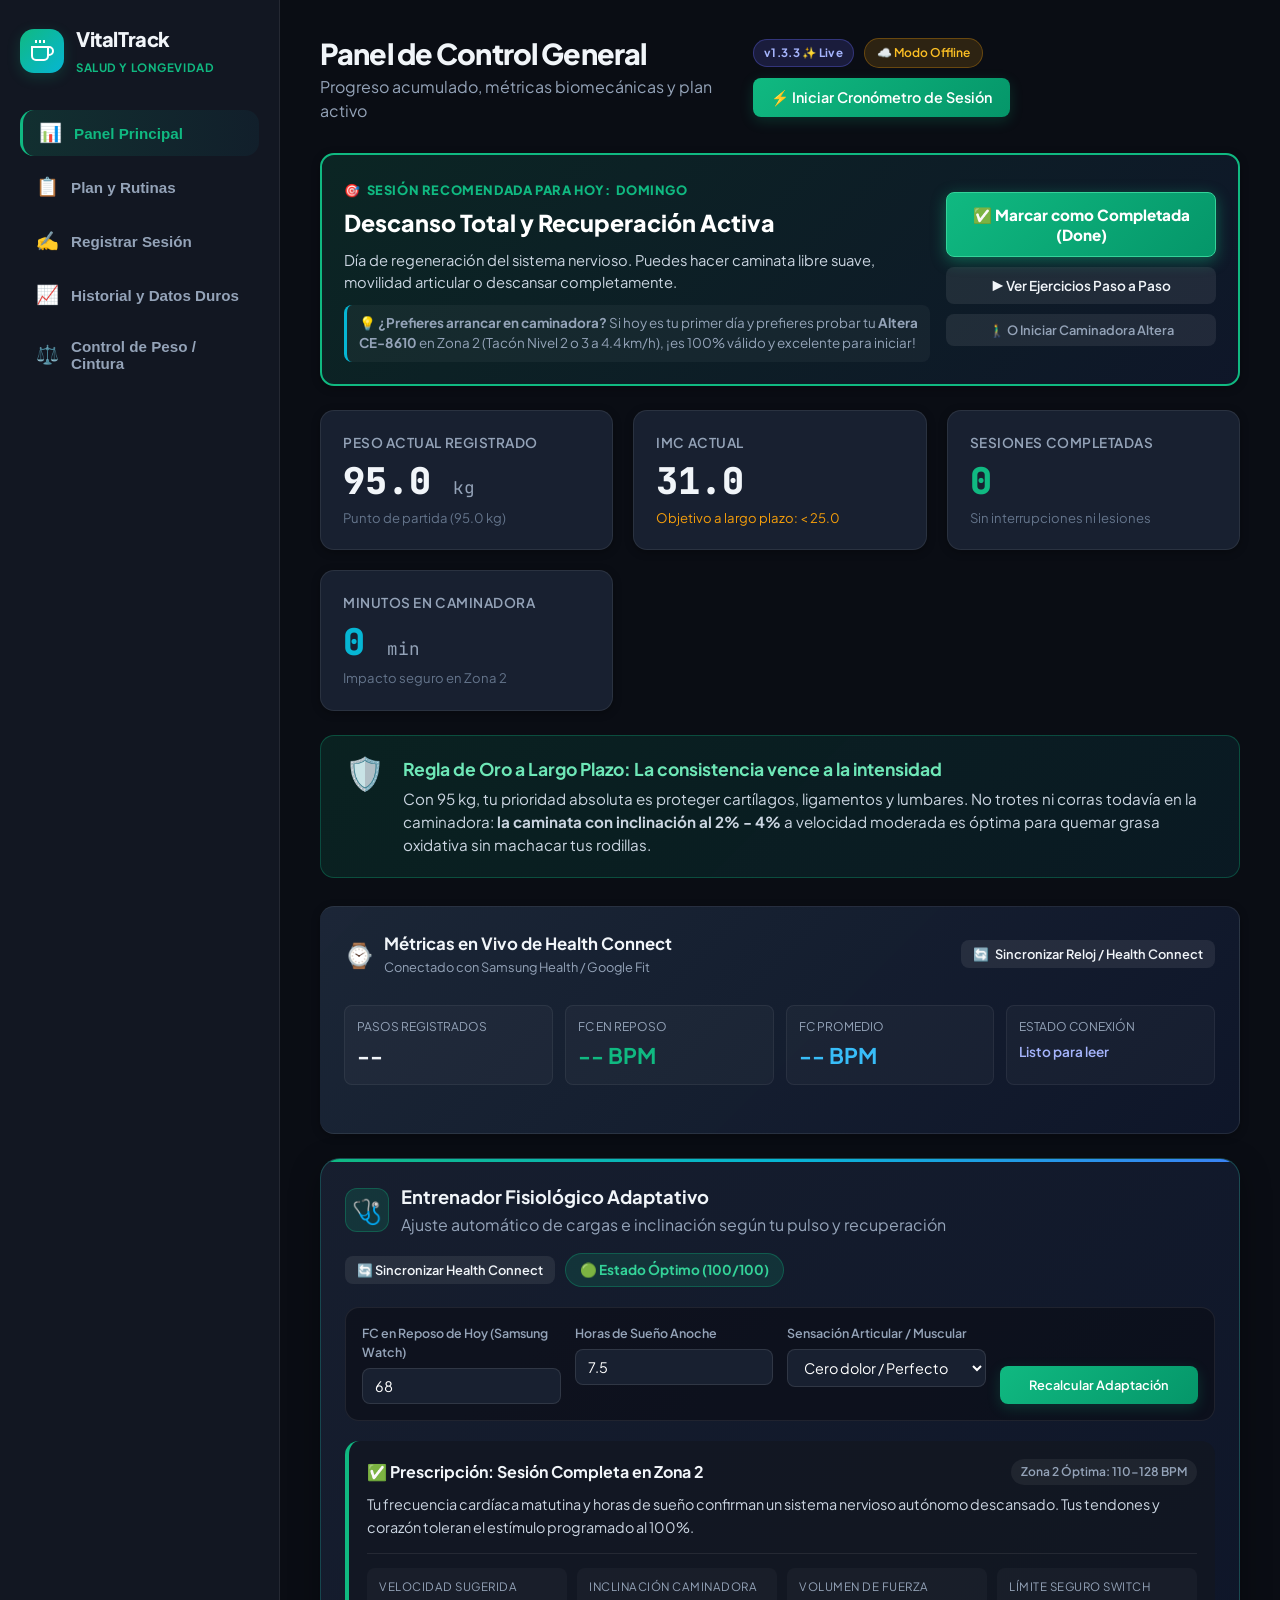
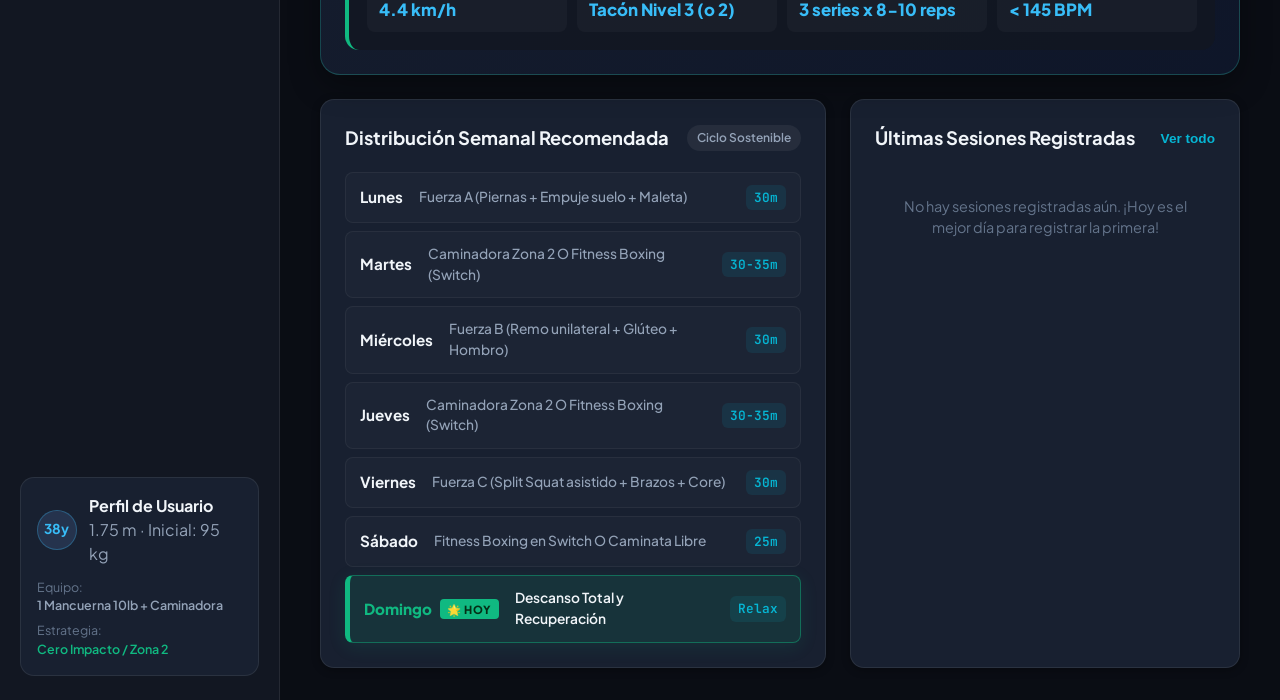
==== app/src/main/assets/index.html @ 9b7a1221 "Update app/src/main/assets/index.html v1.3.0 mobile optimization and image support" ====
<!DOCTYPE html>
<html lang="es">
<head>
  <meta charset="UTF-8">
  <meta name="viewport" content="width=device-width, initial-scale=1.0, maximum-scale=1.0, user-scalable=no">
  <title>Fitness Tracker & Plan a Largo Plazo</title>
  <meta name="theme-color" content="#0b0f19">
  <meta name="apple-mobile-web-app-capable" content="yes">
  <meta name="apple-mobile-web-app-status-bar-style" content="black-translucent">
  <link rel="manifest" href="manifest.json">
  <link rel="icon" type="image/png" href="icon-192.png">
  <link rel="apple-touch-icon" href="icon-192.png">
  <link rel="preconnect" href="https://fonts.googleapis.com">
  <link rel="preconnect" href="https://fonts.gstatic.com" crossorigin>
  <link href="https://fonts.googleapis.com/css2?family=Plus+Jakarta+Sans:wght@300;400;500;600;700;800&family=JetBrains+Mono:wght@400;600&display=swap" rel="stylesheet">
  <link rel="stylesheet" href="styles.css">
</head>
<body>
  <div class="app-layout">
    <!-- Barra Lateral -->
    <aside class="sidebar">
      <div class="brand">
        <div class="brand-icon">
          <svg viewBox="0 0 24 24" width="24" height="24" stroke="currentColor" stroke-width="2" fill="none">
            <path d="M18 8h1a4 4 0 0 1 0 8h-1"></path>
            <path d="M2 8h16v9a4 4 0 0 1-4 4H6a4 4 0 0 1-4-4V8z"></path>
            <line x1="6" y1="1" x2="6" y2="4"></line>
            <line x1="10" y1="1" x2="10" y2="4"></line>
            <line x1="14" y1="1" x2="14" y2="4"></line>
          </svg>
        </div>
        <div>
          <h2>VitalTrack</h2>
          <span class="badge-sub">Salud y Longevidad</span>
        </div>
      </div>

      <nav class="nav-menu">
        <button class="nav-item active" data-tab="tab-dashboard" id="nav-btn-dash">
          <span class="nav-icon">📊</span>
          <span>Panel Principal</span>
        </button>
        <button class="nav-item" data-tab="tab-rutinas" id="nav-btn-routines">
          <span class="nav-icon">📋</span>
          <span>Plan y Rutinas</span>
        </button>
        <button class="nav-item" data-tab="tab-registro" id="nav-btn-log">
          <span class="nav-icon">✍️</span>
          <span>Registrar Sesión</span>
        </button>
        <button class="nav-item" data-tab="tab-historial" id="nav-btn-history">
          <span class="nav-icon">📈</span>
          <span>Historial y Datos Duros</span>
        </button>
        <button class="nav-item" data-tab="tab-metricas" id="nav-btn-metrics">
          <span class="nav-icon">⚖️</span>
          <span>Control de Peso / Cintura</span>
        </button>
      </nav>

      <div class="profile-summary-box">
        <div class="profile-header">
          <div class="avatar">38y</div>
          <div>
            <strong>Perfil de Usuario</strong>
            <div class="text-muted">1.75 m · Inicial: 95 kg</div>
          </div>
        </div>
        <div class="profile-status">
          <div class="stat-mini">
            <span class="lbl">Equipo:</span>
            <span class="val">1 Mancuerna 10lb + Caminadora</span>
          </div>
          <div class="stat-mini">
            <span class="lbl">Estrategia:</span>
            <span class="val accent-green">Cero Impacto / Zona 2</span>
          </div>
        </div>
      </div>
    </aside>

    <!-- Contenido Principal -->
    <main class="main-content">
      <!-- Top header -->
      <header class="top-bar">
        <div>
          <h1 id="page-title">Panel de Control General</h1>
          <p class="text-muted" id="page-subtitle">Progreso acumulado, métricas biomecánicas y plan activo</p>
        </div>
        <div class="header-actions" style="display: flex; align-items: center; gap: 10px; flex-wrap: wrap;">
          <span id="app-version-badge" style="font-size: 0.72rem; color: #a5b4fc; background: rgba(99, 102, 241, 0.18); border: 1px solid rgba(99, 102, 241, 0.35); padding: 4px 10px; border-radius: 20px; font-weight: 700; letter-spacing: 0.3px;">v1.3.3 ✨ Live</span>
          <span id="sync-cloud-status" class="readiness-pill readiness-green" style="font-size: 0.75rem; padding: 5px 12px; font-weight: 600;">
            ☁️ Nube Activa
          </span>
          <button id="btn-quick-workout" class="btn btn-primary">
            <span>⚡ Iniciar Cronómetro de Sesión</span>
          </button>
        </div>
      </header>

      <!-- SECCIÓN 1: PANEL PRINCIPAL -->
      <section id="tab-dashboard" class="tab-pane active">
        <!-- Tarjeta Principal: Tu Entrenamiento Programado de Hoy -->
        <div class="card" id="today-workout-banner" style="margin-bottom: 24px; border: 2px solid #10b981; background: linear-gradient(135deg, rgba(16, 185, 129, 0.14), rgba(15, 23, 42, 0.95)); padding: 22px;">
          <div style="display: flex; justify-content: space-between; align-items: flex-start; flex-wrap: wrap; gap: 16px;">
            <div style="flex: 1; min-width: 280px;">
              <div style="display: inline-flex; align-items: center; gap: 6px; font-size: 0.8rem; font-weight: 800; color: #10b981; letter-spacing: 0.6px; text-transform: uppercase; margin-bottom: 6px;">
                <span>🎯</span> SESIÓN RECOMENDADA PARA HOY: <span id="today-day-name">VIERNES</span>
              </div>
              <h2 style="font-size: 1.45rem; font-weight: 800; color: #fff; margin: 0 0 8px;" id="today-workout-title">
                Fuerza C: Split Squat Asistido, Brazos y Core Profundo
              </h2>
              <p style="font-size: 0.92rem; color: #cbd5e1; margin: 0 0 12px; line-height: 1.5;" id="today-workout-desc">
                Split Squat asistido en pared + Curl de bíceps & tríceps (10 lb) + Halo escapular + Deadbug en suelo de columna neutra.
              </p>
              <div style="font-size: 0.84rem; color: #94a3b8; background: rgba(255,255,255,0.04); padding: 8px 12px; border-radius: 8px; border-left: 3px solid #06b6d4;">
                💡 <strong>¿Prefieres arrancar en caminadora?</strong> Si hoy es tu primer día y prefieres probar tu <strong>Altera CE-8610</strong> en Zona 2 (Tacón Nivel 2 o 3 a 4.4 km/h), ¡es 100% válido y excelente para iniciar!
              </div>
            </div>
            <div style="display: flex; flex-direction: column; gap: 10px; align-self: center; width: 100%; max-width: 270px;">
              <button type="button" class="btn btn-primary" id="btn-mark-today-done" style="padding: 12px 16px; font-size: 0.95rem; font-weight: 800; width: 100%; background: linear-gradient(135deg, #10b981, #059669); border: 1px solid #34d399; box-shadow: 0 4px 15px rgba(16, 185, 129, 0.45); cursor: pointer;">
                ✅ Marcar como Completada (Done)
              </button>
              <button type="button" class="btn btn-secondary" id="btn-start-today-workout" style="padding: 10px 14px; font-size: 0.85rem; width: 100%;">
                ▶️ Ver Ejercicios Paso a Paso
              </button>
              <button type="button" class="btn btn-secondary" id="btn-start-treadmill-alt" style="padding: 8px 12px; font-size: 0.8rem; width: 100%; color: #94a3b8;">
                🚶‍♂️ O Iniciar Caminadora Altera
              </button>
            </div>
          </div>
        </div>

        <div class="stats-grid">
          <div class="stat-card">
            <div class="stat-title">Peso Actual Registrado</div>
            <div class="stat-value" id="dash-current-weight">95.0 <span class="unit">kg</span></div>
            <div class="stat-caption text-neutral" id="dash-weight-diff">Punto de partida establecido</div>
          </div>

          <div class="stat-card">
            <div class="stat-title">IMC Actual</div>
            <div class="stat-value" id="dash-imc">31.0</div>
            <div class="stat-caption text-yellow">Objetivo a largo plazo: &lt; 25.0</div>
          </div>

          <div class="stat-card">
            <div class="stat-title">Sesiones Completadas</div>
            <div class="stat-value text-green" id="dash-total-sessions">0</div>
            <div class="stat-caption">Sin interrupciones ni lesiones</div>
          </div>

          <div class="stat-card">
            <div class="stat-title">Minutos en Caminadora</div>
            <div class="stat-value text-blue" id="dash-treadmill-mins">0 <span class="unit">min</span></div>
            <div class="stat-caption">Impacto seguro en Zona 2</div>
          </div>
        </div>

        <!-- Banner de Filosofía de Seguridad -->
        <div class="safety-banner">
          <div class="banner-icon">🛡️</div>
          <div class="banner-body">
            <h3>Regla de Oro a Largo Plazo: La consistencia vence a la intensidad</h3>
            <p>Con 95 kg, tu prioridad absoluta es proteger cartílagos, ligamentos y lumbares. No trotes ni corras todavía en la caminadora: <strong>la caminata con inclinación al 2% - 4%</strong> a velocidad moderada es óptima para quemar grasa oxidativa sin machacar tus rodillas.</p>
          </div>
        </div>

        <!-- Tarjeta de Estado y Métricas en Vivo de Health Connect -->
        <div class="card" id="hc-live-card" style="margin-bottom: 24px; border-left: 4px solid var(--accent-teal); background: linear-gradient(135deg, rgba(30,41,59,0.9), rgba(15,23,42,0.95));">
          <div class="card-header" style="padding-bottom: 8px; display: flex; justify-content: space-between; align-items: center; flex-wrap: wrap; gap: 10px;">
            <div style="display: flex; align-items: center; gap: 10px;">
              <span style="font-size: 1.5rem;">⌚</span>
              <div>
                <h3 style="margin: 0; font-size: 1.05rem;">Métricas en Vivo de Health Connect</h3>
                <p class="text-muted" style="margin: 2px 0 0; font-size: 0.8rem;" id="hc-live-status-desc">
                  Conectado con Samsung Health / Google Fit
                </p>
              </div>
            </div>
            <button type="button" id="btn-sync-health-connect" class="btn btn-secondary btn-sm" style="display: flex; align-items: center; gap: 6px;">
              <span>🔄</span> Sincronizar Reloj / Health Connect
            </button>
          </div>
          <div class="stats-grid" style="grid-template-columns: repeat(auto-fit, minmax(130px, 1fr)); gap: 12px; margin-top: 14px;">
            <div style="background: rgba(255,255,255,0.03); padding: 12px; border-radius: 8px; border: 1px solid rgba(255,255,255,0.06);">
              <div style="font-size: 0.75rem; color: var(--text-muted); text-transform: uppercase;">Pasos Registrados</div>
              <div style="font-size: 1.35rem; font-weight: 700; color: var(--accent-teal); margin-top: 4px;" id="hc-live-steps">--</div>
            </div>
            <div style="background: rgba(255,255,255,0.03); padding: 12px; border-radius: 8px; border: 1px solid rgba(255,255,255,0.06);">
              <div style="font-size: 0.75rem; color: var(--text-muted); text-transform: uppercase;">FC en Reposo</div>
              <div style="font-size: 1.35rem; font-weight: 700; color: #10b981; margin-top: 4px;" id="hc-live-rhr">-- BPM</div>
            </div>
            <div style="background: rgba(255,255,255,0.03); padding: 12px; border-radius: 8px; border: 1px solid rgba(255,255,255,0.06);">
              <div style="font-size: 0.75rem; color: var(--text-muted); text-transform: uppercase;">FC Promedio</div>
              <div style="font-size: 1.35rem; font-weight: 700; color: #38bdf8; margin-top: 4px;" id="hc-live-avghr">-- BPM</div>
            </div>
            <div style="background: rgba(255,255,255,0.03); padding: 12px; border-radius: 8px; border: 1px solid rgba(255,255,255,0.06);">
              <div style="font-size: 0.75rem; color: var(--text-muted); text-transform: uppercase;">Estado Conexión</div>
              <div style="font-size: 0.85rem; font-weight: 600; color: #a5b4fc; margin-top: 6px;" id="hc-live-time">Listo para leer</div>
            </div>
          </div>
        </div>

        <!-- Entrenador Fisiológico Adaptativo (Semáforo de Recuperación y Cargas) -->
        <div class="coach-card" id="adaptive-coach-section">
          <div class="coach-header">
            <div class="coach-title-area">
              <div class="coach-avatar">🩺</div>
              <div>
                <h3>Entrenador Fisiológico Adaptativo</h3>
                <p class="text-muted">Ajuste automático de cargas e inclinación según tu pulso y recuperación</p>
              </div>
            </div>
            <div style="display: flex; gap: 10px; align-items: center; flex-wrap: wrap;">
              <button type="button" id="btn-sync-health-connect" class="btn btn-secondary btn-sm" title="Leer métricas automáticamente de Health Connect">🔄 Sincronizar Health Connect</button>
              <div id="coach-readiness-pill" class="readiness-pill readiness-green">
                <span>🟢 Estado Óptimo (92/100)</span>
              </div>
            </div>
          </div>

          <div class="coach-inputs-row">
            <div class="coach-input-item">
              <label for="coach-rhr">FC en Reposo de Hoy (Samsung Watch)</label>
              <input type="number" id="coach-rhr" value="68" placeholder="Ej. 68 BPM">
            </div>
            <div class="coach-input-item">
              <label for="coach-sleep">Horas de Sueño Anoche</label>
              <input type="number" step="0.5" id="coach-sleep" value="7.5" placeholder="Ej. 7.5 h">
            </div>
            <div class="coach-input-item">
              <label for="coach-soreness">Sensación Articular / Muscular</label>
              <select id="coach-soreness">
                <option value="none" selected>Cero dolor / Perfecto</option>
                <option value="mild">Fatiga muscular leve normal</option>
                <option value="joint-ache">Molestia en rodilla o espalda</option>
              </select>
            </div>
            <div class="coach-input-item" style="justify-content: flex-end;">
              <button type="button" id="btn-recalculate-coach" class="btn btn-primary btn-sm" style="height: 38px;">Recalcular Adaptación</button>
            </div>
          </div>

          <div class="adaptive-verdict" id="coach-verdict-box">
            <div class="verdict-headline">
              <span id="verdict-title">✅ Prescripción para Hoy: Sesión Completa en Zona 2</span>
              <span class="badge-tag" id="verdict-tag">Zona 2 Objetivo: 110-128 BPM</span>
            </div>
            <p class="verdict-body" id="verdict-text">
              Tu ritmo cardíaco en reposo y sueño indican excelente recuperación del sistema nervioso. Hoy tu corazón y articulaciones están listos para el trabajo estándar sin riesgo.
            </p>
            <div class="adaptive-params-grid">
              <div class="param-item">
                <div class="param-label">Velocidad Sugerida</div>
                <div class="param-value" id="param-speed">4.5 km/h</div>
              </div>
              <div class="param-item">
                <div class="param-label">Inclinación Caminadora</div>
                <div class="param-value" id="param-incline">2.5%</div>
              </div>
              <div class="param-item">
                <div class="param-label">Volumen de Fuerza</div>
                <div class="param-value" id="param-sets">3 series x 8-10 reps</div>
              </div>
              <div class="param-item">
                <div class="param-label">Límite Seguro Switch</div>
                <div class="param-value" id="param-boxing-hr">&lt; 145 BPM</div>
              </div>
            </div>
          </div>
        </div>

        <!-- Acceso rápido a las fases y agenda de hoy -->
        <div class="dashboard-columns">
          <div class="card col-left">
            <div class="card-header">
              <h3>Distribución Semanal Recomendada</h3>
              <span class="badge-tag">Ciclo Sostenible</span>
            </div>
            <div class="weekly-schedule">
              <div class="day-row" data-day="1">
                <span class="day-name">Lunes</span>
                <span class="day-task">Fuerza A (Piernas + Empuje suelo + Maleta)</span>
                <span class="day-time">30m</span>
              </div>
              <div class="day-row" data-day="2">
                <span class="day-name">Martes</span>
                <span class="day-task">Caminadora Zona 2 O Fitness Boxing (Switch)</span>
                <span class="day-time">30-35m</span>
              </div>
              <div class="day-row" data-day="3">
                <span class="day-name">Miércoles</span>
                <span class="day-task">Fuerza B (Remo unilateral + Glúteo + Hombro)</span>
                <span class="day-time">30m</span>
              </div>
              <div class="day-row" data-day="4">
                <span class="day-name">Jueves</span>
                <span class="day-task">Caminadora Zona 2 O Fitness Boxing (Switch)</span>
                <span class="day-time">30-35m</span>
              </div>
              <div class="day-row" data-day="5">
                <span class="day-name">Viernes</span>
                <span class="day-task">Fuerza C (Split Squat asistido + Brazos + Core)</span>
                <span class="day-time">30m</span>
              </div>
              <div class="day-row" data-day="6">
                <span class="day-name">Sábado</span>
                <span class="day-task">Fitness Boxing en Switch O Caminata Libre</span>
                <span class="day-time">25m</span>
              </div>
              <div class="day-row" data-day="0">
                <span class="day-name">Domingo</span>
                <span class="day-task text-muted">Descanso Total y Recuperación</span>
                <span class="day-time">Relax</span>
              </div>
            </div>
          </div>

          <div class="card col-right">
            <div class="card-header">
              <h3>Últimas Sesiones Registradas</h3>
              <button class="btn-text" id="btn-view-all-history">Ver todo</button>
            </div>
            <div id="dash-recent-list" class="recent-list">
              <p class="empty-state">No hay sesiones registradas aún. ¡Hoy es el mejor día para registrar la primera!</p>
            </div>
          </div>
        </div>
      </section>

      <!-- SECCIÓN 2: PLAN Y RUTINAS DETALLADAS -->
      <section id="tab-rutinas" class="tab-pane">
        <div class="routines-nav">
          <button class="sub-tab-btn active" data-routine="caminadora">🚶‍♂️ Caminadora (Cardio Zona 2)</button>
          <button class="sub-tab-btn" data-routine="boxing">🥊 Fitness Boxing (Nintendo Switch)</button>
          <button class="sub-tab-btn" data-routine="fuerza-a">💪 Rutina A (Piernas & Empuje)</button>
          <button class="sub-tab-btn" data-routine="fuerza-b">🛡️ Rutina B (Espalda & Cadera)</button>
          <button class="sub-tab-btn" data-routine="fuerza-c">⚖️ Rutina C (Cuerpo Completo & Core)</button>
        </div>

        <div id="routine-content" class="routine-viewer card">
          <!-- Se inyecta dinámicamente con app.js -->
        </div>

        <!-- Cronómetro y Temporizador Flotante/Integrado -->
        <div class="timer-card card">
          <div class="timer-header">
            <h3>⏱️ Asistente de Sesión & Descanso</h3>
            <span class="text-muted">Controla tus descansos entre series (60-90 seg) o tu caminata</span>
          </div>
          <div class="timer-display" id="timer-display">00:00</div>
          <div class="timer-controls">
            <button class="btn btn-secondary" id="timer-btn-start">Iniciar</button>
            <button class="btn btn-secondary" id="timer-btn-pause">Pausa</button>
            <button class="btn btn-secondary" id="timer-btn-reset">Reiniciar</button>
            <div class="timer-presets">
              <span>Descanso rápido:</span>
              <button class="btn-chip" data-secs="60">60s</button>
              <button class="btn-chip" data-secs="90">90s</button>
              <button class="btn-chip" data-secs="120">2 min</button>
              <button class="btn-chip" data-secs="1800">30 min (Caminadora)</button>
            </div>
          </div>
        </div>
      </section>

      <!-- SECCIÓN 3: REGISTRAR SESIÓN -->
      <section id="tab-registro" class="tab-pane">
        <div class="form-container card">
          <div class="card-header">
            <h3>📝 Registrar Nueva Sesión de Entrenamiento</h3>
            <span class="text-muted">Guarda datos duros para monitorear tu volumen y sensaciones</span>
          </div>

          <form id="workout-form">
            <div class="form-grid">
              <div class="form-group">
                <label for="input-date">Fecha de la Sesión</label>
                <input type="date" id="input-date" required>
              </div>

              <div class="form-group">
                <label for="input-category">Tipo de Entrenamiento</label>
                <select id="input-category" required>
                  <option value="Caminadora">Caminadora (Cardio Inclinación / Zona 2)</option>
                  <option value="Fitness Boxing (Switch)">🥊 Fitness Boxing (Nintendo Switch)</option>
                  <option value="Fuerza A">Rutina A (Pierna + Suelo + Maleta 10lb)</option>
                  <option value="Fuerza B">Rutina B (Remo + Glúteo + Hombro 10lb)</option>
                  <option value="Fuerza C">Rutina C (Split Squat + Brazos + Core)</option>
                  <option value="Movilidad">Movilidad / Estiramientos articulares</option>
                </select>
              </div>

              <div class="form-group">
                <label for="input-duration">Duración Total (minutos)</label>
                <input type="number" id="input-duration" min="5" max="180" placeholder="Ej. 30" required>
              </div>

              <div class="form-group">
                <label for="input-rpe">Esfuerzo Percibido (RPE de 1 a 10)</label>
                <select id="input-rpe">
                  <option value="4">4 - Muy ligero (Calentamiento)</option>
                  <option value="5">5 - Ligero (Puedo hablar sin problemas)</option>
                  <option value="6" selected>6 - Moderado (Zona 2 perfecta, cómodo y constante)</option>
                  <option value="7">7 - Vigoroso (Respiración más rápida pero controlada)</option>
                  <option value="8">8 - Exigente (Cuesta mantener conversación)</option>
                  <option value="9">9 - Muy duro (Cerca del límite, evitar por ahora)</option>
                </select>
              </div>
            </div>

            <!-- Campos específicos de caminadora -->
            <div id="treadmill-fields" class="subform-box">
              <h4>Parámetros de Caminadora (Datos Duros)</h4>
              <div class="form-grid">
                <div class="form-group">
                  <label for="input-distance">Distancia (km)</label>
                  <input type="number" step="0.01" id="input-distance" placeholder="Ej. 2.40">
                </div>
                <div class="form-group">
                  <label for="input-speed">Velocidad en Consola Altera (km/h)</label>
                  <input type="number" step="0.1" id="input-speed" placeholder="Ej. 4.4">
                </div>
                <div class="form-group">
                  <label for="input-incline">Tacón Hexagonal (Nivel 1 al 6)</label>
                  <input type="number" step="1" min="1" max="6" id="input-incline" placeholder="Ej. 2 o 3 (Recomendado)">
                </div>
                <div class="form-group">
                  <label for="input-calories">Calorías Consola Altera (kcal)</label>
                  <input type="number" id="input-calories" placeholder="Ej. 180">
                </div>
            <!-- Biometría de Samsung Health / Google Fit -->
            <div class="subform-box wearable-box">
              <h4>⌚ Datos de Wearable (Samsung Health / Google Fit)</h4>
              <div class="form-grid">
                <div class="form-group">
                  <label for="input-hr-avg">FC Promedio (BPM) <span class="badge-tag">Zona 2: 110-128</span></label>
                  <input type="number" id="input-hr-avg" placeholder="Ej. 118">
                </div>
                <div class="form-group">
                  <label for="input-hr-max">FC Máxima (BPM)</label>
                  <input type="number" id="input-hr-max" placeholder="Ej. 132">
                </div>
                <div class="form-group">
                  <label for="input-steps">Pasos del Día (Reloj / Celular)</label>
                  <input type="number" id="input-steps" placeholder="Ej. 7200">
                </div>
                <div class="form-group">
                  <label for="input-active-cal">Calorías Activas (Samsung / Fit)</label>
                  <input type="number" id="input-active-cal" placeholder="Ej. 240">
                </div>
              </div>
            </div>

            <!-- Notas de fuerza o sensaciones -->
            <div class="form-group">
              <label for="input-notes">Notas de la sesión, pesos, repeticiones y estado articular</label>
              <textarea id="input-notes" rows="3" placeholder="Ejemplo: 'Sentadillas a la silla 3x12 con mancuerna 10lb al pecho. Cero molestia en rodillas. En caminadora mantuve 4.5 km/h a 2% inclinación sin fatiga lumbar.'"></textarea>
            </div>

            <div class="form-group">
              <label class="checkbox-label">
                <input type="checkbox" id="input-no-pain" checked>
                <span>✅ Sesión completada <strong>sin dolores articulares</strong> (solo fatiga muscular normal).</span>
              </label>
            </div>

            <div class="form-actions">
              <button type="submit" class="btn btn-primary" id="btn-save-workout">Guardar Registro en la Base de Datos</button>
            </div>
          </form>
        </div>
      </section>

      <!-- SECCIÓN 4: HISTORIAL Y DATOS DUROS -->
      <section id="tab-historial" class="tab-pane">
        <div class="card">
          <div class="card-header">
            <div>
              <h3>Historial Completo de Entrenamientos</h3>
              <p class="text-muted">Todos los registros guardados en tu espacio de trabajo local</p>
            </div>
            <div class="filter-actions" style="display: flex; gap: 8px; flex-wrap: wrap; align-items: center;">
              <select id="filter-category" class="select-sm">
                <option value="all">Todas las categorías</option>
                <option value="Caminadora">Caminadora</option>
                <option value="Fitness Boxing (Switch)">Fitness Boxing (Switch)</option>
                <option value="Fuerza A">Fuerza A</option>
                <option value="Fuerza B">Fuerza B</option>
                <option value="Fuerza C">Fuerza C</option>
                <option value="Movilidad">Movilidad</option>
              </select>
              <button id="btn-sync-cloud-action" class="btn btn-primary btn-sm" title="Sincronizar ahora con la nube en tiempo real">☁️ Sincronizar Nube</button>
              <button id="btn-save-drive" class="btn btn-secondary btn-sm" title="Descargar copia local de respaldo en archivo JSON">💾 Copia JSON</button>
            </div>
          </div>

          <div class="table-responsive">
            <table class="data-table" id="table-history">
              <thead>
                <tr>
                  <th>Fecha</th>
                  <th>Tipo</th>
                  <th>Duración</th>
                  <th>Datos Caminadora</th>
                  <th>RPE</th>
                  <th>Estado Articular</th>
                  <th>Notas</th>
                  <th>Acción</th>
                </tr>
              </thead>
              <tbody id="history-tbody">
                <!-- Se llena con app.js -->
              </tbody>
            </table>
          </div>
        </div>
      </section>

      <!-- SECCIÓN 5: MÉTRICAS Y PESO -->
      <section id="tab-metricas" class="tab-pane">
        <div class="metrics-grid">
          <div class="card">
            <div class="card-header">
              <h3>Registro Periódico de Peso y Medidas</h3>
              <span class="text-muted">Recomendación: Pésate 1 vez a la semana en ayunas</span>
            </div>

            <form id="metrics-form">
              <div class="form-grid">
                <div class="form-group">
                  <label for="metric-date">Fecha de Medición</label>
                  <input type="date" id="metric-date" required>
                </div>
                <div class="form-group">
                  <label for="metric-weight">Peso Corporal (kg)</label>
                  <input type="number" step="0.1" id="metric-weight" placeholder="Ej. 94.5" required>
                </div>
                <div class="form-group">
                  <label for="metric-waist">Cintura a nivel del ombligo (cm)</label>
                  <input type="number" step="0.5" id="metric-waist" placeholder="Ej. 102">
                </div>
                <div class="form-group">
                  <label for="metric-energy">Nivel de Energía General</label>
                  <select id="metric-energy">
                    <option value="Excelente">Excelente (vital, descansado)</option>
                    <option value="Bueno" selected>Bueno (normal y activo)</option>
                    <option value="Regular">Regular (algo de fatiga acumulada)</option>
                    <option value="Bajo">Bajo (requiere más descanso/sueño)</option>
                  </select>
                </div>
                <div class="form-group">
                  <label for="metric-rhr">FC en Reposo al Despertar (BPM)</label>
                  <input type="number" id="metric-rhr" placeholder="Ej. 68 (Samsung Health)">
                </div>
                <div class="form-group">
                  <label for="metric-sleep">Horas de Sueño Anoche</label>
                  <input type="number" step="0.5" id="metric-sleep" placeholder="Ej. 7.5">
                </div>
              </div>
              <div class="form-actions">
                <button type="submit" class="btn btn-primary">Registrar Medición</button>
              </div>
            </form>
          </div>

          <div class="card">
            <div class="card-header">
              <h3>Evolución de Datos Corporales</h3>
              <span class="badge-tag">Histórico</span>
            </div>
            <div class="table-responsive">
              <table class="data-table">
                <thead>
                  <tr>
                    <th>Fecha</th>
                    <th>Peso (kg)</th>
                    <th>IMC</th>
                    <th>Cintura (cm)</th>
                    <th>FC Reposo (BPM)</th>
                    <th>Sueño (h)</th>
                    <th>Energía</th>
                    <th>Eliminar</th>
                  </tr>
                </thead>
                <tbody id="metrics-tbody">
                  <!-- Se llena con JS -->
                </tbody>
              </table>
            </div>
          </div>
      </section>
    </main>
  </div>

  <!-- Modal Reproductor de Video y Técnica Biomecánica -->
  <div id="video-modal" class="video-modal-backdrop">
    <div class="video-modal-content">
      <div class="video-modal-header">
        <div>
          <h3 id="video-modal-title">Demostración Técnica</h3>
          <span id="video-modal-subtitle" style="font-size: 0.82rem; color: #94a3b8; display: block; margin-top: 2px;">Enfoque Cero Impacto & Biomecánica Clínica</span>
        </div>
        <button id="video-modal-close" class="btn-close-modal" aria-label="Cerrar">&times;</button>
      </div>
      <div class="video-modal-body">
        <div id="video-player-container" class="video-responsive-wrapper">
          <!-- iframe o video se inyecta dinámicamente -->
        </div>
      </div>
      <div class="video-modal-footer">
        <div id="video-modal-cue-box" class="video-cue-box">
          <div style="font-size: 0.8rem; font-weight: 800; color: #10b981; margin-bottom: 4px; letter-spacing: 0.5px;">💡 CLAVE BIOMECÁNICA SEGURA:</div>
          <p id="video-modal-cue-text" style="font-size: 0.88rem; color: #e2e8f0; margin: 0; line-height: 1.45;"></p>
        </div>
        <div class="video-actions-row">
          <div style="display: flex; gap: 8px; flex-wrap: wrap;">
            <a id="video-btn-yt-external" href="#" target="_blank" rel="noopener noreferrer" class="btn btn-secondary btn-sm" style="color: #f87171; border: 1px solid rgba(248, 113, 113, 0.35);">
              <span>▶️ Abrir en YouTube</span>
            </a>
            <button type="button" id="video-btn-drive-opt" class="btn btn-secondary btn-sm" style="color: #60a5fa; border: 1px solid rgba(96, 165, 250, 0.35);">
              <span>📁 Usar Google Drive</span>
            </button>
          </div>
          <button type="button" class="btn btn-secondary btn-sm" id="btn-modal-close-footer">
            <span>Cerrar</span>
          </button>
        </div>
      </div>
    </div>
  </div>

  <!-- Modal Marcar Sesión Completada (Done) -->
  <div id="quick-done-modal" class="video-modal-backdrop">
    <div class="video-modal-content" style="max-width: 520px; background: #111827; border: 1px solid rgba(16, 185, 129, 0.4); box-shadow: 0 10px 40px rgba(0,0,0,0.8);">
      <div class="video-modal-header" style="border-bottom: 1px solid rgba(255, 255, 255, 0.1); padding: 18px 22px;">
        <div>
          <h3 style="color: #34d399; display: flex; align-items: center; gap: 8px; font-size: 1.2rem; margin: 0;">
            <span>🎉</span> ¡Sesión de Hoy Completada! (Done)
          </h3>
          <span style="font-size: 0.82rem; color: #94a3b8; display: block; margin-top: 4px;">
            Guardar en tu historial local y sincronizar con tu nube en GitHub
          </span>
        </div>
        <button id="quick-done-modal-close" class="btn-close-modal" aria-label="Cerrar">&times;</button>
      </div>
      <div class="video-modal-body" style="padding: 22px;">
        <form id="quick-done-form" onsubmit="handleQuickDoneSubmit(event)">
          <div class="form-group" style="margin-bottom: 14px;">
            <label for="quick-done-category" style="font-weight: 600; font-size: 0.85rem; color: #cbd5e1; display: block; margin-bottom: 6px;">Entrenamiento realizado:</label>
            <select id="quick-done-category" style="width: 100%; padding: 10px 12px; border-radius: 8px; background: #0f172a; border: 1px solid #334155; color: #fff; font-size: 0.9rem;">
              <option value="Fuerza C">Rutina C: Split Squat + Brazos + Core (Recomendada Hoy)</option>
              <option value="Caminadora">Caminadora Altera CE-8610 (Cardio Zona 2)</option>
              <option value="Fitness Boxing (Switch)">🥊 Fitness Boxing 3 (Nintendo Switch)</option>
              <option value="Fuerza A">Rutina A: Piernas, Suelo y Maleta 10 lb</option>
              <option value="Fuerza B">Rutina B: Remo, Glúteos y Hombro 10 lb</option>
              <option value="Movilidad">Movilidad y Estiramientos</option>
            </select>
          </div>

          <div class="form-group" style="margin-bottom: 14px;">
            <label for="quick-done-duration" style="font-weight: 600; font-size: 0.85rem; color: #cbd5e1; display: block; margin-bottom: 6px;">Duración de la sesión (minutos):</label>
            <div style="display: flex; gap: 8px; margin-bottom: 8px;">
              <button type="button" class="btn btn-secondary btn-sm" onclick="setQuickDuration(20)" style="flex: 1; padding: 6px 0;">20 min</button>
              <button type="button" class="btn btn-secondary btn-sm" onclick="setQuickDuration(30)" style="flex: 1; padding: 6px 0;">30 min</button>
              <button type="button" class="btn btn-secondary btn-sm" onclick="setQuickDuration(40)" style="flex: 1; padding: 6px 0;">40 min</button>
              <button type="button" class="btn btn-secondary btn-sm" onclick="setQuickDuration(45)" style="flex: 1; padding: 6px 0;">45 min</button>
            </div>
            <input type="number" id="quick-done-duration" value="30" min="5" max="180" style="width: 100%; box-sizing: border-box; padding: 10px 12px; border-radius: 8px; background: #0f172a; border: 1px solid #334155; color: #fff; font-size: 0.95rem;" required>
          </div>

          <div class="form-group" style="margin-bottom: 14px;">
            <label for="quick-done-rpe" style="font-weight: 600; font-size: 0.85rem; color: #cbd5e1; display: block; margin-bottom: 6px;">Esfuerzo percibido (RPE 1 al 10):</label>
            <select id="quick-done-rpe" style="width: 100%; padding: 10px 12px; border-radius: 8px; background: #0f172a; border: 1px solid #334155; color: #fff; font-size: 0.9rem;">
              <option value="5">5 - Ligero (Pude hablar todo el tiempo)</option>
              <option value="6" selected>6 - Moderado (Zona 2 perfecta, cómodo y seguro)</option>
              <option value="7">7 - Vigoroso (Respiración activa, buen reto)</option>
              <option value="8">8 - Exigente (Intenso pero controlado)</option>
            </select>
          </div>

          <div class="form-group" style="margin-bottom: 14px;">
            <label for="quick-done-notes" style="font-weight: 600; font-size: 0.85rem; color: #cbd5e1; display: block; margin-bottom: 6px;">Notas / Sensaciones de hoy (opcional):</label>
            <input type="text" id="quick-done-notes" placeholder="Ej. Sesión completada con excelente control" style="width: 100%; box-sizing: border-box; padding: 10px 12px; border-radius: 8px; background: #0f172a; border: 1px solid #334155; color: #fff; font-size: 0.9rem;">
          </div>

          <div class="form-group" style="margin-bottom: 22px;">
            <label style="display: flex; align-items: center; gap: 10px; cursor: pointer; color: #34d399; font-size: 0.88rem; font-weight: 600; background: rgba(16, 185, 129, 0.1); padding: 10px 12px; border-radius: 8px; border: 1px solid rgba(16, 185, 129, 0.25);">
              <input type="checkbox" id="quick-done-nopain" checked style="accent-color: #10b981; width: 18px; height: 18px; cursor: pointer;">
              <span>✅ Sesión completada 100% sin dolor articular (solo fatiga muscular normal)</span>
            </label>
          </div>

          <div style="display: flex; gap: 10px; justify-content: flex-end;">
            <button type="button" class="btn btn-secondary" id="btn-quick-done-cancel" style="padding: 10px 16px;">Cancelar</button>
            <button type="submit" class="btn btn-primary" style="background: linear-gradient(135deg, #10b981, #059669); font-weight: 800; padding: 12px 22px; border: none; box-shadow: 0 4px 15px rgba(16, 185, 129, 0.45); cursor: pointer;">
              💾 Guardar y Sincronizar (Done ✔)
            </button>
          </div>
        </form>
      </div>
    </div>
  </div>

  <script src="app.js"></script>
</body>
</html>
---- app/src/main/assets/styles.css ----
:root {
  --bg-primary: #0a0d14;
  --bg-secondary: #121722;
  --bg-card: #182030;
  --bg-card-hover: #1e283d;
  --border-color: rgba(255, 255, 255, 0.08);
  --border-focus: #10b981;
  
  --text-main: #f1f5f9;
  --text-muted: #94a3b8;
  --text-dim: #64748b;

  --accent-green: #10b981;
  --accent-green-glow: rgba(16, 185, 129, 0.2);
  --accent-cyan: #06b6d4;
  --accent-blue: #3b82f6;
  --accent-yellow: #f59e0b;
  --accent-rose: #f43f5e;
  
  --radius-sm: 8px;
  --radius-md: 14px;
  --radius-lg: 20px;
  --shadow-sm: 0 2px 8px rgba(0, 0, 0, 0.3);
  --shadow-md: 0 8px 24px rgba(0, 0, 0, 0.4);
}

* {
  box-sizing: border-box;
  margin: 0;
  padding: 0;
}

html {
  -webkit-text-size-adjust: 100%;
  text-size-adjust: 100%;
  overflow-x: hidden;
}

body {
  font-family: 'Plus Jakarta Sans', -apple-system, BlinkMacSystemFont, 'Segoe UI', Roboto, sans-serif;
  background-color: var(--bg-primary);
  color: var(--text-main);
  line-height: 1.5;
  min-height: 100vh;
  -webkit-font-smoothing: antialiased;
  -webkit-text-size-adjust: 100%;
  text-size-adjust: 100%;
  overflow-x: hidden;
}

/* Layout */
.app-layout {
  display: flex;
  min-height: 100vh;
}

/* Sidebar */
.sidebar {
  width: 280px;
  background: var(--bg-secondary);
  border-right: 1px solid var(--border-color);
  display: flex;
  flex-direction: column;
  padding: 24px 20px;
  flex-shrink: 0;
}

.brand {
  display: flex;
  align-items: center;
  gap: 12px;
  margin-bottom: 32px;
}

.brand-icon {
  width: 44px;
  height: 44px;
  border-radius: var(--radius-md);
  background: linear-gradient(135deg, #10b981, #06b6d4);
  display: flex;
  align-items: center;
  justify-content: center;
  color: #fff;
  box-shadow: 0 4px 14px var(--accent-green-glow);
}

.brand h2 {
  font-size: 1.25rem;
  font-weight: 800;
  letter-spacing: -0.02em;
}

.badge-sub {
  font-size: 0.72rem;
  color: var(--accent-green);
  text-transform: uppercase;
  font-weight: 700;
  letter-spacing: 0.05em;
}

.nav-menu {
  display: flex;
  flex-direction: column;
  gap: 8px;
  flex: 1;
}

.nav-item {
  display: flex;
  align-items: center;
  gap: 12px;
  padding: 12px 16px;
  background: transparent;
  border: none;
  border-radius: var(--radius-md);
  color: var(--text-muted);
  font-size: 0.95rem;
  font-weight: 600;
  cursor: pointer;
  text-align: left;
  transition: all 0.2s ease;
}

.nav-item:hover {
  background: rgba(255, 255, 255, 0.05);
  color: var(--text-main);
}

.nav-item.active {
  background: linear-gradient(90deg, rgba(16, 185, 129, 0.15), rgba(6, 182, 212, 0.05));
  color: var(--accent-green);
  border-left: 3px solid var(--accent-green);
}

.nav-icon {
  font-size: 1.15rem;
}

/* User Box in Sidebar */
.profile-summary-box {
  background: var(--bg-card);
  border: 1px solid var(--border-color);
  border-radius: var(--radius-md);
  padding: 16px;
  margin-top: 20px;
}

.profile-header {
  display: flex;
  align-items: center;
  gap: 12px;
  margin-bottom: 12px;
}

.avatar {
  width: 40px;
  height: 40px;
  border-radius: 50%;
  background: #25334d;
  color: #38bdf8;
  display: flex;
  align-items: center;
  justify-content: center;
  font-weight: 700;
  font-size: 0.85rem;
  border: 1px solid rgba(56, 189, 248, 0.3);
}

.stat-mini {
  display: flex;
  flex-direction: column;
  font-size: 0.78rem;
  margin-top: 6px;
}

.stat-mini .lbl {
  color: var(--text-dim);
}

.stat-mini .val {
  font-weight: 600;
  color: var(--text-muted);
}

.stat-mini .accent-green {
  color: var(--accent-green);
}

/* Main Area */
.main-content {
  flex: 1;
  padding: 32px 40px;
  overflow-y: auto;
  max-width: 1400px;
}

.top-bar {
  display: flex;
  justify-content: space-between;
  align-items: center;
  margin-bottom: 30px;
}

.top-bar h1 {
  font-size: 1.8rem;
  font-weight: 800;
  letter-spacing: -0.03em;
}

/* Tab panes */
.tab-pane {
  display: none;
  animation: fadeIn 0.3s ease;
}

.tab-pane.active {
  display: block;
}

@keyframes fadeIn {
  from { opacity: 0; transform: translateY(6px); }
  to { opacity: 1; transform: translateY(0); }
}

/* Stats Grid */
.stats-grid {
  display: grid;
  grid-template-columns: repeat(auto-fit, minmax(230px, 1fr));
  gap: 20px;
  margin-bottom: 24px;
}

.stat-card {
  background: var(--bg-card);
  border: 1px solid var(--border-color);
  border-radius: var(--radius-md);
  padding: 22px;
  box-shadow: var(--shadow-sm);
  transition: transform 0.2s ease, border-color 0.2s ease;
}

.stat-card:hover {
  transform: translateY(-2px);
  border-color: rgba(255, 255, 255, 0.15);
}

.stat-title {
  font-size: 0.85rem;
  color: var(--text-muted);
  font-weight: 600;
  text-transform: uppercase;
  letter-spacing: 0.04em;
  margin-bottom: 8px;
}

.stat-value {
  font-size: 2.3rem;
  font-weight: 800;
  font-family: 'JetBrains Mono', monospace;
  line-height: 1.1;
  margin-bottom: 6px;
}

.stat-value .unit {
  font-size: 1.1rem;
  color: var(--text-muted);
  font-weight: 400;
}

.stat-caption {
  font-size: 0.82rem;
  color: var(--text-dim);
}

/* Colors */
.text-green { color: var(--accent-green); }
.text-blue { color: var(--accent-cyan); }
.text-yellow { color: var(--accent-yellow); }
.text-muted { color: var(--text-muted); }

/* Safety Banner */
.safety-banner {
  display: flex;
  gap: 18px;
  align-items: flex-start;
  background: linear-gradient(135deg, rgba(16, 185, 129, 0.12), rgba(6, 182, 212, 0.08));
  border: 1px solid rgba(16, 185, 129, 0.3);
  border-radius: var(--radius-md);
  padding: 20px 24px;
  margin-bottom: 28px;
}

.banner-icon {
  font-size: 2rem;
  line-height: 1;
}

.banner-body h3 {
  font-size: 1.1rem;
  font-weight: 700;
  color: #6ee7b7;
  margin-bottom: 6px;
}

.banner-body p {
  color: #cbd5e1;
  font-size: 0.95rem;
  line-height: 1.5;
}

/* Dashboard Columns */
.dashboard-columns {
  display: grid;
  grid-template-columns: 1.3fr 1fr;
  gap: 24px;
}

.card {
  background: var(--bg-card);
  border: 1px solid var(--border-color);
  border-radius: var(--radius-md);
  padding: 24px;
  box-shadow: var(--shadow-sm);
}

.card-header {
  display: flex;
  justify-content: space-between;
  align-items: center;
  margin-bottom: 20px;
}

.card-header h3 {
  font-size: 1.15rem;
  font-weight: 700;
}

.badge-tag {
  background: rgba(255, 255, 255, 0.06);
  padding: 4px 10px;
  border-radius: 20px;
  font-size: 0.75rem;
  color: var(--text-muted);
  font-weight: 600;
}

/* Weekly schedule list */
.weekly-schedule {
  display: flex;
  flex-direction: column;
  gap: 10px;
}

.day-row {
  display: grid;
  grid-template-columns: 90px 1fr 60px;
  align-items: center;
  padding: 12px 14px;
  background: rgba(255, 255, 255, 0.02);
  border: 1px solid var(--border-color);
  border-radius: var(--radius-sm);
  font-size: 0.9rem;
  transition: background 0.15s ease;
}

.day-row:hover {
  background: rgba(255, 255, 255, 0.05);
}

.day-name {
  font-weight: 700;
  color: var(--text-muted);
}

.day-task {
  color: var(--text-main);
  font-weight: 500;
}

.day-time {
  text-align: right;
  font-family: 'JetBrains Mono', monospace;
  font-size: 0.82rem;
  color: var(--accent-cyan);
}

/* Buttons */
.btn {
  display: inline-flex;
  align-items: center;
  justify-content: center;
  gap: 8px;
  padding: 10px 18px;
  border-radius: var(--radius-sm);
  font-size: 0.9rem;
  font-weight: 600;
  cursor: pointer;
  border: none;
  transition: all 0.2s ease;
  font-family: inherit;
}

.btn-primary {
  background: linear-gradient(135deg, #10b981, #059669);
  color: white;
  box-shadow: 0 4px 14px var(--accent-green-glow);
}

.btn-primary:hover {
  filter: brightness(1.1);
  transform: translateY(-1px);
}

.btn-secondary {
  background: rgba(255, 255, 255, 0.08);
  color: var(--text-main);
}

.btn-secondary:hover {
  background: rgba(255, 255, 255, 0.14);
}

.btn-text {
  background: transparent;
  border: none;
  color: var(--accent-cyan);
  font-weight: 600;
  font-size: 0.85rem;
  cursor: pointer;
}

.btn-sm {
  padding: 6px 12px;
  font-size: 0.8rem;
}

.btn-chip {
  background: #232d42;
  border: 1px solid var(--border-color);
  color: var(--text-muted);
  border-radius: 14px;
  padding: 4px 10px;
  font-size: 0.8rem;
  cursor: pointer;
  transition: all 0.15s ease;
}

.btn-chip:hover {
  color: var(--text-main);
  border-color: var(--accent-green);
  background: #2b3852;
}

/* Routines View */
.routines-nav {
  display: flex;
  gap: 10px;
  flex-wrap: wrap;
  margin-bottom: 20px;
}

.sub-tab-btn {
  padding: 10px 18px;
  background: var(--bg-card);
  border: 1px solid var(--border-color);
  border-radius: var(--radius-sm);
  color: var(--text-muted);
  font-size: 0.92rem;
  font-weight: 600;
  cursor: pointer;
  transition: all 0.2s ease;
}

.sub-tab-btn:hover {
  background: var(--bg-card-hover);
  color: var(--text-main);
}

.sub-tab-btn.active {
  background: var(--accent-green);
  color: #052e16;
  border-color: var(--accent-green);
  font-weight: 700;
}

.routine-viewer {
  margin-bottom: 24px;
}

.routine-exercise-card {
  background: rgba(255, 255, 255, 0.02);
  border: 1px solid var(--border-color);
  border-radius: var(--radius-md);
  padding: 18px;
  margin-bottom: 16px;
  display: grid;
  grid-template-columns: auto 1fr auto;
  gap: 20px;
  align-items: center;
}

.exercise-left-col {
  display: flex;
  flex-direction: column;
  align-items: center;
  gap: 10px;
}

.exercise-num {
  width: 32px;
  height: 32px;
  border-radius: 50%;
  background: #223048;
  color: var(--accent-cyan);
  font-weight: 700;
  display: flex;
  align-items: center;
  justify-content: center;
  font-size: 0.85rem;
}

.exercise-thumb {
  width: 90px;
  height: 60px;
  object-fit: cover;
  border-radius: var(--radius-sm);
  border: 1px solid rgba(255, 255, 255, 0.15);
  cursor: pointer;
  transition: transform 0.2s ease, box-shadow 0.2s ease;
}

.exercise-thumb:hover {
  transform: scale(1.08);
  box-shadow: 0 4px 12px rgba(6, 182, 212, 0.3);
  border-color: var(--accent-cyan);
}

.exercise-details h4 {
  font-size: 1.05rem;
  margin-bottom: 4px;
  color: #f8fafc;
}

.exercise-details p {
  color: var(--text-muted);
  font-size: 0.88rem;
  margin-bottom: 8px;
}

.exercise-cue {
  display: inline-block;
  font-size: 0.8rem;
  color: #34d399;
  background: rgba(52, 211, 153, 0.1);
  padding: 4px 10px;
  border-radius: 4px;
  font-weight: 600;
  margin-bottom: 8px;
}

.exercise-actions-bar {
  margin-top: 6px;
}

.btn-video-guide {
  display: inline-flex;
  align-items: center;
  gap: 6px;
  font-size: 0.78rem;
  color: #38bdf8;
  text-decoration: none;
  background: rgba(56, 189, 248, 0.08);
  border: 1px solid rgba(56, 189, 248, 0.25);
  padding: 4px 10px;
  border-radius: 6px;
  font-weight: 600;
  transition: all 0.2s ease;
}

.btn-video-guide:hover {
  background: rgba(56, 189, 248, 0.18);
  color: #fff;
  border-color: #38bdf8;
}

.btn-video-local {
  background: rgba(16, 185, 129, 0.15) !important;
  color: #34d399 !important;
  border: 1px solid rgba(16, 185, 129, 0.45) !important;
  font-weight: 700 !important;
}

.btn-video-local:hover {
  background: rgba(16, 185, 129, 0.35) !important;
  color: #fff !important;
  border-color: #10b981 !important;
}

.btn-video-drive {
  background: rgba(56, 189, 248, 0.12) !important;
  color: #38bdf8 !important;
  border: 1px solid rgba(56, 189, 248, 0.35) !important;
}

.btn-video-drive:hover {
  background: rgba(56, 189, 248, 0.25) !important;
  color: #fff !important;
}

.exercise-meta {
  text-align: right;
  font-family: 'JetBrains Mono', monospace;
  font-size: 0.88rem;
  color: var(--accent-yellow);
}

/* Timer Card */
.timer-card {
  display: flex;
  flex-direction: column;
  align-items: center;
  text-align: center;
  padding: 30px;
  background: radial-gradient(circle at top, #1a253a, #131a29);
}

.timer-display {
  font-family: 'JetBrains Mono', monospace;
  font-size: 3.5rem;
  font-weight: 800;
  letter-spacing: 2px;
  color: #38bdf8;
  margin: 16px 0;
  text-shadow: 0 0 20px rgba(56, 189, 248, 0.3);
}

.timer-controls {
  display: flex;
  flex-direction: column;
  align-items: center;
  gap: 14px;
}

.timer-presets {
  display: flex;
  align-items: center;
  gap: 8px;
  font-size: 0.85rem;
  color: var(--text-muted);
  margin-top: 6px;
}

/* Forms */
.form-grid {
  display: grid;
  grid-template-columns: repeat(auto-fit, minmax(220px, 1fr));
  gap: 18px;
  margin-bottom: 20px;
}

.form-group {
  display: flex;
  flex-direction: column;
  gap: 6px;
}

.form-group label {
  font-size: 0.86rem;
  font-weight: 600;
  color: var(--text-muted);
}

input[type="text"],
input[type="number"],
input[type="date"],
select,
textarea {
  background: #0f1420;
  border: 1px solid var(--border-color);
  border-radius: var(--radius-sm);
  padding: 10px 14px;
  color: var(--text-main);
  font-size: 0.95rem;
  font-family: inherit;
  outline: none;
  transition: border-color 0.2s ease, box-shadow 0.2s ease;
}

input:focus,
select:focus,
textarea:focus {
  border-color: var(--accent-green);
  box-shadow: 0 0 0 3px rgba(16, 185, 129, 0.15);
}

.subform-box {
  background: rgba(255, 255, 255, 0.02);
  border: 1px dashed var(--border-color);
  border-radius: var(--radius-md);
  padding: 18px;
  margin-bottom: 20px;
}

.subform-box h4 {
  font-size: 0.95rem;
  margin-bottom: 12px;
  color: var(--accent-cyan);
}

.checkbox-label {
  display: flex;
  align-items: center;
  gap: 10px;
  cursor: pointer;
  font-size: 0.92rem;
  color: #cbd5e1;
}

.checkbox-label input[type="checkbox"] {
  width: 18px;
  height: 18px;
  accent-color: var(--accent-green);
}

.form-actions {
  display: flex;
  justify-content: flex-end;
  gap: 12px;
  margin-top: 10px;
}

/* Tables */
.table-responsive {
  overflow-x: auto;
}

.data-table {
  width: 100%;
  border-collapse: collapse;
  text-align: left;
  font-size: 0.88rem;
}

.data-table th {
  padding: 12px 14px;
  background: rgba(255, 255, 255, 0.03);
  color: var(--text-muted);
  font-weight: 600;
  border-bottom: 1px solid var(--border-color);
  white-space: nowrap;
}

.data-table td {
  padding: 14px;
  border-bottom: 1px solid var(--border-color);
  color: var(--text-main);
}

.data-table tr:hover td {
  background: rgba(255, 255, 255, 0.02);
}

.badge-pill {
  display: inline-block;
  padding: 3px 8px;
  border-radius: 12px;
  font-size: 0.76rem;
  font-weight: 700;
}

.badge-cardio { background: rgba(6, 182, 212, 0.15); color: #22d3ee; }
.badge-boxing { background: rgba(239, 68, 68, 0.18); color: #f87171; }
.badge-strength { background: rgba(16, 185, 129, 0.15); color: #34d399; }
.badge-mobility { background: rgba(245, 158, 11, 0.15); color: #fbbf24; }

.badge-safe {
  color: #34d399;
  font-weight: 600;
}

.btn-del {
  background: transparent;
  border: none;
  color: var(--accent-rose);
  cursor: pointer;
  font-size: 0.85rem;
  opacity: 0.7;
}

.btn-del:hover {
  opacity: 1;
}

.filter-actions {
  display: flex;
  gap: 10px;
  align-items: center;
}

.select-sm {
  padding: 6px 10px;
  font-size: 0.82rem;
}

.empty-state {
  color: var(--text-dim);
  font-size: 0.9rem;
  text-align: center;
  padding: 24px;
}

/* Metrics tab */
.metrics-grid {
  display: grid;
  grid-template-columns: 1fr 1.2fr;
  gap: 24px;
}

/* Responsive Layout - Mobile App Optimization */
@media (max-width: 1024px) {
  .dashboard-columns,
  .metrics-grid {
    grid-template-columns: 1fr;
  }
}

@media (max-width: 768px) {
  .app-layout {
    flex-direction: column;
    min-height: 100vh;
  }

  /* Barra de Navegación Inferior Flotante (Estilo App Nativa) */
  .sidebar {
    width: 100%;
    padding: 10px 14px 6px 14px;
    background: #0f172a;
    border-right: none;
    border-bottom: 1px solid rgba(255, 255, 255, 0.08);
  }

  .sidebar .brand {
    margin-bottom: 0;
    justify-content: space-between;
  }

  .sidebar .brand h2 {
    font-size: 1.1rem;
  }

  .brand-icon {
    width: 34px;
    height: 34px;
  }

  .sidebar .profile-summary-box {
    display: none; /* Se oculta para no ocupar media pantalla en el móvil */
  }

  .nav-menu {
    position: fixed;
    bottom: 0;
    left: 0;
    right: 0;
    height: 60px;
    background: rgba(13, 18, 28, 0.96);
    backdrop-filter: blur(16px);
    -webkit-backdrop-filter: blur(16px);
    border-top: 1px solid rgba(255, 255, 255, 0.12);
    display: flex;
    flex-direction: row;
    justify-content: space-around;
    align-items: center;
    padding: 4px 6px;
    gap: 2px;
    z-index: 9999;
    box-shadow: 0 -6px 25px rgba(0, 0, 0, 0.65);
  }

  .nav-item {
    flex-direction: column;
    gap: 2px;
    padding: 6px 2px;
    border-radius: 8px;
    font-size: 0.65rem;
    font-weight: 700;
    text-align: center;
    justify-content: center;
    flex: 1;
    border-left: none !important;
    border-bottom: 2px solid transparent;
    color: #94a3b8;
  }

  .nav-item.active {
    background: rgba(16, 185, 129, 0.12);
    color: #10b981;
    border-bottom: 2px solid #10b981;
  }

  .nav-icon {
    font-size: 1.15rem;
    line-height: 1;
  }

  .main-content {
    padding: 14px 12px 76px 12px; /* Espacio inferior para la barra fija */
    max-width: 100vw;
    overflow-x: hidden;
  }

  .top-bar {
    margin-bottom: 14px;
    flex-direction: column;
    align-items: flex-start;
    gap: 10px;
  }

  .top-bar h1 {
    font-size: 1.25rem;
  }

  .top-bar p {
    font-size: 0.8rem;
  }

  .header-actions {
    width: 100%;
    justify-content: space-between;
    gap: 8px;
  }

  #btn-quick-workout {
    width: 100%;
    padding: 10px 14px;
    font-size: 0.85rem;
  }

  /* Tarjetas y Estadísticas Móviles Compactas */
  #today-workout-banner {
    padding: 14px !important;
    margin-bottom: 14px !important;
  }

  #today-workout-title {
    font-size: 1.15rem !important;
  }

  #today-workout-desc {
    font-size: 0.84rem !important;
    line-height: 1.4 !important;
  }

  .stats-grid {
    grid-template-columns: 1fr 1fr;
    gap: 10px;
    margin-bottom: 14px;
  }

  .stat-card {
    padding: 12px 10px;
  }

  .stat-title {
    font-size: 0.72rem;
  }

  .stat-value {
    font-size: 1.35rem;
  }

  .stat-caption {
    font-size: 0.68rem;
  }

  /* Rutinas y Ejercicios Móviles */
  .routines-nav {
    gap: 6px;
    overflow-x: auto;
    flex-wrap: nowrap;
    padding-bottom: 6px;
    -webkit-overflow-scrolling: touch;
  }

  .sub-tab-btn {
    padding: 8px 12px;
    font-size: 0.8rem;
    white-space: nowrap;
    flex-shrink: 0;
  }

  .routine-exercise-card {
    display: flex;
    flex-direction: column;
    align-items: stretch;
    gap: 12px;
    padding: 14px;
  }

  .exercise-left-col {
    flex-direction: row;
    align-items: center;
    justify-content: flex-start;
    gap: 10px;
  }

  .exercise-thumb {
    width: 100px;
    height: 65px;
    border-radius: 8px;
  }

  .exercise-details h4 {
    font-size: 0.98rem;
  }

  .exercise-details p {
    font-size: 0.82rem;
  }

  .exercise-cue {
    font-size: 0.78rem;
    padding: 6px 10px;
    display: block;
    line-height: 1.35;
  }

  .exercise-actions-bar {
    display: flex;
    gap: 8px;
    width: 100%;
  }

  .exercise-actions-bar .btn-video-guide {
    flex: 1;
    text-align: center;
    justify-content: center;
    padding: 8px 10px;
    font-size: 0.82rem;
  }

  .exercise-meta {
    text-align: left;
    font-size: 0.78rem;
  }
}


/* Video Modal */
.video-modal-backdrop {
  display: none;
  position: fixed;
  top: 0;
  left: 0;
  width: 100vw;
  height: 100vh;
  background: rgba(0, 0, 0, 0.88);
  backdrop-filter: blur(8px);
  z-index: 9999;
  justify-content: center;
  align-items: center;
  padding: 16px;
}

.video-modal-backdrop.open {
  display: flex;
  animation: fadeIn 0.2s ease;
}

.video-modal-content {
  background: #121927;
  border: 1px solid rgba(255, 255, 255, 0.15);
  border-radius: var(--radius-md);
  width: 100%;
  max-width: 820px;
  box-shadow: 0 20px 50px rgba(0, 0, 0, 0.75);
  overflow: hidden;
  display: flex;
  flex-direction: column;
}

.video-modal-header {
  display: flex;
  justify-content: space-between;
  align-items: center;
  padding: 14px 20px;
  background: #182338;
  border-bottom: 1px solid var(--border-color);
}

.video-modal-header h3 {
  font-size: 1.1rem;
  font-weight: 700;
  color: #38bdf8;
  margin: 0;
}

.btn-close-modal {
  background: transparent;
  border: none;
  color: var(--text-muted);
  font-size: 1.8rem;
  line-height: 1;
  cursor: pointer;
  padding: 0 6px;
}

.btn-close-modal:hover {
  color: #fff;
}

.video-modal-body {
  padding: 0;
  display: flex;
  justify-content: center;
  background: #000;
  position: relative;
}

.video-responsive-wrapper {
  position: relative;
  width: 100%;
  padding-bottom: 56.25%; /* 16:9 Aspect Ratio */
  height: 0;
  background: #000;
}

.video-responsive-wrapper iframe,
.video-responsive-wrapper video {
  position: absolute;
  top: 0;
  left: 0;
  width: 100%;
  height: 100%;
  border: 0;
}

.video-modal-footer {
  padding: 16px 20px;
  background: #141c2c;
  border-top: 1px solid var(--border-color);
  display: flex;
  flex-direction: column;
  gap: 12px;
}

.video-cue-box {
  background: rgba(16, 185, 129, 0.08);
  border: 1px solid rgba(16, 185, 129, 0.25);
  border-left: 4px solid #10b981;
  padding: 12px 14px;
  border-radius: 8px;
}

.video-actions-row {
  display: flex;
  justify-content: space-between;
  align-items: center;
  flex-wrap: wrap;
  gap: 10px;
}

/* Entrenador Fisiológico Adaptativo */
.coach-card {
  background: linear-gradient(135deg, rgba(24, 32, 48, 0.95), rgba(15, 23, 42, 0.95));
  border: 1px solid rgba(45, 212, 191, 0.25);
  border-radius: var(--radius-lg);
  padding: 24px;
  margin-bottom: 24px;
  box-shadow: 0 10px 30px rgba(0, 0, 0, 0.35);
  position: relative;
  overflow: hidden;
}

.coach-card::before {
  content: '';
  position: absolute;
  top: 0;
  left: 0;
  right: 0;
  height: 3px;
  background: linear-gradient(90deg, #10b981, #06b6d4, #3b82f6);
}

.coach-header {
  display: flex;
  justify-content: space-between;
  align-items: center;
  flex-wrap: wrap;
  gap: 16px;
  margin-bottom: 20px;
}

.coach-title-area {
  display: flex;
  align-items: center;
  gap: 12px;
}

.coach-avatar {
  width: 44px;
  height: 44px;
  border-radius: 12px;
  background: rgba(16, 185, 129, 0.15);
  display: flex;
  align-items: center;
  justify-content: center;
  font-size: 1.5rem;
  border: 1px solid rgba(16, 185, 129, 0.3);
}

.coach-title-area h3 {
  font-size: 1.15rem;
  font-weight: 700;
  color: var(--text-main);
  margin-bottom: 2px;
}

.readiness-pill {
  display: inline-flex;
  align-items: center;
  gap: 8px;
  padding: 6px 14px;
  border-radius: 999px;
  font-weight: 700;
  font-size: 0.85rem;
}

.readiness-green {
  background: rgba(16, 185, 129, 0.15);
  color: #34d399;
  border: 1px solid rgba(16, 185, 129, 0.3);
}

.readiness-yellow {
  background: rgba(245, 158, 11, 0.15);
  color: #fbbf24;
  border: 1px solid rgba(245, 158, 11, 0.3);
}

.readiness-rose {
  background: rgba(244, 63, 94, 0.15);
  color: #fb7185;
  border: 1px solid rgba(244, 63, 94, 0.3);
}

.coach-inputs-row {
  display: grid;
  grid-template-columns: repeat(auto-fit, minmax(180px, 1fr));
  gap: 14px;
  background: rgba(10, 13, 20, 0.6);
  padding: 16px;
  border-radius: var(--radius-md);
  margin-bottom: 20px;
  border: 1px solid var(--border-color);
}

.coach-input-item {
  display: flex;
  flex-direction: column;
  gap: 6px;
}

.coach-input-item label {
  font-size: 0.78rem;
  color: var(--text-muted);
  font-weight: 600;
}

.coach-input-item input, .coach-input-item select {
  background: #182030;
  border: 1px solid rgba(255, 255, 255, 0.1);
  color: #fff;
  padding: 8px 12px;
  border-radius: var(--radius-sm);
  font-size: 0.9rem;
}

.coach-input-item input:focus, .coach-input-item select:focus {
  border-color: #06b6d4;
  outline: none;
}

.adaptive-verdict {
  background: rgba(18, 23, 34, 0.85);
  border-radius: var(--radius-md);
  padding: 18px;
  border-left: 4px solid #10b981;
  transition: all 0.3s ease;
}

.adaptive-verdict.verdict-yellow {
  border-left-color: #f59e0b;
}

.adaptive-verdict.verdict-rose {
  border-left-color: #f43f5e;
}

.verdict-headline {
  display: flex;
  align-items: center;
  justify-content: space-between;
  gap: 10px;
  margin-bottom: 8px;
  font-weight: 700;
  font-size: 1rem;
}

.verdict-body {
  font-size: 0.9rem;
  color: #cbd5e1;
  line-height: 1.6;
}

.adaptive-params-grid {
  display: grid;
  grid-template-columns: repeat(auto-fit, minmax(140px, 1fr));
  gap: 10px;
  margin-top: 14px;
  padding-top: 14px;
  border-top: 1px solid rgba(255, 255, 255, 0.08);
}

.param-item {
  background: rgba(255, 255, 255, 0.03);
  padding: 10px 12px;
  border-radius: var(--radius-sm);
}

.param-label {
  font-size: 0.72rem;
  color: var(--text-muted);
  text-transform: uppercase;
  letter-spacing: 0.5px;
}

.param-value {
  font-size: 1.05rem;
  font-weight: 800;
  color: #38bdf8;
  margin-top: 2px;
}

/* Agenda Semanal y Día Actual Activo */
.weekly-schedule {
  display: flex;
  flex-direction: column;
  gap: 8px;
  margin-top: 10px;
}

.day-row {
  display: flex;
  justify-content: space-between;
  align-items: center;
  padding: 12px 14px;
  border-radius: var(--radius-sm);
  background: rgba(255, 255, 255, 0.02);
  border: 1px solid rgba(255, 255, 255, 0.05);
  transition: all 0.25s ease;
}

.day-row:hover {
  background: rgba(255, 255, 255, 0.05);
}

.day-name {
  font-weight: 700;
  color: var(--text-main);
  font-size: 0.95rem;
  display: flex;
  align-items: center;
}

.day-task {
  font-size: 0.86rem;
  color: #94a3b8;
  flex: 1;
  margin: 0 16px;
}

.day-time {
  font-size: 0.8rem;
  font-weight: 600;
  color: #06b6d4;
  background: rgba(6, 182, 212, 0.1);
  padding: 3px 8px;
  border-radius: 6px;
}

.day-row.active-today {
  background: rgba(16, 185, 129, 0.12) !important;
  border: 1px solid rgba(16, 185, 129, 0.45) !important;
  border-left: 5px solid #10b981 !important;
  box-shadow: 0 4px 18px rgba(16, 185, 129, 0.12);
}

.day-row.active-today .day-name {
  color: #10b981;
  font-weight: 800;
}

.day-row.active-today .day-name::after {
  content: '🌟 HOY';
  font-size: 0.7rem;
  background: #10b981;
  color: #052e16;
  padding: 2px 7px;
  border-radius: 4px;
  margin-left: 8px;
  font-weight: 800;
  letter-spacing: 0.5px;
}

.day-row.active-today .day-task {
  color: #f1f5f9;
  font-weight: 600;
}
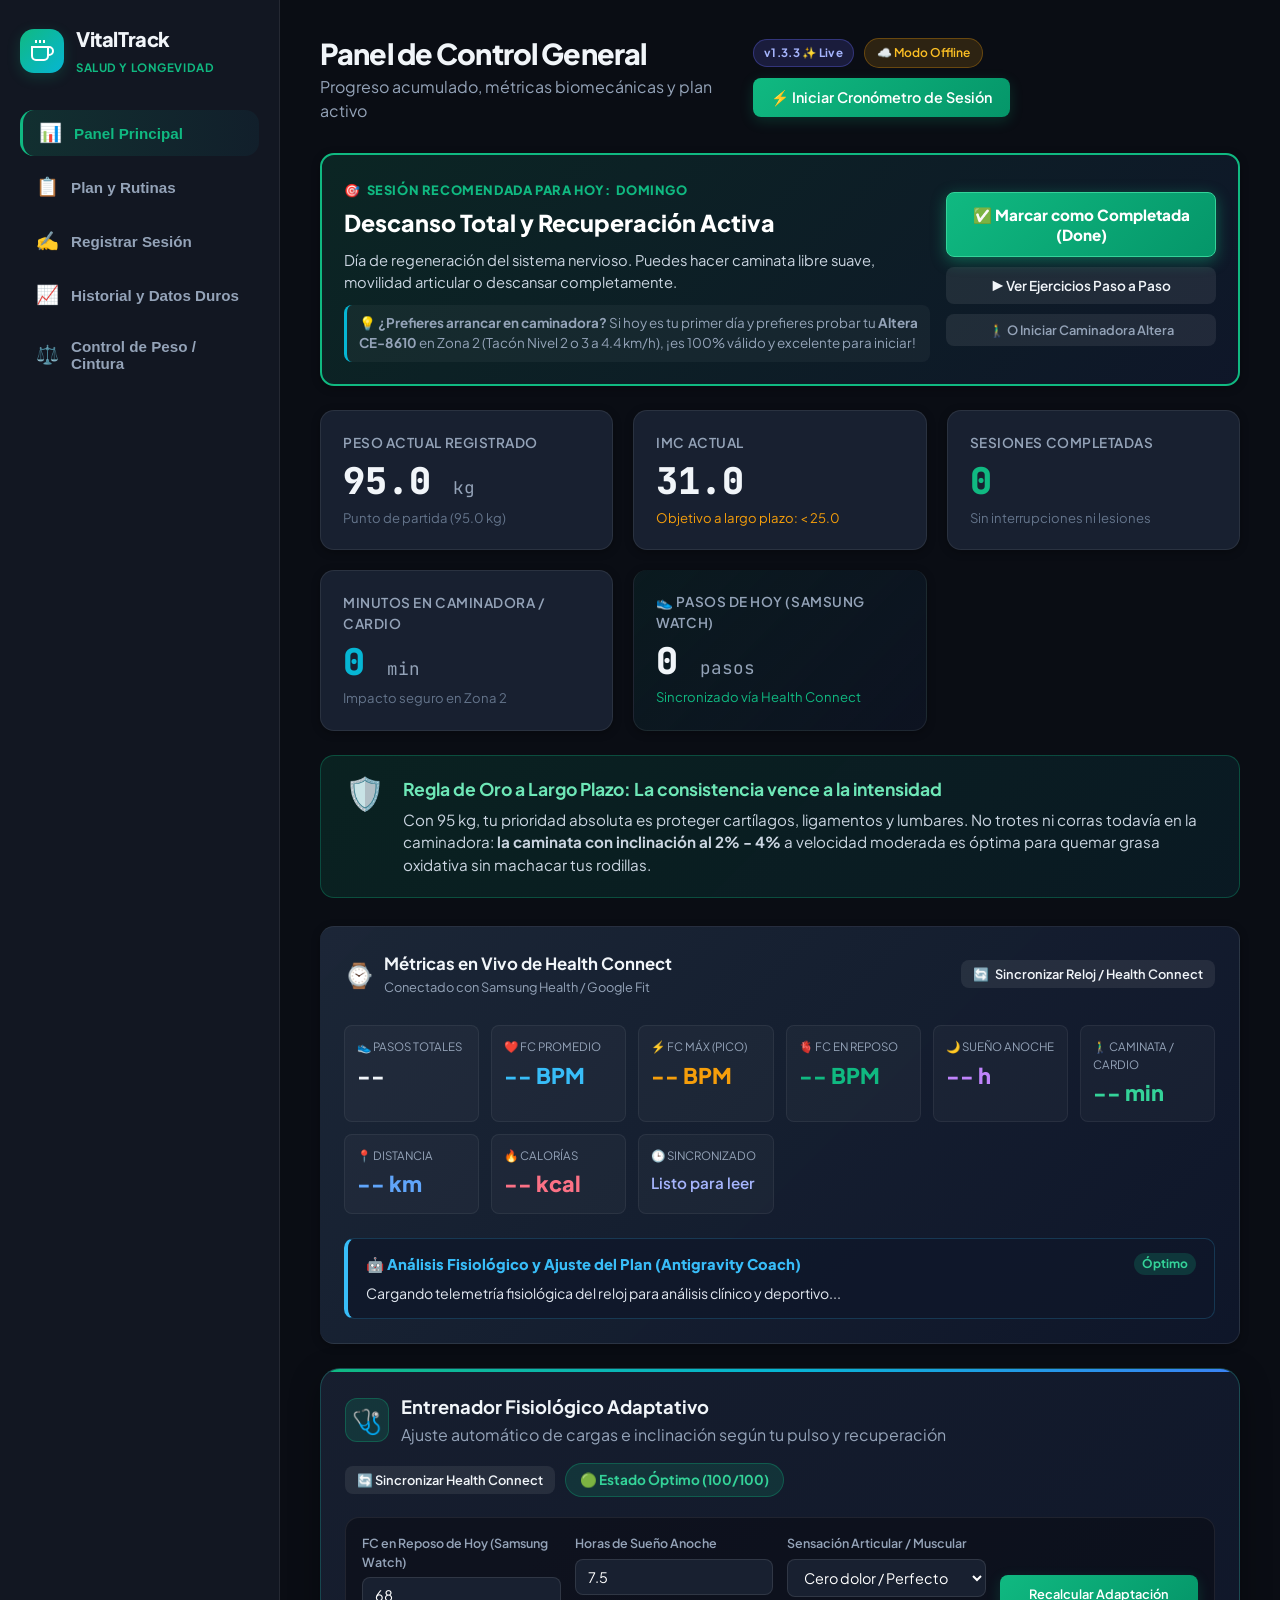
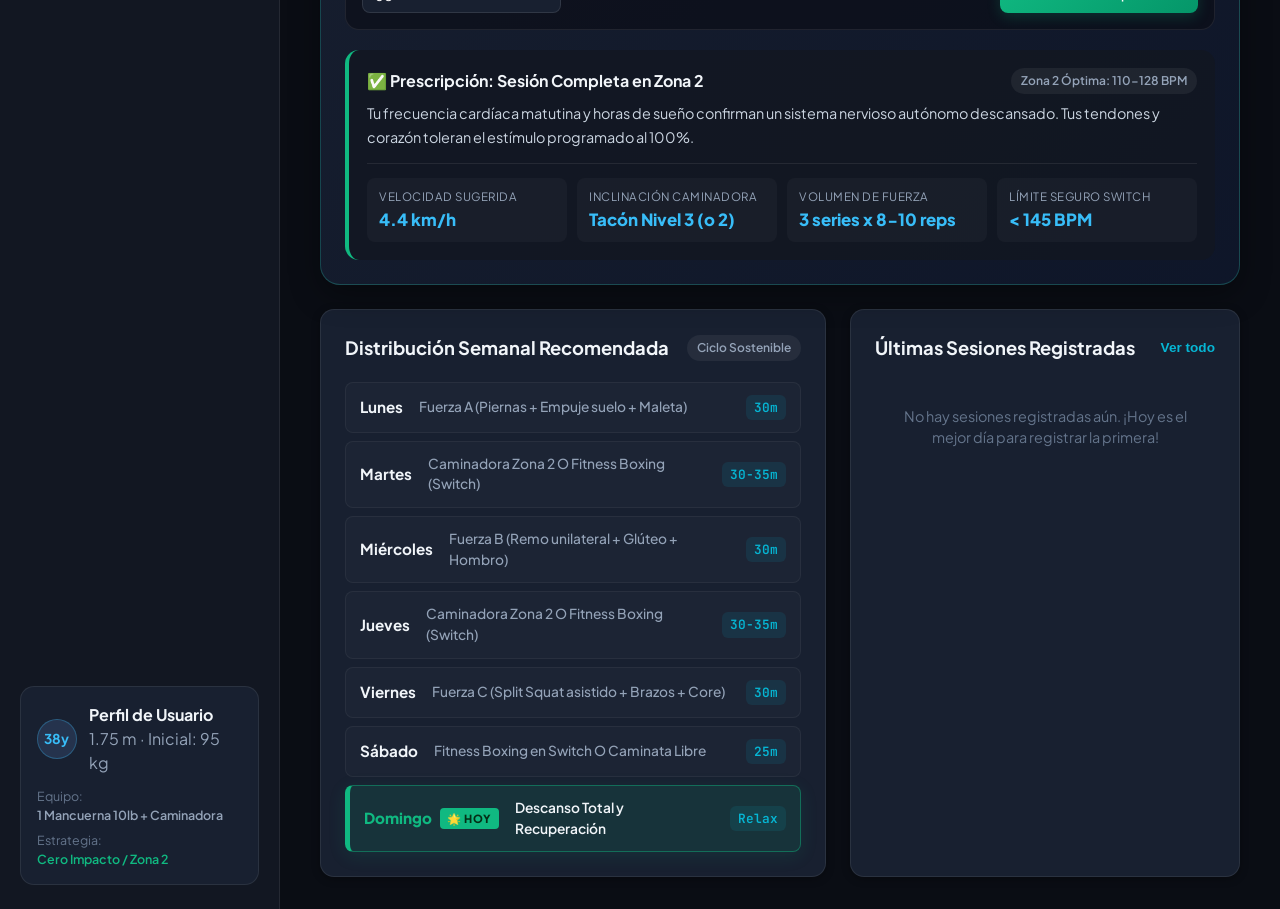
==== commit 514fd8ed: "Update app/src/main/assets/index.html v1.3.0 mobile optimization and image support" ====
--- a/app/src/main/assets/index.html
+++ b/app/src/main/assets/index.html
@@ -151,9 +151,15 @@
           </div>
 
           <div class="stat-card">
-            <div class="stat-title">Minutos en Caminadora</div>
+            <div class="stat-title">Minutos en Caminadora / Cardio</div>
             <div class="stat-value text-blue" id="dash-treadmill-mins">0 <span class="unit">min</span></div>
             <div class="stat-caption">Impacto seguro en Zona 2</div>
+          </div>
+
+          <div class="stat-card" style="border-top: 3px solid var(--accent-teal); background: linear-gradient(135deg, rgba(20, 184, 166, 0.08), rgba(15, 23, 42, 0.6));">
+            <div class="stat-title">👟 Pasos de Hoy (Samsung Watch)</div>
+            <div class="stat-value" id="dash-today-steps" style="color: var(--accent-teal); font-weight: 800;">0 <span class="unit">pasos</span></div>
+            <div class="stat-caption text-green" id="dash-steps-caption">Sincronizado vía Health Connect</div>
           </div>
         </div>
 
@@ -182,23 +188,56 @@
               <span>🔄</span> Sincronizar Reloj / Health Connect
             </button>
           </div>
-          <div class="stats-grid" style="grid-template-columns: repeat(auto-fit, minmax(130px, 1fr)); gap: 12px; margin-top: 14px;">
-            <div style="background: rgba(255,255,255,0.03); padding: 12px; border-radius: 8px; border: 1px solid rgba(255,255,255,0.06);">
-              <div style="font-size: 0.75rem; color: var(--text-muted); text-transform: uppercase;">Pasos Registrados</div>
-              <div style="font-size: 1.35rem; font-weight: 700; color: var(--accent-teal); margin-top: 4px;" id="hc-live-steps">--</div>
-            </div>
-            <div style="background: rgba(255,255,255,0.03); padding: 12px; border-radius: 8px; border: 1px solid rgba(255,255,255,0.06);">
-              <div style="font-size: 0.75rem; color: var(--text-muted); text-transform: uppercase;">FC en Reposo</div>
-              <div style="font-size: 1.35rem; font-weight: 700; color: #10b981; margin-top: 4px;" id="hc-live-rhr">-- BPM</div>
-            </div>
-            <div style="background: rgba(255,255,255,0.03); padding: 12px; border-radius: 8px; border: 1px solid rgba(255,255,255,0.06);">
-              <div style="font-size: 0.75rem; color: var(--text-muted); text-transform: uppercase;">FC Promedio</div>
-              <div style="font-size: 1.35rem; font-weight: 700; color: #38bdf8; margin-top: 4px;" id="hc-live-avghr">-- BPM</div>
-            </div>
-            <div style="background: rgba(255,255,255,0.03); padding: 12px; border-radius: 8px; border: 1px solid rgba(255,255,255,0.06);">
-              <div style="font-size: 0.75rem; color: var(--text-muted); text-transform: uppercase;">Estado Conexión</div>
-              <div style="font-size: 0.85rem; font-weight: 600; color: #a5b4fc; margin-top: 6px;" id="hc-live-time">Listo para leer</div>
-            </div>
+          <div class="stats-grid" style="grid-template-columns: repeat(auto-fit, minmax(135px, 1fr)); gap: 12px; margin-top: 14px;">
+            <div style="background: rgba(255,255,255,0.03); padding: 12px; border-radius: 8px; border: 1px solid rgba(255,255,255,0.06);">
+              <div style="font-size: 0.72rem; color: var(--text-muted); text-transform: uppercase;">👟 Pasos Totales</div>
+              <div style="font-size: 1.35rem; font-weight: 800; color: var(--accent-teal); margin-top: 4px;" id="hc-live-steps">--</div>
+            </div>
+            <div style="background: rgba(255,255,255,0.03); padding: 12px; border-radius: 8px; border: 1px solid rgba(255,255,255,0.06);">
+              <div style="font-size: 0.72rem; color: var(--text-muted); text-transform: uppercase;">❤️ FC Promedio</div>
+              <div style="font-size: 1.35rem; font-weight: 800; color: #38bdf8; margin-top: 4px;" id="hc-live-avghr">-- BPM</div>
+            </div>
+            <div style="background: rgba(255,255,255,0.03); padding: 12px; border-radius: 8px; border: 1px solid rgba(255,255,255,0.06);">
+              <div style="font-size: 0.72rem; color: var(--text-muted); text-transform: uppercase;">⚡ FC Máx (Pico)</div>
+              <div style="font-size: 1.35rem; font-weight: 800; color: #f59e0b; margin-top: 4px;" id="hc-live-maxhr">-- BPM</div>
+            </div>
+            <div style="background: rgba(255,255,255,0.03); padding: 12px; border-radius: 8px; border: 1px solid rgba(255,255,255,0.06);">
+              <div style="font-size: 0.72rem; color: var(--text-muted); text-transform: uppercase;">🫀 FC en Reposo</div>
+              <div style="font-size: 1.35rem; font-weight: 800; color: #10b981; margin-top: 4px;" id="hc-live-rhr">-- BPM</div>
+            </div>
+            <div style="background: rgba(255,255,255,0.03); padding: 12px; border-radius: 8px; border: 1px solid rgba(255,255,255,0.06);">
+              <div style="font-size: 0.72rem; color: var(--text-muted); text-transform: uppercase;">🌙 Sueño Anoche</div>
+              <div style="font-size: 1.35rem; font-weight: 800; color: #c084fc; margin-top: 4px;" id="hc-live-sleep">-- h</div>
+            </div>
+            <div style="background: rgba(255,255,255,0.03); padding: 12px; border-radius: 8px; border: 1px solid rgba(255,255,255,0.06);">
+              <div style="font-size: 0.72rem; color: var(--text-muted); text-transform: uppercase;">🚶‍♂️ Caminata / Cardio</div>
+              <div style="font-size: 1.35rem; font-weight: 800; color: #34d399; margin-top: 4px;" id="hc-live-exercise">-- min</div>
+            </div>
+            <div style="background: rgba(255,255,255,0.03); padding: 12px; border-radius: 8px; border: 1px solid rgba(255,255,255,0.06);">
+              <div style="font-size: 0.72rem; color: var(--text-muted); text-transform: uppercase;">📍 Distancia</div>
+              <div style="font-size: 1.35rem; font-weight: 800; color: #60a5fa; margin-top: 4px;" id="hc-live-distance">-- km</div>
+            </div>
+            <div style="background: rgba(255,255,255,0.03); padding: 12px; border-radius: 8px; border: 1px solid rgba(255,255,255,0.06);">
+              <div style="font-size: 0.72rem; color: var(--text-muted); text-transform: uppercase;">🔥 Calorías</div>
+              <div style="font-size: 1.35rem; font-weight: 800; color: #fb7185; margin-top: 4px;" id="hc-live-calories">-- kcal</div>
+            </div>
+            <div style="background: rgba(255,255,255,0.03); padding: 12px; border-radius: 8px; border: 1px solid rgba(255,255,255,0.06);">
+              <div style="font-size: 0.72rem; color: var(--text-muted); text-transform: uppercase;">🕒 Sincronizado</div>
+              <div style="font-size: 0.95rem; font-weight: 600; color: #a5b4fc; margin-top: 8px;" id="hc-live-time">Listo para leer</div>
+            </div>
+          </div>
+
+          <!-- Diagnóstico Fisiológico Inteligente para Antigravity AI -->
+          <div id="hc-ai-insights-box" style="margin-top: 16px; padding: 14px 18px; border-radius: 10px; background: rgba(15, 23, 42, 0.75); border: 1px solid rgba(56, 189, 248, 0.2); border-left: 4px solid #38bdf8;">
+            <div style="display: flex; align-items: center; justify-content: space-between; margin-bottom: 8px;">
+              <span style="font-weight: 800; font-size: 0.92rem; color: #38bdf8; display: flex; align-items: center; gap: 6px;">
+                🤖 Análisis Fisiológico y Ajuste del Plan (Antigravity Coach)
+              </span>
+              <span id="hc-ai-status-tag" style="font-size: 0.75rem; background: rgba(16, 185, 129, 0.2); color: #34d399; padding: 2px 8px; border-radius: 12px; font-weight: 700;">Óptimo</span>
+            </div>
+            <p id="hc-ai-insights-text" style="font-size: 0.88rem; color: #e2e8f0; margin: 0; line-height: 1.5;">
+              Cargando telemetría fisiológica del reloj para análisis clínico y deportivo...
+            </p>
           </div>
         </div>
 
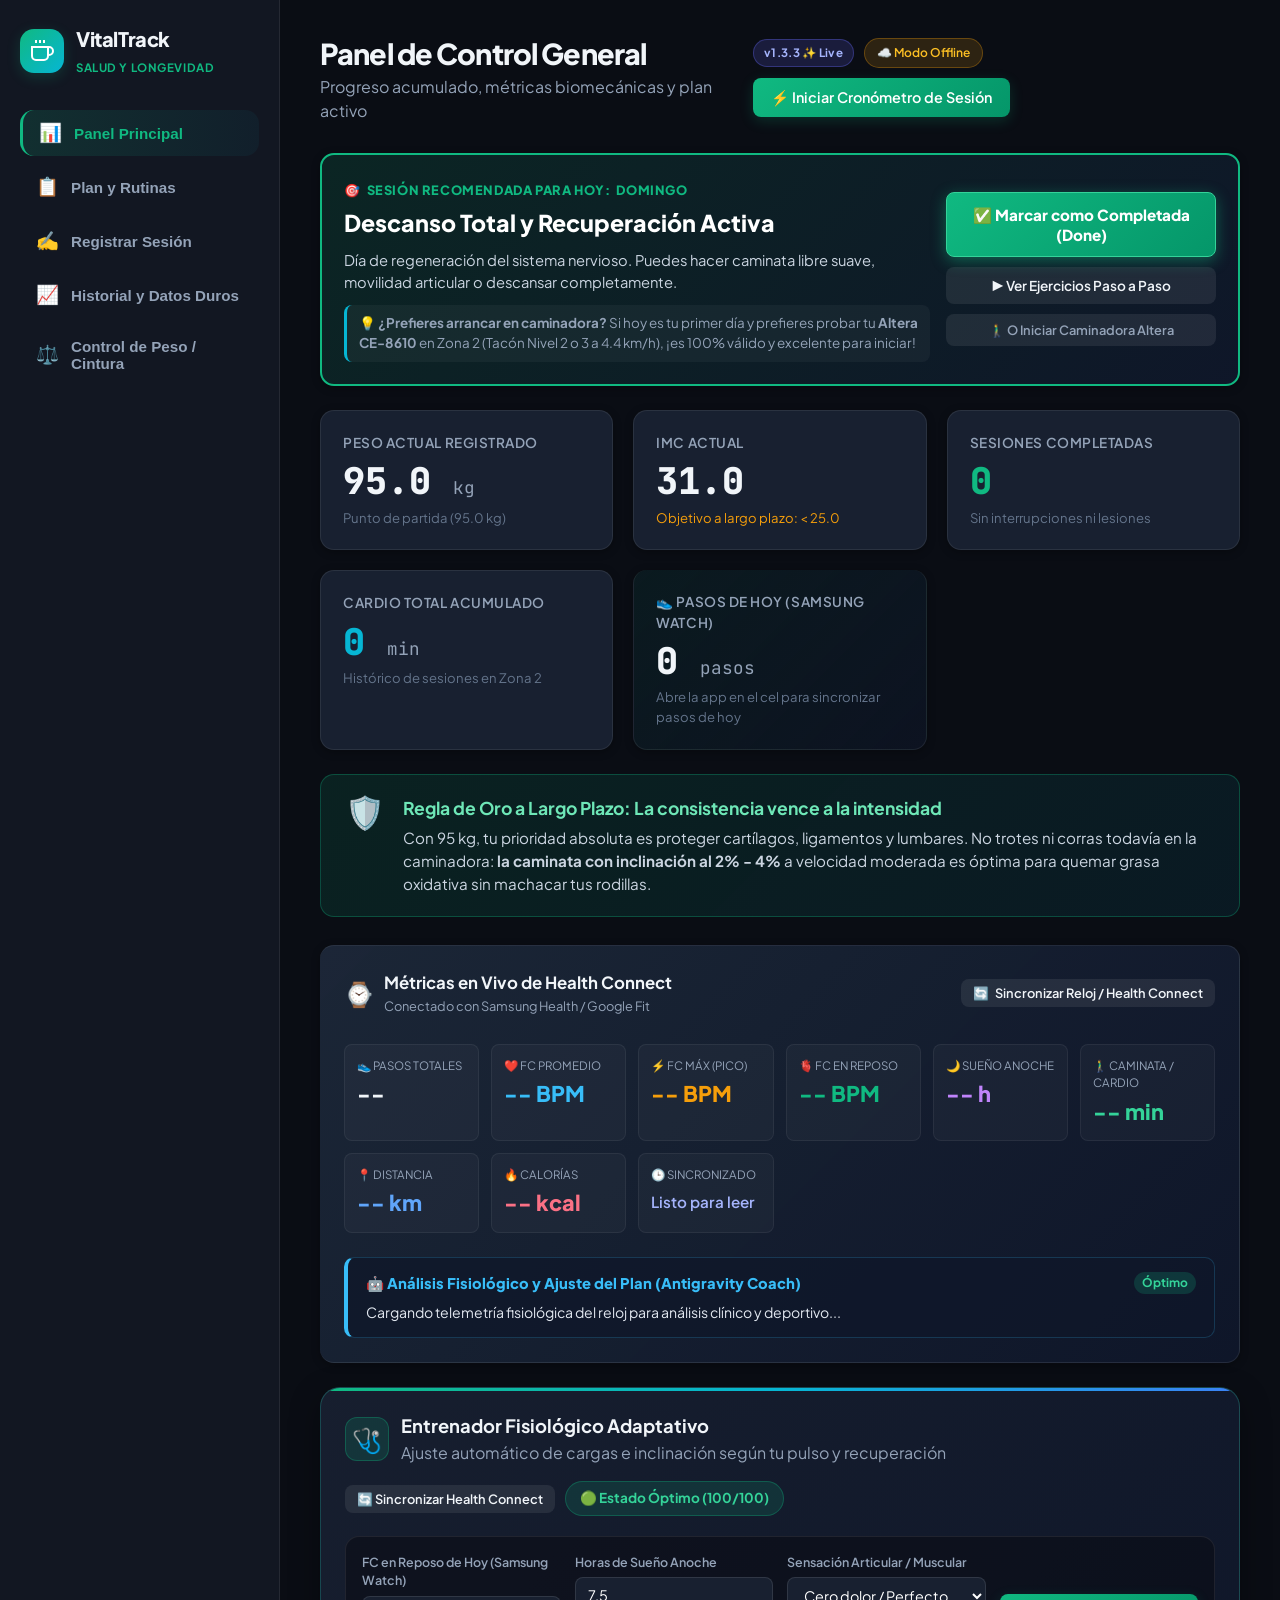
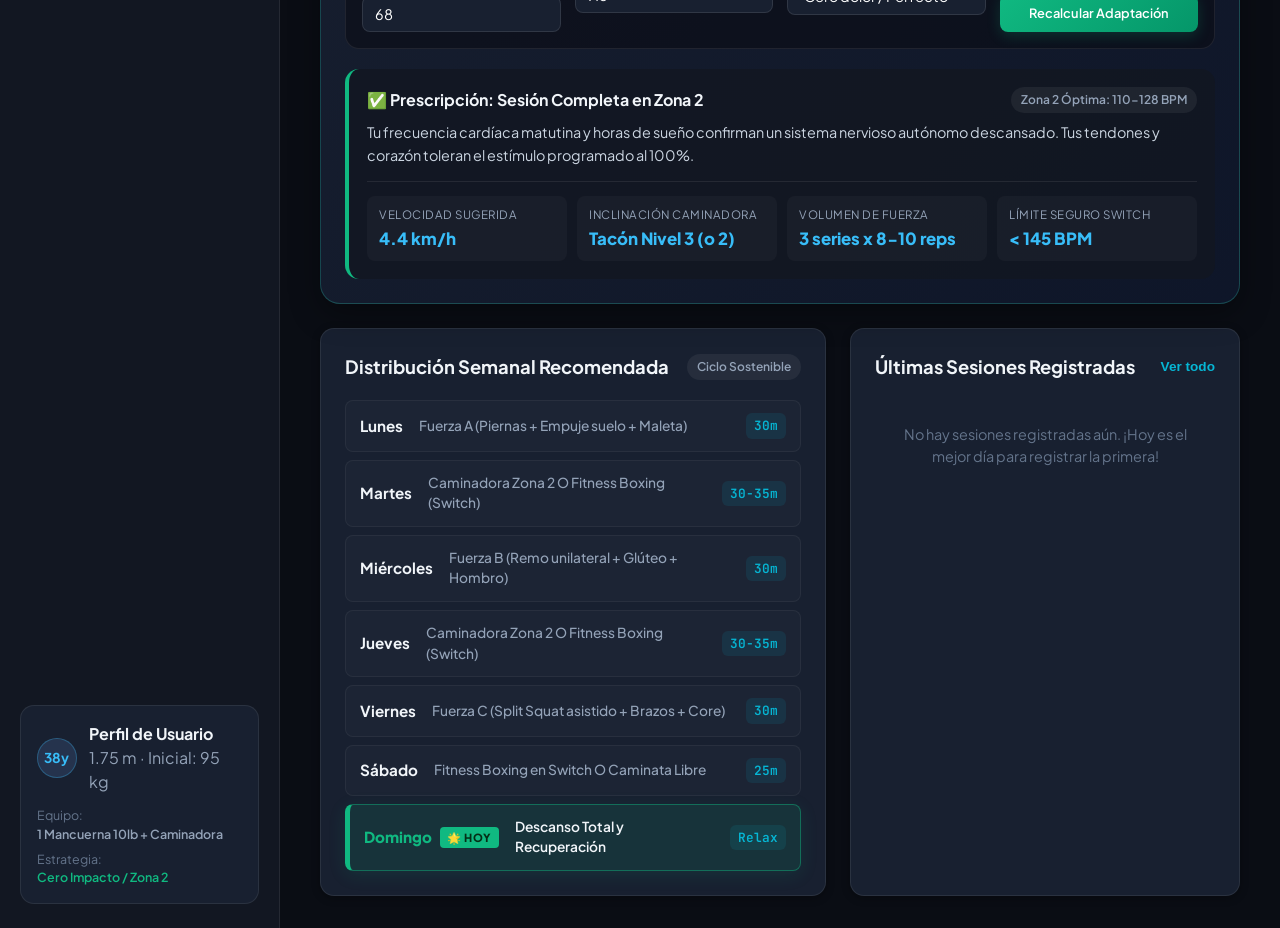
==== commit faca7960: "Fix step date validation and remove auto-walk on daily steps (app/src/main/assets/index.html)" ====
--- a/app/src/main/assets/index.html
+++ b/app/src/main/assets/index.html
@@ -151,9 +151,9 @@
           </div>
 
           <div class="stat-card">
-            <div class="stat-title">Minutos en Caminadora / Cardio</div>
+            <div class="stat-title">Cardio Total Acumulado</div>
             <div class="stat-value text-blue" id="dash-treadmill-mins">0 <span class="unit">min</span></div>
-            <div class="stat-caption">Impacto seguro en Zona 2</div>
+            <div class="stat-caption">Histórico de sesiones en Zona 2</div>
           </div>
 
           <div class="stat-card" style="border-top: 3px solid var(--accent-teal); background: linear-gradient(135deg, rgba(20, 184, 166, 0.08), rgba(15, 23, 42, 0.6));">
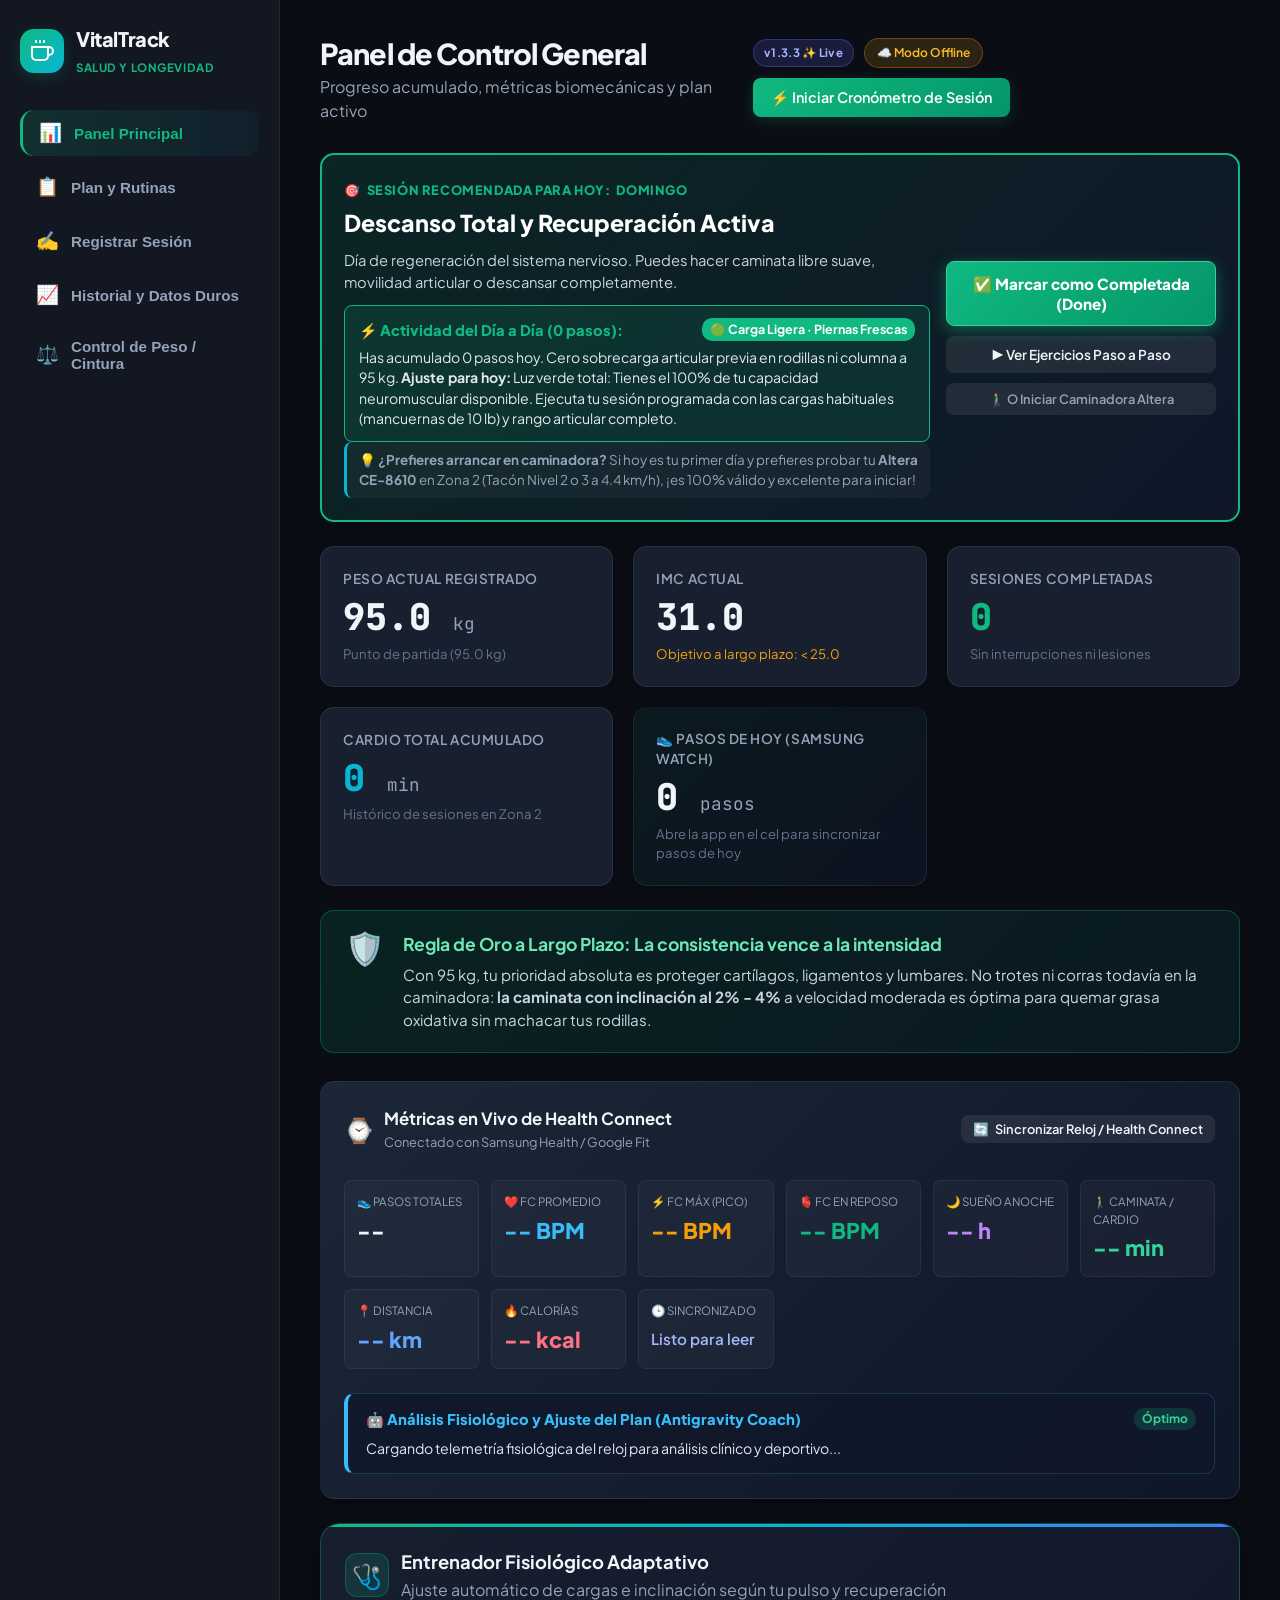
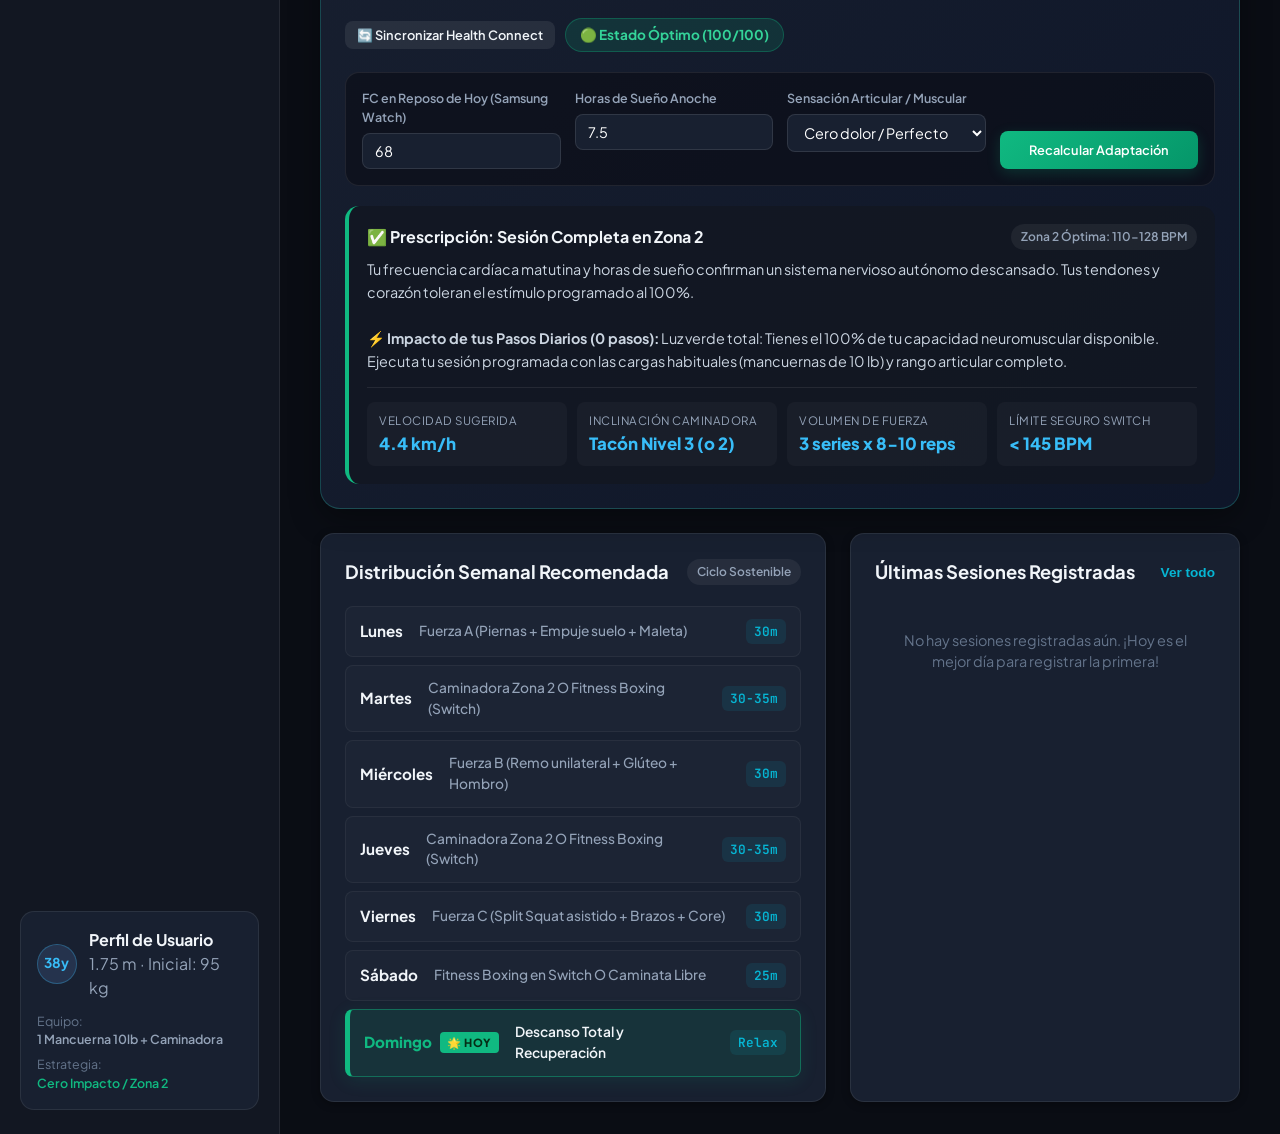
==== commit b7308700: "Fix app/src/main/assets/index.html neat load hoisting and lunes focus" ====
--- a/app/src/main/assets/index.html
+++ b/app/src/main/assets/index.html
@@ -1,747 +1,747 @@
-<!DOCTYPE html>
-<html lang="es">
-<head>
-  <meta charset="UTF-8">
-  <meta name="viewport" content="width=device-width, initial-scale=1.0, maximum-scale=1.0, user-scalable=no">
-  <title>Fitness Tracker & Plan a Largo Plazo</title>
-  <meta name="theme-color" content="#0b0f19">
-  <meta name="apple-mobile-web-app-capable" content="yes">
-  <meta name="apple-mobile-web-app-status-bar-style" content="black-translucent">
-  <link rel="manifest" href="manifest.json">
-  <link rel="icon" type="image/png" href="icon-192.png">
-  <link rel="apple-touch-icon" href="icon-192.png">
-  <link rel="preconnect" href="https://fonts.googleapis.com">
-  <link rel="preconnect" href="https://fonts.gstatic.com" crossorigin>
-  <link href="https://fonts.googleapis.com/css2?family=Plus+Jakarta+Sans:wght@300;400;500;600;700;800&family=JetBrains+Mono:wght@400;600&display=swap" rel="stylesheet">
-  <link rel="stylesheet" href="styles.css">
-</head>
-<body>
-  <div class="app-layout">
-    <!-- Barra Lateral -->
-    <aside class="sidebar">
-      <div class="brand">
-        <div class="brand-icon">
-          <svg viewBox="0 0 24 24" width="24" height="24" stroke="currentColor" stroke-width="2" fill="none">
-            <path d="M18 8h1a4 4 0 0 1 0 8h-1"></path>
-            <path d="M2 8h16v9a4 4 0 0 1-4 4H6a4 4 0 0 1-4-4V8z"></path>
-            <line x1="6" y1="1" x2="6" y2="4"></line>
-            <line x1="10" y1="1" x2="10" y2="4"></line>
-            <line x1="14" y1="1" x2="14" y2="4"></line>
-          </svg>
-        </div>
-        <div>
-          <h2>VitalTrack</h2>
-          <span class="badge-sub">Salud y Longevidad</span>
-        </div>
-      </div>
-
-      <nav class="nav-menu">
-        <button class="nav-item active" data-tab="tab-dashboard" id="nav-btn-dash">
-          <span class="nav-icon">📊</span>
-          <span>Panel Principal</span>
-        </button>
-        <button class="nav-item" data-tab="tab-rutinas" id="nav-btn-routines">
-          <span class="nav-icon">📋</span>
-          <span>Plan y Rutinas</span>
-        </button>
-        <button class="nav-item" data-tab="tab-registro" id="nav-btn-log">
-          <span class="nav-icon">✍️</span>
-          <span>Registrar Sesión</span>
-        </button>
-        <button class="nav-item" data-tab="tab-historial" id="nav-btn-history">
-          <span class="nav-icon">📈</span>
-          <span>Historial y Datos Duros</span>
-        </button>
-        <button class="nav-item" data-tab="tab-metricas" id="nav-btn-metrics">
-          <span class="nav-icon">⚖️</span>
-          <span>Control de Peso / Cintura</span>
-        </button>
-      </nav>
-
-      <div class="profile-summary-box">
-        <div class="profile-header">
-          <div class="avatar">38y</div>
-          <div>
-            <strong>Perfil de Usuario</strong>
-            <div class="text-muted">1.75 m · Inicial: 95 kg</div>
-          </div>
-        </div>
-        <div class="profile-status">
-          <div class="stat-mini">
-            <span class="lbl">Equipo:</span>
-            <span class="val">1 Mancuerna 10lb + Caminadora</span>
-          </div>
-          <div class="stat-mini">
-            <span class="lbl">Estrategia:</span>
-            <span class="val accent-green">Cero Impacto / Zona 2</span>
-          </div>
-        </div>
-      </div>
-    </aside>
-
-    <!-- Contenido Principal -->
-    <main class="main-content">
-      <!-- Top header -->
-      <header class="top-bar">
-        <div>
-          <h1 id="page-title">Panel de Control General</h1>
-          <p class="text-muted" id="page-subtitle">Progreso acumulado, métricas biomecánicas y plan activo</p>
-        </div>
-        <div class="header-actions" style="display: flex; align-items: center; gap: 10px; flex-wrap: wrap;">
-          <span id="app-version-badge" style="font-size: 0.72rem; color: #a5b4fc; background: rgba(99, 102, 241, 0.18); border: 1px solid rgba(99, 102, 241, 0.35); padding: 4px 10px; border-radius: 20px; font-weight: 700; letter-spacing: 0.3px;">v1.3.3 ✨ Live</span>
-          <span id="sync-cloud-status" class="readiness-pill readiness-green" style="font-size: 0.75rem; padding: 5px 12px; font-weight: 600;">
-            ☁️ Nube Activa
-          </span>
-          <button id="btn-quick-workout" class="btn btn-primary">
-            <span>⚡ Iniciar Cronómetro de Sesión</span>
-          </button>
-        </div>
-      </header>
-
-      <!-- SECCIÓN 1: PANEL PRINCIPAL -->
-      <section id="tab-dashboard" class="tab-pane active">
-        <!-- Tarjeta Principal: Tu Entrenamiento Programado de Hoy -->
-        <div class="card" id="today-workout-banner" style="margin-bottom: 24px; border: 2px solid #10b981; background: linear-gradient(135deg, rgba(16, 185, 129, 0.14), rgba(15, 23, 42, 0.95)); padding: 22px;">
-          <div style="display: flex; justify-content: space-between; align-items: flex-start; flex-wrap: wrap; gap: 16px;">
-            <div style="flex: 1; min-width: 280px;">
-              <div style="display: inline-flex; align-items: center; gap: 6px; font-size: 0.8rem; font-weight: 800; color: #10b981; letter-spacing: 0.6px; text-transform: uppercase; margin-bottom: 6px;">
-                <span>🎯</span> SESIÓN RECOMENDADA PARA HOY: <span id="today-day-name">VIERNES</span>
-              </div>
-              <h2 style="font-size: 1.45rem; font-weight: 800; color: #fff; margin: 0 0 8px;" id="today-workout-title">
-                Fuerza C: Split Squat Asistido, Brazos y Core Profundo
-              </h2>
-              <p style="font-size: 0.92rem; color: #cbd5e1; margin: 0 0 12px; line-height: 1.5;" id="today-workout-desc">
-                Split Squat asistido en pared + Curl de bíceps & tríceps (10 lb) + Halo escapular + Deadbug en suelo de columna neutra.
-              </p>
-              <div style="font-size: 0.84rem; color: #94a3b8; background: rgba(255,255,255,0.04); padding: 8px 12px; border-radius: 8px; border-left: 3px solid #06b6d4;">
-                💡 <strong>¿Prefieres arrancar en caminadora?</strong> Si hoy es tu primer día y prefieres probar tu <strong>Altera CE-8610</strong> en Zona 2 (Tacón Nivel 2 o 3 a 4.4 km/h), ¡es 100% válido y excelente para iniciar!
-              </div>
-            </div>
-            <div style="display: flex; flex-direction: column; gap: 10px; align-self: center; width: 100%; max-width: 270px;">
-              <button type="button" class="btn btn-primary" id="btn-mark-today-done" style="padding: 12px 16px; font-size: 0.95rem; font-weight: 800; width: 100%; background: linear-gradient(135deg, #10b981, #059669); border: 1px solid #34d399; box-shadow: 0 4px 15px rgba(16, 185, 129, 0.45); cursor: pointer;">
-                ✅ Marcar como Completada (Done)
-              </button>
-              <button type="button" class="btn btn-secondary" id="btn-start-today-workout" style="padding: 10px 14px; font-size: 0.85rem; width: 100%;">
-                ▶️ Ver Ejercicios Paso a Paso
-              </button>
-              <button type="button" class="btn btn-secondary" id="btn-start-treadmill-alt" style="padding: 8px 12px; font-size: 0.8rem; width: 100%; color: #94a3b8;">
-                🚶‍♂️ O Iniciar Caminadora Altera
-              </button>
-            </div>
-          </div>
-        </div>
-
-        <div class="stats-grid">
-          <div class="stat-card">
-            <div class="stat-title">Peso Actual Registrado</div>
-            <div class="stat-value" id="dash-current-weight">95.0 <span class="unit">kg</span></div>
-            <div class="stat-caption text-neutral" id="dash-weight-diff">Punto de partida establecido</div>
-          </div>
-
-          <div class="stat-card">
-            <div class="stat-title">IMC Actual</div>
-            <div class="stat-value" id="dash-imc">31.0</div>
-            <div class="stat-caption text-yellow">Objetivo a largo plazo: &lt; 25.0</div>
-          </div>
-
-          <div class="stat-card">
-            <div class="stat-title">Sesiones Completadas</div>
-            <div class="stat-value text-green" id="dash-total-sessions">0</div>
-            <div class="stat-caption">Sin interrupciones ni lesiones</div>
-          </div>
-
-          <div class="stat-card">
-            <div class="stat-title">Cardio Total Acumulado</div>
-            <div class="stat-value text-blue" id="dash-treadmill-mins">0 <span class="unit">min</span></div>
-            <div class="stat-caption">Histórico de sesiones en Zona 2</div>
-          </div>
-
-          <div class="stat-card" style="border-top: 3px solid var(--accent-teal); background: linear-gradient(135deg, rgba(20, 184, 166, 0.08), rgba(15, 23, 42, 0.6));">
-            <div class="stat-title">👟 Pasos de Hoy (Samsung Watch)</div>
-            <div class="stat-value" id="dash-today-steps" style="color: var(--accent-teal); font-weight: 800;">0 <span class="unit">pasos</span></div>
-            <div class="stat-caption text-green" id="dash-steps-caption">Sincronizado vía Health Connect</div>
-          </div>
-        </div>
-
-        <!-- Banner de Filosofía de Seguridad -->
-        <div class="safety-banner">
-          <div class="banner-icon">🛡️</div>
-          <div class="banner-body">
-            <h3>Regla de Oro a Largo Plazo: La consistencia vence a la intensidad</h3>
-            <p>Con 95 kg, tu prioridad absoluta es proteger cartílagos, ligamentos y lumbares. No trotes ni corras todavía en la caminadora: <strong>la caminata con inclinación al 2% - 4%</strong> a velocidad moderada es óptima para quemar grasa oxidativa sin machacar tus rodillas.</p>
-          </div>
-        </div>
-
-        <!-- Tarjeta de Estado y Métricas en Vivo de Health Connect -->
-        <div class="card" id="hc-live-card" style="margin-bottom: 24px; border-left: 4px solid var(--accent-teal); background: linear-gradient(135deg, rgba(30,41,59,0.9), rgba(15,23,42,0.95));">
-          <div class="card-header" style="padding-bottom: 8px; display: flex; justify-content: space-between; align-items: center; flex-wrap: wrap; gap: 10px;">
-            <div style="display: flex; align-items: center; gap: 10px;">
-              <span style="font-size: 1.5rem;">⌚</span>
-              <div>
-                <h3 style="margin: 0; font-size: 1.05rem;">Métricas en Vivo de Health Connect</h3>
-                <p class="text-muted" style="margin: 2px 0 0; font-size: 0.8rem;" id="hc-live-status-desc">
-                  Conectado con Samsung Health / Google Fit
-                </p>
-              </div>
-            </div>
-            <button type="button" id="btn-sync-health-connect" class="btn btn-secondary btn-sm" style="display: flex; align-items: center; gap: 6px;">
-              <span>🔄</span> Sincronizar Reloj / Health Connect
-            </button>
-          </div>
-          <div class="stats-grid" style="grid-template-columns: repeat(auto-fit, minmax(135px, 1fr)); gap: 12px; margin-top: 14px;">
-            <div style="background: rgba(255,255,255,0.03); padding: 12px; border-radius: 8px; border: 1px solid rgba(255,255,255,0.06);">
-              <div style="font-size: 0.72rem; color: var(--text-muted); text-transform: uppercase;">👟 Pasos Totales</div>
-              <div style="font-size: 1.35rem; font-weight: 800; color: var(--accent-teal); margin-top: 4px;" id="hc-live-steps">--</div>
-            </div>
-            <div style="background: rgba(255,255,255,0.03); padding: 12px; border-radius: 8px; border: 1px solid rgba(255,255,255,0.06);">
-              <div style="font-size: 0.72rem; color: var(--text-muted); text-transform: uppercase;">❤️ FC Promedio</div>
-              <div style="font-size: 1.35rem; font-weight: 800; color: #38bdf8; margin-top: 4px;" id="hc-live-avghr">-- BPM</div>
-            </div>
-            <div style="background: rgba(255,255,255,0.03); padding: 12px; border-radius: 8px; border: 1px solid rgba(255,255,255,0.06);">
-              <div style="font-size: 0.72rem; color: var(--text-muted); text-transform: uppercase;">⚡ FC Máx (Pico)</div>
-              <div style="font-size: 1.35rem; font-weight: 800; color: #f59e0b; margin-top: 4px;" id="hc-live-maxhr">-- BPM</div>
-            </div>
-            <div style="background: rgba(255,255,255,0.03); padding: 12px; border-radius: 8px; border: 1px solid rgba(255,255,255,0.06);">
-              <div style="font-size: 0.72rem; color: var(--text-muted); text-transform: uppercase;">🫀 FC en Reposo</div>
-              <div style="font-size: 1.35rem; font-weight: 800; color: #10b981; margin-top: 4px;" id="hc-live-rhr">-- BPM</div>
-            </div>
-            <div style="background: rgba(255,255,255,0.03); padding: 12px; border-radius: 8px; border: 1px solid rgba(255,255,255,0.06);">
-              <div style="font-size: 0.72rem; color: var(--text-muted); text-transform: uppercase;">🌙 Sueño Anoche</div>
-              <div style="font-size: 1.35rem; font-weight: 800; color: #c084fc; margin-top: 4px;" id="hc-live-sleep">-- h</div>
-            </div>
-            <div style="background: rgba(255,255,255,0.03); padding: 12px; border-radius: 8px; border: 1px solid rgba(255,255,255,0.06);">
-              <div style="font-size: 0.72rem; color: var(--text-muted); text-transform: uppercase;">🚶‍♂️ Caminata / Cardio</div>
-              <div style="font-size: 1.35rem; font-weight: 800; color: #34d399; margin-top: 4px;" id="hc-live-exercise">-- min</div>
-            </div>
-            <div style="background: rgba(255,255,255,0.03); padding: 12px; border-radius: 8px; border: 1px solid rgba(255,255,255,0.06);">
-              <div style="font-size: 0.72rem; color: var(--text-muted); text-transform: uppercase;">📍 Distancia</div>
-              <div style="font-size: 1.35rem; font-weight: 800; color: #60a5fa; margin-top: 4px;" id="hc-live-distance">-- km</div>
-            </div>
-            <div style="background: rgba(255,255,255,0.03); padding: 12px; border-radius: 8px; border: 1px solid rgba(255,255,255,0.06);">
-              <div style="font-size: 0.72rem; color: var(--text-muted); text-transform: uppercase;">🔥 Calorías</div>
-              <div style="font-size: 1.35rem; font-weight: 800; color: #fb7185; margin-top: 4px;" id="hc-live-calories">-- kcal</div>
-            </div>
-            <div style="background: rgba(255,255,255,0.03); padding: 12px; border-radius: 8px; border: 1px solid rgba(255,255,255,0.06);">
-              <div style="font-size: 0.72rem; color: var(--text-muted); text-transform: uppercase;">🕒 Sincronizado</div>
-              <div style="font-size: 0.95rem; font-weight: 600; color: #a5b4fc; margin-top: 8px;" id="hc-live-time">Listo para leer</div>
-            </div>
-          </div>
-
-          <!-- Diagnóstico Fisiológico Inteligente para Antigravity AI -->
-          <div id="hc-ai-insights-box" style="margin-top: 16px; padding: 14px 18px; border-radius: 10px; background: rgba(15, 23, 42, 0.75); border: 1px solid rgba(56, 189, 248, 0.2); border-left: 4px solid #38bdf8;">
-            <div style="display: flex; align-items: center; justify-content: space-between; margin-bottom: 8px;">
-              <span style="font-weight: 800; font-size: 0.92rem; color: #38bdf8; display: flex; align-items: center; gap: 6px;">
-                🤖 Análisis Fisiológico y Ajuste del Plan (Antigravity Coach)
-              </span>
-              <span id="hc-ai-status-tag" style="font-size: 0.75rem; background: rgba(16, 185, 129, 0.2); color: #34d399; padding: 2px 8px; border-radius: 12px; font-weight: 700;">Óptimo</span>
-            </div>
-            <p id="hc-ai-insights-text" style="font-size: 0.88rem; color: #e2e8f0; margin: 0; line-height: 1.5;">
-              Cargando telemetría fisiológica del reloj para análisis clínico y deportivo...
-            </p>
-          </div>
-        </div>
-
-        <!-- Entrenador Fisiológico Adaptativo (Semáforo de Recuperación y Cargas) -->
-        <div class="coach-card" id="adaptive-coach-section">
-          <div class="coach-header">
-            <div class="coach-title-area">
-              <div class="coach-avatar">🩺</div>
-              <div>
-                <h3>Entrenador Fisiológico Adaptativo</h3>
-                <p class="text-muted">Ajuste automático de cargas e inclinación según tu pulso y recuperación</p>
-              </div>
-            </div>
-            <div style="display: flex; gap: 10px; align-items: center; flex-wrap: wrap;">
-              <button type="button" id="btn-sync-health-connect" class="btn btn-secondary btn-sm" title="Leer métricas automáticamente de Health Connect">🔄 Sincronizar Health Connect</button>
-              <div id="coach-readiness-pill" class="readiness-pill readiness-green">
-                <span>🟢 Estado Óptimo (92/100)</span>
-              </div>
-            </div>
-          </div>
-
-          <div class="coach-inputs-row">
-            <div class="coach-input-item">
-              <label for="coach-rhr">FC en Reposo de Hoy (Samsung Watch)</label>
-              <input type="number" id="coach-rhr" value="68" placeholder="Ej. 68 BPM">
-            </div>
-            <div class="coach-input-item">
-              <label for="coach-sleep">Horas de Sueño Anoche</label>
-              <input type="number" step="0.5" id="coach-sleep" value="7.5" placeholder="Ej. 7.5 h">
-            </div>
-            <div class="coach-input-item">
-              <label for="coach-soreness">Sensación Articular / Muscular</label>
-              <select id="coach-soreness">
-                <option value="none" selected>Cero dolor / Perfecto</option>
-                <option value="mild">Fatiga muscular leve normal</option>
-                <option value="joint-ache">Molestia en rodilla o espalda</option>
-              </select>
-            </div>
-            <div class="coach-input-item" style="justify-content: flex-end;">
-              <button type="button" id="btn-recalculate-coach" class="btn btn-primary btn-sm" style="height: 38px;">Recalcular Adaptación</button>
-            </div>
-          </div>
-
-          <div class="adaptive-verdict" id="coach-verdict-box">
-            <div class="verdict-headline">
-              <span id="verdict-title">✅ Prescripción para Hoy: Sesión Completa en Zona 2</span>
-              <span class="badge-tag" id="verdict-tag">Zona 2 Objetivo: 110-128 BPM</span>
-            </div>
-            <p class="verdict-body" id="verdict-text">
-              Tu ritmo cardíaco en reposo y sueño indican excelente recuperación del sistema nervioso. Hoy tu corazón y articulaciones están listos para el trabajo estándar sin riesgo.
-            </p>
-            <div class="adaptive-params-grid">
-              <div class="param-item">
-                <div class="param-label">Velocidad Sugerida</div>
-                <div class="param-value" id="param-speed">4.5 km/h</div>
-              </div>
-              <div class="param-item">
-                <div class="param-label">Inclinación Caminadora</div>
-                <div class="param-value" id="param-incline">2.5%</div>
-              </div>
-              <div class="param-item">
-                <div class="param-label">Volumen de Fuerza</div>
-                <div class="param-value" id="param-sets">3 series x 8-10 reps</div>
-              </div>
-              <div class="param-item">
-                <div class="param-label">Límite Seguro Switch</div>
-                <div class="param-value" id="param-boxing-hr">&lt; 145 BPM</div>
-              </div>
-            </div>
-          </div>
-        </div>
-
-        <!-- Acceso rápido a las fases y agenda de hoy -->
-        <div class="dashboard-columns">
-          <div class="card col-left">
-            <div class="card-header">
-              <h3>Distribución Semanal Recomendada</h3>
-              <span class="badge-tag">Ciclo Sostenible</span>
-            </div>
-            <div class="weekly-schedule">
-              <div class="day-row" data-day="1">
-                <span class="day-name">Lunes</span>
-                <span class="day-task">Fuerza A (Piernas + Empuje suelo + Maleta)</span>
-                <span class="day-time">30m</span>
-              </div>
-              <div class="day-row" data-day="2">
-                <span class="day-name">Martes</span>
-                <span class="day-task">Caminadora Zona 2 O Fitness Boxing (Switch)</span>
-                <span class="day-time">30-35m</span>
-              </div>
-              <div class="day-row" data-day="3">
-                <span class="day-name">Miércoles</span>
-                <span class="day-task">Fuerza B (Remo unilateral + Glúteo + Hombro)</span>
-                <span class="day-time">30m</span>
-              </div>
-              <div class="day-row" data-day="4">
-                <span class="day-name">Jueves</span>
-                <span class="day-task">Caminadora Zona 2 O Fitness Boxing (Switch)</span>
-                <span class="day-time">30-35m</span>
-              </div>
-              <div class="day-row" data-day="5">
-                <span class="day-name">Viernes</span>
-                <span class="day-task">Fuerza C (Split Squat asistido + Brazos + Core)</span>
-                <span class="day-time">30m</span>
-              </div>
-              <div class="day-row" data-day="6">
-                <span class="day-name">Sábado</span>
-                <span class="day-task">Fitness Boxing en Switch O Caminata Libre</span>
-                <span class="day-time">25m</span>
-              </div>
-              <div class="day-row" data-day="0">
-                <span class="day-name">Domingo</span>
-                <span class="day-task text-muted">Descanso Total y Recuperación</span>
-                <span class="day-time">Relax</span>
-              </div>
-            </div>
-          </div>
-
-          <div class="card col-right">
-            <div class="card-header">
-              <h3>Últimas Sesiones Registradas</h3>
-              <button class="btn-text" id="btn-view-all-history">Ver todo</button>
-            </div>
-            <div id="dash-recent-list" class="recent-list">
-              <p class="empty-state">No hay sesiones registradas aún. ¡Hoy es el mejor día para registrar la primera!</p>
-            </div>
-          </div>
-        </div>
-      </section>
-
-      <!-- SECCIÓN 2: PLAN Y RUTINAS DETALLADAS -->
-      <section id="tab-rutinas" class="tab-pane">
-        <div class="routines-nav">
-          <button class="sub-tab-btn active" data-routine="caminadora">🚶‍♂️ Caminadora (Cardio Zona 2)</button>
-          <button class="sub-tab-btn" data-routine="boxing">🥊 Fitness Boxing (Nintendo Switch)</button>
-          <button class="sub-tab-btn" data-routine="fuerza-a">💪 Rutina A (Piernas & Empuje)</button>
-          <button class="sub-tab-btn" data-routine="fuerza-b">🛡️ Rutina B (Espalda & Cadera)</button>
-          <button class="sub-tab-btn" data-routine="fuerza-c">⚖️ Rutina C (Cuerpo Completo & Core)</button>
-        </div>
-
-        <div id="routine-content" class="routine-viewer card">
-          <!-- Se inyecta dinámicamente con app.js -->
-        </div>
-
-        <!-- Cronómetro y Temporizador Flotante/Integrado -->
-        <div class="timer-card card">
-          <div class="timer-header">
-            <h3>⏱️ Asistente de Sesión & Descanso</h3>
-            <span class="text-muted">Controla tus descansos entre series (60-90 seg) o tu caminata</span>
-          </div>
-          <div class="timer-display" id="timer-display">00:00</div>
-          <div class="timer-controls">
-            <button class="btn btn-secondary" id="timer-btn-start">Iniciar</button>
-            <button class="btn btn-secondary" id="timer-btn-pause">Pausa</button>
-            <button class="btn btn-secondary" id="timer-btn-reset">Reiniciar</button>
-            <div class="timer-presets">
-              <span>Descanso rápido:</span>
-              <button class="btn-chip" data-secs="60">60s</button>
-              <button class="btn-chip" data-secs="90">90s</button>
-              <button class="btn-chip" data-secs="120">2 min</button>
-              <button class="btn-chip" data-secs="1800">30 min (Caminadora)</button>
-            </div>
-          </div>
-        </div>
-      </section>
-
-      <!-- SECCIÓN 3: REGISTRAR SESIÓN -->
-      <section id="tab-registro" class="tab-pane">
-        <div class="form-container card">
-          <div class="card-header">
-            <h3>📝 Registrar Nueva Sesión de Entrenamiento</h3>
-            <span class="text-muted">Guarda datos duros para monitorear tu volumen y sensaciones</span>
-          </div>
-
-          <form id="workout-form">
-            <div class="form-grid">
-              <div class="form-group">
-                <label for="input-date">Fecha de la Sesión</label>
-                <input type="date" id="input-date" required>
-              </div>
-
-              <div class="form-group">
-                <label for="input-category">Tipo de Entrenamiento</label>
-                <select id="input-category" required>
-                  <option value="Caminadora">Caminadora (Cardio Inclinación / Zona 2)</option>
-                  <option value="Fitness Boxing (Switch)">🥊 Fitness Boxing (Nintendo Switch)</option>
-                  <option value="Fuerza A">Rutina A (Pierna + Suelo + Maleta 10lb)</option>
-                  <option value="Fuerza B">Rutina B (Remo + Glúteo + Hombro 10lb)</option>
-                  <option value="Fuerza C">Rutina C (Split Squat + Brazos + Core)</option>
-                  <option value="Movilidad">Movilidad / Estiramientos articulares</option>
-                </select>
-              </div>
-
-              <div class="form-group">
-                <label for="input-duration">Duración Total (minutos)</label>
-                <input type="number" id="input-duration" min="5" max="180" placeholder="Ej. 30" required>
-              </div>
-
-              <div class="form-group">
-                <label for="input-rpe">Esfuerzo Percibido (RPE de 1 a 10)</label>
-                <select id="input-rpe">
-                  <option value="4">4 - Muy ligero (Calentamiento)</option>
-                  <option value="5">5 - Ligero (Puedo hablar sin problemas)</option>
-                  <option value="6" selected>6 - Moderado (Zona 2 perfecta, cómodo y constante)</option>
-                  <option value="7">7 - Vigoroso (Respiración más rápida pero controlada)</option>
-                  <option value="8">8 - Exigente (Cuesta mantener conversación)</option>
-                  <option value="9">9 - Muy duro (Cerca del límite, evitar por ahora)</option>
-                </select>
-              </div>
-            </div>
-
-            <!-- Campos específicos de caminadora -->
-            <div id="treadmill-fields" class="subform-box">
-              <h4>Parámetros de Caminadora (Datos Duros)</h4>
-              <div class="form-grid">
-                <div class="form-group">
-                  <label for="input-distance">Distancia (km)</label>
-                  <input type="number" step="0.01" id="input-distance" placeholder="Ej. 2.40">
-                </div>
-                <div class="form-group">
-                  <label for="input-speed">Velocidad en Consola Altera (km/h)</label>
-                  <input type="number" step="0.1" id="input-speed" placeholder="Ej. 4.4">
-                </div>
-                <div class="form-group">
-                  <label for="input-incline">Tacón Hexagonal (Nivel 1 al 6)</label>
-                  <input type="number" step="1" min="1" max="6" id="input-incline" placeholder="Ej. 2 o 3 (Recomendado)">
-                </div>
-                <div class="form-group">
-                  <label for="input-calories">Calorías Consola Altera (kcal)</label>
-                  <input type="number" id="input-calories" placeholder="Ej. 180">
-                </div>
-            <!-- Biometría de Samsung Health / Google Fit -->
-            <div class="subform-box wearable-box">
-              <h4>⌚ Datos de Wearable (Samsung Health / Google Fit)</h4>
-              <div class="form-grid">
-                <div class="form-group">
-                  <label for="input-hr-avg">FC Promedio (BPM) <span class="badge-tag">Zona 2: 110-128</span></label>
-                  <input type="number" id="input-hr-avg" placeholder="Ej. 118">
-                </div>
-                <div class="form-group">
-                  <label for="input-hr-max">FC Máxima (BPM)</label>
-                  <input type="number" id="input-hr-max" placeholder="Ej. 132">
-                </div>
-                <div class="form-group">
-                  <label for="input-steps">Pasos del Día (Reloj / Celular)</label>
-                  <input type="number" id="input-steps" placeholder="Ej. 7200">
-                </div>
-                <div class="form-group">
-                  <label for="input-active-cal">Calorías Activas (Samsung / Fit)</label>
-                  <input type="number" id="input-active-cal" placeholder="Ej. 240">
-                </div>
-              </div>
-            </div>
-
-            <!-- Notas de fuerza o sensaciones -->
-            <div class="form-group">
-              <label for="input-notes">Notas de la sesión, pesos, repeticiones y estado articular</label>
-              <textarea id="input-notes" rows="3" placeholder="Ejemplo: 'Sentadillas a la silla 3x12 con mancuerna 10lb al pecho. Cero molestia en rodillas. En caminadora mantuve 4.5 km/h a 2% inclinación sin fatiga lumbar.'"></textarea>
-            </div>
-
-            <div class="form-group">
-              <label class="checkbox-label">
-                <input type="checkbox" id="input-no-pain" checked>
-                <span>✅ Sesión completada <strong>sin dolores articulares</strong> (solo fatiga muscular normal).</span>
-              </label>
-            </div>
-
-            <div class="form-actions">
-              <button type="submit" class="btn btn-primary" id="btn-save-workout">Guardar Registro en la Base de Datos</button>
-            </div>
-          </form>
-        </div>
-      </section>
-
-      <!-- SECCIÓN 4: HISTORIAL Y DATOS DUROS -->
-      <section id="tab-historial" class="tab-pane">
-        <div class="card">
-          <div class="card-header">
-            <div>
-              <h3>Historial Completo de Entrenamientos</h3>
-              <p class="text-muted">Todos los registros guardados en tu espacio de trabajo local</p>
-            </div>
-            <div class="filter-actions" style="display: flex; gap: 8px; flex-wrap: wrap; align-items: center;">
-              <select id="filter-category" class="select-sm">
-                <option value="all">Todas las categorías</option>
-                <option value="Caminadora">Caminadora</option>
-                <option value="Fitness Boxing (Switch)">Fitness Boxing (Switch)</option>
-                <option value="Fuerza A">Fuerza A</option>
-                <option value="Fuerza B">Fuerza B</option>
-                <option value="Fuerza C">Fuerza C</option>
-                <option value="Movilidad">Movilidad</option>
-              </select>
-              <button id="btn-sync-cloud-action" class="btn btn-primary btn-sm" title="Sincronizar ahora con la nube en tiempo real">☁️ Sincronizar Nube</button>
-              <button id="btn-save-drive" class="btn btn-secondary btn-sm" title="Descargar copia local de respaldo en archivo JSON">💾 Copia JSON</button>
-            </div>
-          </div>
-
-          <div class="table-responsive">
-            <table class="data-table" id="table-history">
-              <thead>
-                <tr>
-                  <th>Fecha</th>
-                  <th>Tipo</th>
-                  <th>Duración</th>
-                  <th>Datos Caminadora</th>
-                  <th>RPE</th>
-                  <th>Estado Articular</th>
-                  <th>Notas</th>
-                  <th>Acción</th>
-                </tr>
-              </thead>
-              <tbody id="history-tbody">
-                <!-- Se llena con app.js -->
-              </tbody>
-            </table>
-          </div>
-        </div>
-      </section>
-
-      <!-- SECCIÓN 5: MÉTRICAS Y PESO -->
-      <section id="tab-metricas" class="tab-pane">
-        <div class="metrics-grid">
-          <div class="card">
-            <div class="card-header">
-              <h3>Registro Periódico de Peso y Medidas</h3>
-              <span class="text-muted">Recomendación: Pésate 1 vez a la semana en ayunas</span>
-            </div>
-
-            <form id="metrics-form">
-              <div class="form-grid">
-                <div class="form-group">
-                  <label for="metric-date">Fecha de Medición</label>
-                  <input type="date" id="metric-date" required>
-                </div>
-                <div class="form-group">
-                  <label for="metric-weight">Peso Corporal (kg)</label>
-                  <input type="number" step="0.1" id="metric-weight" placeholder="Ej. 94.5" required>
-                </div>
-                <div class="form-group">
-                  <label for="metric-waist">Cintura a nivel del ombligo (cm)</label>
-                  <input type="number" step="0.5" id="metric-waist" placeholder="Ej. 102">
-                </div>
-                <div class="form-group">
-                  <label for="metric-energy">Nivel de Energía General</label>
-                  <select id="metric-energy">
-                    <option value="Excelente">Excelente (vital, descansado)</option>
-                    <option value="Bueno" selected>Bueno (normal y activo)</option>
-                    <option value="Regular">Regular (algo de fatiga acumulada)</option>
-                    <option value="Bajo">Bajo (requiere más descanso/sueño)</option>
-                  </select>
-                </div>
-                <div class="form-group">
-                  <label for="metric-rhr">FC en Reposo al Despertar (BPM)</label>
-                  <input type="number" id="metric-rhr" placeholder="Ej. 68 (Samsung Health)">
-                </div>
-                <div class="form-group">
-                  <label for="metric-sleep">Horas de Sueño Anoche</label>
-                  <input type="number" step="0.5" id="metric-sleep" placeholder="Ej. 7.5">
-                </div>
-              </div>
-              <div class="form-actions">
-                <button type="submit" class="btn btn-primary">Registrar Medición</button>
-              </div>
-            </form>
-          </div>
-
-          <div class="card">
-            <div class="card-header">
-              <h3>Evolución de Datos Corporales</h3>
-              <span class="badge-tag">Histórico</span>
-            </div>
-            <div class="table-responsive">
-              <table class="data-table">
-                <thead>
-                  <tr>
-                    <th>Fecha</th>
-                    <th>Peso (kg)</th>
-                    <th>IMC</th>
-                    <th>Cintura (cm)</th>
-                    <th>FC Reposo (BPM)</th>
-                    <th>Sueño (h)</th>
-                    <th>Energía</th>
-                    <th>Eliminar</th>
-                  </tr>
-                </thead>
-                <tbody id="metrics-tbody">
-                  <!-- Se llena con JS -->
-                </tbody>
-              </table>
-            </div>
-          </div>
-      </section>
-    </main>
-  </div>
-
-  <!-- Modal Reproductor de Video y Técnica Biomecánica -->
-  <div id="video-modal" class="video-modal-backdrop">
-    <div class="video-modal-content">
-      <div class="video-modal-header">
-        <div>
-          <h3 id="video-modal-title">Demostración Técnica</h3>
-          <span id="video-modal-subtitle" style="font-size: 0.82rem; color: #94a3b8; display: block; margin-top: 2px;">Enfoque Cero Impacto & Biomecánica Clínica</span>
-        </div>
-        <button id="video-modal-close" class="btn-close-modal" aria-label="Cerrar">&times;</button>
-      </div>
-      <div class="video-modal-body">
-        <div id="video-player-container" class="video-responsive-wrapper">
-          <!-- iframe o video se inyecta dinámicamente -->
-        </div>
-      </div>
-      <div class="video-modal-footer">
-        <div id="video-modal-cue-box" class="video-cue-box">
-          <div style="font-size: 0.8rem; font-weight: 800; color: #10b981; margin-bottom: 4px; letter-spacing: 0.5px;">💡 CLAVE BIOMECÁNICA SEGURA:</div>
-          <p id="video-modal-cue-text" style="font-size: 0.88rem; color: #e2e8f0; margin: 0; line-height: 1.45;"></p>
-        </div>
-        <div class="video-actions-row">
-          <div style="display: flex; gap: 8px; flex-wrap: wrap;">
-            <a id="video-btn-yt-external" href="#" target="_blank" rel="noopener noreferrer" class="btn btn-secondary btn-sm" style="color: #f87171; border: 1px solid rgba(248, 113, 113, 0.35);">
-              <span>▶️ Abrir en YouTube</span>
-            </a>
-            <button type="button" id="video-btn-drive-opt" class="btn btn-secondary btn-sm" style="color: #60a5fa; border: 1px solid rgba(96, 165, 250, 0.35);">
-              <span>📁 Usar Google Drive</span>
-            </button>
-          </div>
-          <button type="button" class="btn btn-secondary btn-sm" id="btn-modal-close-footer">
-            <span>Cerrar</span>
-          </button>
-        </div>
-      </div>
-    </div>
-  </div>
-
-  <!-- Modal Marcar Sesión Completada (Done) -->
-  <div id="quick-done-modal" class="video-modal-backdrop">
-    <div class="video-modal-content" style="max-width: 520px; background: #111827; border: 1px solid rgba(16, 185, 129, 0.4); box-shadow: 0 10px 40px rgba(0,0,0,0.8);">
-      <div class="video-modal-header" style="border-bottom: 1px solid rgba(255, 255, 255, 0.1); padding: 18px 22px;">
-        <div>
-          <h3 style="color: #34d399; display: flex; align-items: center; gap: 8px; font-size: 1.2rem; margin: 0;">
-            <span>🎉</span> ¡Sesión de Hoy Completada! (Done)
-          </h3>
-          <span style="font-size: 0.82rem; color: #94a3b8; display: block; margin-top: 4px;">
-            Guardar en tu historial local y sincronizar con tu nube en GitHub
-          </span>
-        </div>
-        <button id="quick-done-modal-close" class="btn-close-modal" aria-label="Cerrar">&times;</button>
-      </div>
-      <div class="video-modal-body" style="padding: 22px;">
-        <form id="quick-done-form" onsubmit="handleQuickDoneSubmit(event)">
-          <div class="form-group" style="margin-bottom: 14px;">
-            <label for="quick-done-category" style="font-weight: 600; font-size: 0.85rem; color: #cbd5e1; display: block; margin-bottom: 6px;">Entrenamiento realizado:</label>
-            <select id="quick-done-category" style="width: 100%; padding: 10px 12px; border-radius: 8px; background: #0f172a; border: 1px solid #334155; color: #fff; font-size: 0.9rem;">
-              <option value="Fuerza C">Rutina C: Split Squat + Brazos + Core (Recomendada Hoy)</option>
-              <option value="Caminadora">Caminadora Altera CE-8610 (Cardio Zona 2)</option>
-              <option value="Fitness Boxing (Switch)">🥊 Fitness Boxing 3 (Nintendo Switch)</option>
-              <option value="Fuerza A">Rutina A: Piernas, Suelo y Maleta 10 lb</option>
-              <option value="Fuerza B">Rutina B: Remo, Glúteos y Hombro 10 lb</option>
-              <option value="Movilidad">Movilidad y Estiramientos</option>
-            </select>
-          </div>
-
-          <div class="form-group" style="margin-bottom: 14px;">
-            <label for="quick-done-duration" style="font-weight: 600; font-size: 0.85rem; color: #cbd5e1; display: block; margin-bottom: 6px;">Duración de la sesión (minutos):</label>
-            <div style="display: flex; gap: 8px; margin-bottom: 8px;">
-              <button type="button" class="btn btn-secondary btn-sm" onclick="setQuickDuration(20)" style="flex: 1; padding: 6px 0;">20 min</button>
-              <button type="button" class="btn btn-secondary btn-sm" onclick="setQuickDuration(30)" style="flex: 1; padding: 6px 0;">30 min</button>
-              <button type="button" class="btn btn-secondary btn-sm" onclick="setQuickDuration(40)" style="flex: 1; padding: 6px 0;">40 min</button>
-              <button type="button" class="btn btn-secondary btn-sm" onclick="setQuickDuration(45)" style="flex: 1; padding: 6px 0;">45 min</button>
-            </div>
-            <input type="number" id="quick-done-duration" value="30" min="5" max="180" style="width: 100%; box-sizing: border-box; padding: 10px 12px; border-radius: 8px; background: #0f172a; border: 1px solid #334155; color: #fff; font-size: 0.95rem;" required>
-          </div>
-
-          <div class="form-group" style="margin-bottom: 14px;">
-            <label for="quick-done-rpe" style="font-weight: 600; font-size: 0.85rem; color: #cbd5e1; display: block; margin-bottom: 6px;">Esfuerzo percibido (RPE 1 al 10):</label>
-            <select id="quick-done-rpe" style="width: 100%; padding: 10px 12px; border-radius: 8px; background: #0f172a; border: 1px solid #334155; color: #fff; font-size: 0.9rem;">
-              <option value="5">5 - Ligero (Pude hablar todo el tiempo)</option>
-              <option value="6" selected>6 - Moderado (Zona 2 perfecta, cómodo y seguro)</option>
-              <option value="7">7 - Vigoroso (Respiración activa, buen reto)</option>
-              <option value="8">8 - Exigente (Intenso pero controlado)</option>
-            </select>
-          </div>
-
-          <div class="form-group" style="margin-bottom: 14px;">
-            <label for="quick-done-notes" style="font-weight: 600; font-size: 0.85rem; color: #cbd5e1; display: block; margin-bottom: 6px;">Notas / Sensaciones de hoy (opcional):</label>
-            <input type="text" id="quick-done-notes" placeholder="Ej. Sesión completada con excelente control" style="width: 100%; box-sizing: border-box; padding: 10px 12px; border-radius: 8px; background: #0f172a; border: 1px solid #334155; color: #fff; font-size: 0.9rem;">
-          </div>
-
-          <div class="form-group" style="margin-bottom: 22px;">
-            <label style="display: flex; align-items: center; gap: 10px; cursor: pointer; color: #34d399; font-size: 0.88rem; font-weight: 600; background: rgba(16, 185, 129, 0.1); padding: 10px 12px; border-radius: 8px; border: 1px solid rgba(16, 185, 129, 0.25);">
-              <input type="checkbox" id="quick-done-nopain" checked style="accent-color: #10b981; width: 18px; height: 18px; cursor: pointer;">
-              <span>✅ Sesión completada 100% sin dolor articular (solo fatiga muscular normal)</span>
-            </label>
-          </div>
-
-          <div style="display: flex; gap: 10px; justify-content: flex-end;">
-            <button type="button" class="btn btn-secondary" id="btn-quick-done-cancel" style="padding: 10px 16px;">Cancelar</button>
-            <button type="submit" class="btn btn-primary" style="background: linear-gradient(135deg, #10b981, #059669); font-weight: 800; padding: 12px 22px; border: none; box-shadow: 0 4px 15px rgba(16, 185, 129, 0.45); cursor: pointer;">
-              💾 Guardar y Sincronizar (Done ✔)
-            </button>
-          </div>
-        </form>
-      </div>
-    </div>
-  </div>
-
-  <script src="app.js"></script>
-</body>
-</html>
+<!DOCTYPE html>
+<html lang="es">
+<head>
+  <meta charset="UTF-8">
+  <meta name="viewport" content="width=device-width, initial-scale=1.0, maximum-scale=1.0, user-scalable=no">
+  <title>Fitness Tracker & Plan a Largo Plazo</title>
+  <meta name="theme-color" content="#0b0f19">
+  <meta name="apple-mobile-web-app-capable" content="yes">
+  <meta name="apple-mobile-web-app-status-bar-style" content="black-translucent">
+  <link rel="manifest" href="manifest.json">
+  <link rel="icon" type="image/png" href="icon-192.png">
+  <link rel="apple-touch-icon" href="icon-192.png">
+  <link rel="preconnect" href="https://fonts.googleapis.com">
+  <link rel="preconnect" href="https://fonts.gstatic.com" crossorigin>
+  <link href="https://fonts.googleapis.com/css2?family=Plus+Jakarta+Sans:wght@300;400;500;600;700;800&family=JetBrains+Mono:wght@400;600&display=swap" rel="stylesheet">
+  <link rel="stylesheet" href="styles.css">
+</head>
+<body>
+  <div class="app-layout">
+    <!-- Barra Lateral -->
+    <aside class="sidebar">
+      <div class="brand">
+        <div class="brand-icon">
+          <svg viewBox="0 0 24 24" width="24" height="24" stroke="currentColor" stroke-width="2" fill="none">
+            <path d="M18 8h1a4 4 0 0 1 0 8h-1"></path>
+            <path d="M2 8h16v9a4 4 0 0 1-4 4H6a4 4 0 0 1-4-4V8z"></path>
+            <line x1="6" y1="1" x2="6" y2="4"></line>
+            <line x1="10" y1="1" x2="10" y2="4"></line>
+            <line x1="14" y1="1" x2="14" y2="4"></line>
+          </svg>
+        </div>
+        <div>
+          <h2>VitalTrack</h2>
+          <span class="badge-sub">Salud y Longevidad</span>
+        </div>
+      </div>
+
+      <nav class="nav-menu">
+        <button class="nav-item active" data-tab="tab-dashboard" id="nav-btn-dash">
+          <span class="nav-icon">📊</span>
+          <span>Panel Principal</span>
+        </button>
+        <button class="nav-item" data-tab="tab-rutinas" id="nav-btn-routines">
+          <span class="nav-icon">📋</span>
+          <span>Plan y Rutinas</span>
+        </button>
+        <button class="nav-item" data-tab="tab-registro" id="nav-btn-log">
+          <span class="nav-icon">✍️</span>
+          <span>Registrar Sesión</span>
+        </button>
+        <button class="nav-item" data-tab="tab-historial" id="nav-btn-history">
+          <span class="nav-icon">📈</span>
+          <span>Historial y Datos Duros</span>
+        </button>
+        <button class="nav-item" data-tab="tab-metricas" id="nav-btn-metrics">
+          <span class="nav-icon">⚖️</span>
+          <span>Control de Peso / Cintura</span>
+        </button>
+      </nav>
+
+      <div class="profile-summary-box">
+        <div class="profile-header">
+          <div class="avatar">38y</div>
+          <div>
+            <strong>Perfil de Usuario</strong>
+            <div class="text-muted">1.75 m · Inicial: 95 kg</div>
+          </div>
+        </div>
+        <div class="profile-status">
+          <div class="stat-mini">
+            <span class="lbl">Equipo:</span>
+            <span class="val">1 Mancuerna 10lb + Caminadora</span>
+          </div>
+          <div class="stat-mini">
+            <span class="lbl">Estrategia:</span>
+            <span class="val accent-green">Cero Impacto / Zona 2</span>
+          </div>
+        </div>
+      </div>
+    </aside>
+
+    <!-- Contenido Principal -->
+    <main class="main-content">
+      <!-- Top header -->
+      <header class="top-bar">
+        <div>
+          <h1 id="page-title">Panel de Control General</h1>
+          <p class="text-muted" id="page-subtitle">Progreso acumulado, métricas biomecánicas y plan activo</p>
+        </div>
+        <div class="header-actions" style="display: flex; align-items: center; gap: 10px; flex-wrap: wrap;">
+          <span id="app-version-badge" style="font-size: 0.72rem; color: #a5b4fc; background: rgba(99, 102, 241, 0.18); border: 1px solid rgba(99, 102, 241, 0.35); padding: 4px 10px; border-radius: 20px; font-weight: 700; letter-spacing: 0.3px;">v1.3.3 ✨ Live</span>
+          <span id="sync-cloud-status" class="readiness-pill readiness-green" style="font-size: 0.75rem; padding: 5px 12px; font-weight: 600;">
+            ☁️ Nube Activa
+          </span>
+          <button id="btn-quick-workout" class="btn btn-primary">
+            <span>⚡ Iniciar Cronómetro de Sesión</span>
+          </button>
+        </div>
+      </header>
+
+      <!-- SECCIÓN 1: PANEL PRINCIPAL -->
+      <section id="tab-dashboard" class="tab-pane active">
+        <!-- Tarjeta Principal: Tu Entrenamiento Programado de Hoy -->
+        <div class="card" id="today-workout-banner" style="margin-bottom: 24px; border: 2px solid #10b981; background: linear-gradient(135deg, rgba(16, 185, 129, 0.14), rgba(15, 23, 42, 0.95)); padding: 22px;">
+          <div style="display: flex; justify-content: space-between; align-items: flex-start; flex-wrap: wrap; gap: 16px;">
+            <div style="flex: 1; min-width: 280px;">
+              <div style="display: inline-flex; align-items: center; gap: 6px; font-size: 0.8rem; font-weight: 800; color: #10b981; letter-spacing: 0.6px; text-transform: uppercase; margin-bottom: 6px;">
+                <span>🎯</span> SESIÓN RECOMENDADA PARA HOY: <span id="today-day-name">LUNES</span>
+              </div>
+              <h2 style="font-size: 1.45rem; font-weight: 800; color: #fff; margin: 0 0 8px;" id="today-workout-title">
+                Rutina A: Piernas, Empuje al Suelo y Maleta Asimétrica (10 lb)
+              </h2>
+              <p style="font-size: 0.92rem; color: #cbd5e1; margin: 0 0 12px; line-height: 1.5;" id="today-workout-desc">
+                Sentadilla a la silla (Box Squat 10 lb) + Floor Press de pecho en suelo + Paseo del Granjero unilateral.
+              </p>
+              <div style="font-size: 0.84rem; color: #94a3b8; background: rgba(255,255,255,0.04); padding: 8px 12px; border-radius: 8px; border-left: 3px solid #06b6d4;">
+                💡 <strong>¿Prefieres arrancar en caminadora?</strong> Si hoy es tu primer día y prefieres probar tu <strong>Altera CE-8610</strong> en Zona 2 (Tacón Nivel 2 o 3 a 4.4 km/h), ¡es 100% válido y excelente para iniciar!
+              </div>
+            </div>
+            <div style="display: flex; flex-direction: column; gap: 10px; align-self: center; width: 100%; max-width: 270px;">
+              <button type="button" class="btn btn-primary" id="btn-mark-today-done" style="padding: 12px 16px; font-size: 0.95rem; font-weight: 800; width: 100%; background: linear-gradient(135deg, #10b981, #059669); border: 1px solid #34d399; box-shadow: 0 4px 15px rgba(16, 185, 129, 0.45); cursor: pointer;">
+                ✅ Marcar como Completada (Done)
+              </button>
+              <button type="button" class="btn btn-secondary" id="btn-start-today-workout" style="padding: 10px 14px; font-size: 0.85rem; width: 100%;">
+                ▶️ Ver Ejercicios Paso a Paso
+              </button>
+              <button type="button" class="btn btn-secondary" id="btn-start-treadmill-alt" style="padding: 8px 12px; font-size: 0.8rem; width: 100%; color: #94a3b8;">
+                🚶‍♂️ O Iniciar Caminadora Altera
+              </button>
+            </div>
+          </div>
+        </div>
+
+        <div class="stats-grid">
+          <div class="stat-card">
+            <div class="stat-title">Peso Actual Registrado</div>
+            <div class="stat-value" id="dash-current-weight">95.0 <span class="unit">kg</span></div>
+            <div class="stat-caption text-neutral" id="dash-weight-diff">Punto de partida establecido</div>
+          </div>
+
+          <div class="stat-card">
+            <div class="stat-title">IMC Actual</div>
+            <div class="stat-value" id="dash-imc">31.0</div>
+            <div class="stat-caption text-yellow">Objetivo a largo plazo: &lt; 25.0</div>
+          </div>
+
+          <div class="stat-card">
+            <div class="stat-title">Sesiones Completadas</div>
+            <div class="stat-value text-green" id="dash-total-sessions">0</div>
+            <div class="stat-caption">Sin interrupciones ni lesiones</div>
+          </div>
+
+          <div class="stat-card">
+            <div class="stat-title">Cardio Total Acumulado</div>
+            <div class="stat-value text-blue" id="dash-treadmill-mins">0 <span class="unit">min</span></div>
+            <div class="stat-caption">Histórico de sesiones en Zona 2</div>
+          </div>
+
+          <div class="stat-card" style="border-top: 3px solid var(--accent-teal); background: linear-gradient(135deg, rgba(20, 184, 166, 0.08), rgba(15, 23, 42, 0.6));">
+            <div class="stat-title">👟 Pasos de Hoy (Samsung Watch)</div>
+            <div class="stat-value" id="dash-today-steps" style="color: var(--accent-teal); font-weight: 800;">0 <span class="unit">pasos</span></div>
+            <div class="stat-caption text-green" id="dash-steps-caption">Sincronizado vía Health Connect</div>
+          </div>
+        </div>
+
+        <!-- Banner de Filosofía de Seguridad -->
+        <div class="safety-banner">
+          <div class="banner-icon">🛡️</div>
+          <div class="banner-body">
+            <h3>Regla de Oro a Largo Plazo: La consistencia vence a la intensidad</h3>
+            <p>Con 95 kg, tu prioridad absoluta es proteger cartílagos, ligamentos y lumbares. No trotes ni corras todavía en la caminadora: <strong>la caminata con inclinación al 2% - 4%</strong> a velocidad moderada es óptima para quemar grasa oxidativa sin machacar tus rodillas.</p>
+          </div>
+        </div>
+
+        <!-- Tarjeta de Estado y Métricas en Vivo de Health Connect -->
+        <div class="card" id="hc-live-card" style="margin-bottom: 24px; border-left: 4px solid var(--accent-teal); background: linear-gradient(135deg, rgba(30,41,59,0.9), rgba(15,23,42,0.95));">
+          <div class="card-header" style="padding-bottom: 8px; display: flex; justify-content: space-between; align-items: center; flex-wrap: wrap; gap: 10px;">
+            <div style="display: flex; align-items: center; gap: 10px;">
+              <span style="font-size: 1.5rem;">⌚</span>
+              <div>
+                <h3 style="margin: 0; font-size: 1.05rem;">Métricas en Vivo de Health Connect</h3>
+                <p class="text-muted" style="margin: 2px 0 0; font-size: 0.8rem;" id="hc-live-status-desc">
+                  Conectado con Samsung Health / Google Fit
+                </p>
+              </div>
+            </div>
+            <button type="button" id="btn-sync-health-connect" class="btn btn-secondary btn-sm" style="display: flex; align-items: center; gap: 6px;">
+              <span>🔄</span> Sincronizar Reloj / Health Connect
+            </button>
+          </div>
+          <div class="stats-grid" style="grid-template-columns: repeat(auto-fit, minmax(135px, 1fr)); gap: 12px; margin-top: 14px;">
+            <div style="background: rgba(255,255,255,0.03); padding: 12px; border-radius: 8px; border: 1px solid rgba(255,255,255,0.06);">
+              <div style="font-size: 0.72rem; color: var(--text-muted); text-transform: uppercase;">👟 Pasos Totales</div>
+              <div style="font-size: 1.35rem; font-weight: 800; color: var(--accent-teal); margin-top: 4px;" id="hc-live-steps">--</div>
+            </div>
+            <div style="background: rgba(255,255,255,0.03); padding: 12px; border-radius: 8px; border: 1px solid rgba(255,255,255,0.06);">
+              <div style="font-size: 0.72rem; color: var(--text-muted); text-transform: uppercase;">❤️ FC Promedio</div>
+              <div style="font-size: 1.35rem; font-weight: 800; color: #38bdf8; margin-top: 4px;" id="hc-live-avghr">-- BPM</div>
+            </div>
+            <div style="background: rgba(255,255,255,0.03); padding: 12px; border-radius: 8px; border: 1px solid rgba(255,255,255,0.06);">
+              <div style="font-size: 0.72rem; color: var(--text-muted); text-transform: uppercase;">⚡ FC Máx (Pico)</div>
+              <div style="font-size: 1.35rem; font-weight: 800; color: #f59e0b; margin-top: 4px;" id="hc-live-maxhr">-- BPM</div>
+            </div>
+            <div style="background: rgba(255,255,255,0.03); padding: 12px; border-radius: 8px; border: 1px solid rgba(255,255,255,0.06);">
+              <div style="font-size: 0.72rem; color: var(--text-muted); text-transform: uppercase;">🫀 FC en Reposo</div>
+              <div style="font-size: 1.35rem; font-weight: 800; color: #10b981; margin-top: 4px;" id="hc-live-rhr">-- BPM</div>
+            </div>
+            <div style="background: rgba(255,255,255,0.03); padding: 12px; border-radius: 8px; border: 1px solid rgba(255,255,255,0.06);">
+              <div style="font-size: 0.72rem; color: var(--text-muted); text-transform: uppercase;">🌙 Sueño Anoche</div>
+              <div style="font-size: 1.35rem; font-weight: 800; color: #c084fc; margin-top: 4px;" id="hc-live-sleep">-- h</div>
+            </div>
+            <div style="background: rgba(255,255,255,0.03); padding: 12px; border-radius: 8px; border: 1px solid rgba(255,255,255,0.06);">
+              <div style="font-size: 0.72rem; color: var(--text-muted); text-transform: uppercase;">🚶‍♂️ Caminata / Cardio</div>
+              <div style="font-size: 1.35rem; font-weight: 800; color: #34d399; margin-top: 4px;" id="hc-live-exercise">-- min</div>
+            </div>
+            <div style="background: rgba(255,255,255,0.03); padding: 12px; border-radius: 8px; border: 1px solid rgba(255,255,255,0.06);">
+              <div style="font-size: 0.72rem; color: var(--text-muted); text-transform: uppercase;">📍 Distancia</div>
+              <div style="font-size: 1.35rem; font-weight: 800; color: #60a5fa; margin-top: 4px;" id="hc-live-distance">-- km</div>
+            </div>
+            <div style="background: rgba(255,255,255,0.03); padding: 12px; border-radius: 8px; border: 1px solid rgba(255,255,255,0.06);">
+              <div style="font-size: 0.72rem; color: var(--text-muted); text-transform: uppercase;">🔥 Calorías</div>
+              <div style="font-size: 1.35rem; font-weight: 800; color: #fb7185; margin-top: 4px;" id="hc-live-calories">-- kcal</div>
+            </div>
+            <div style="background: rgba(255,255,255,0.03); padding: 12px; border-radius: 8px; border: 1px solid rgba(255,255,255,0.06);">
+              <div style="font-size: 0.72rem; color: var(--text-muted); text-transform: uppercase;">🕒 Sincronizado</div>
+              <div style="font-size: 0.95rem; font-weight: 600; color: #a5b4fc; margin-top: 8px;" id="hc-live-time">Listo para leer</div>
+            </div>
+          </div>
+
+          <!-- Diagnóstico Fisiológico Inteligente para Antigravity AI -->
+          <div id="hc-ai-insights-box" style="margin-top: 16px; padding: 14px 18px; border-radius: 10px; background: rgba(15, 23, 42, 0.75); border: 1px solid rgba(56, 189, 248, 0.2); border-left: 4px solid #38bdf8;">
+            <div style="display: flex; align-items: center; justify-content: space-between; margin-bottom: 8px;">
+              <span style="font-weight: 800; font-size: 0.92rem; color: #38bdf8; display: flex; align-items: center; gap: 6px;">
+                🤖 Análisis Fisiológico y Ajuste del Plan (Antigravity Coach)
+              </span>
+              <span id="hc-ai-status-tag" style="font-size: 0.75rem; background: rgba(16, 185, 129, 0.2); color: #34d399; padding: 2px 8px; border-radius: 12px; font-weight: 700;">Óptimo</span>
+            </div>
+            <p id="hc-ai-insights-text" style="font-size: 0.88rem; color: #e2e8f0; margin: 0; line-height: 1.5;">
+              Cargando telemetría fisiológica del reloj para análisis clínico y deportivo...
+            </p>
+          </div>
+        </div>
+
+        <!-- Entrenador Fisiológico Adaptativo (Semáforo de Recuperación y Cargas) -->
+        <div class="coach-card" id="adaptive-coach-section">
+          <div class="coach-header">
+            <div class="coach-title-area">
+              <div class="coach-avatar">🩺</div>
+              <div>
+                <h3>Entrenador Fisiológico Adaptativo</h3>
+                <p class="text-muted">Ajuste automático de cargas e inclinación según tu pulso y recuperación</p>
+              </div>
+            </div>
+            <div style="display: flex; gap: 10px; align-items: center; flex-wrap: wrap;">
+              <button type="button" id="btn-sync-health-connect" class="btn btn-secondary btn-sm" title="Leer métricas automáticamente de Health Connect">🔄 Sincronizar Health Connect</button>
+              <div id="coach-readiness-pill" class="readiness-pill readiness-green">
+                <span>🟢 Estado Óptimo (92/100)</span>
+              </div>
+            </div>
+          </div>
+
+          <div class="coach-inputs-row">
+            <div class="coach-input-item">
+              <label for="coach-rhr">FC en Reposo de Hoy (Samsung Watch)</label>
+              <input type="number" id="coach-rhr" value="68" placeholder="Ej. 68 BPM">
+            </div>
+            <div class="coach-input-item">
+              <label for="coach-sleep">Horas de Sueño Anoche</label>
+              <input type="number" step="0.5" id="coach-sleep" value="7.5" placeholder="Ej. 7.5 h">
+            </div>
+            <div class="coach-input-item">
+              <label for="coach-soreness">Sensación Articular / Muscular</label>
+              <select id="coach-soreness">
+                <option value="none" selected>Cero dolor / Perfecto</option>
+                <option value="mild">Fatiga muscular leve normal</option>
+                <option value="joint-ache">Molestia en rodilla o espalda</option>
+              </select>
+            </div>
+            <div class="coach-input-item" style="justify-content: flex-end;">
+              <button type="button" id="btn-recalculate-coach" class="btn btn-primary btn-sm" style="height: 38px;">Recalcular Adaptación</button>
+            </div>
+          </div>
+
+          <div class="adaptive-verdict" id="coach-verdict-box">
+            <div class="verdict-headline">
+              <span id="verdict-title">✅ Prescripción para Hoy: Sesión Completa en Zona 2</span>
+              <span class="badge-tag" id="verdict-tag">Zona 2 Objetivo: 110-128 BPM</span>
+            </div>
+            <p class="verdict-body" id="verdict-text">
+              Tu ritmo cardíaco en reposo y sueño indican excelente recuperación del sistema nervioso. Hoy tu corazón y articulaciones están listos para el trabajo estándar sin riesgo.
+            </p>
+            <div class="adaptive-params-grid">
+              <div class="param-item">
+                <div class="param-label">Velocidad Sugerida</div>
+                <div class="param-value" id="param-speed">4.5 km/h</div>
+              </div>
+              <div class="param-item">
+                <div class="param-label">Inclinación Caminadora</div>
+                <div class="param-value" id="param-incline">2.5%</div>
+              </div>
+              <div class="param-item">
+                <div class="param-label">Volumen de Fuerza</div>
+                <div class="param-value" id="param-sets">3 series x 8-10 reps</div>
+              </div>
+              <div class="param-item">
+                <div class="param-label">Límite Seguro Switch</div>
+                <div class="param-value" id="param-boxing-hr">&lt; 145 BPM</div>
+              </div>
+            </div>
+          </div>
+        </div>
+
+        <!-- Acceso rápido a las fases y agenda de hoy -->
+        <div class="dashboard-columns">
+          <div class="card col-left">
+            <div class="card-header">
+              <h3>Distribución Semanal Recomendada</h3>
+              <span class="badge-tag">Ciclo Sostenible</span>
+            </div>
+            <div class="weekly-schedule">
+              <div class="day-row" data-day="1">
+                <span class="day-name">Lunes</span>
+                <span class="day-task">Fuerza A (Piernas + Empuje suelo + Maleta)</span>
+                <span class="day-time">30m</span>
+              </div>
+              <div class="day-row" data-day="2">
+                <span class="day-name">Martes</span>
+                <span class="day-task">Caminadora Zona 2 O Fitness Boxing (Switch)</span>
+                <span class="day-time">30-35m</span>
+              </div>
+              <div class="day-row" data-day="3">
+                <span class="day-name">Miércoles</span>
+                <span class="day-task">Fuerza B (Remo unilateral + Glúteo + Hombro)</span>
+                <span class="day-time">30m</span>
+              </div>
+              <div class="day-row" data-day="4">
+                <span class="day-name">Jueves</span>
+                <span class="day-task">Caminadora Zona 2 O Fitness Boxing (Switch)</span>
+                <span class="day-time">30-35m</span>
+              </div>
+              <div class="day-row" data-day="5">
+                <span class="day-name">Viernes</span>
+                <span class="day-task">Fuerza C (Split Squat asistido + Brazos + Core)</span>
+                <span class="day-time">30m</span>
+              </div>
+              <div class="day-row" data-day="6">
+                <span class="day-name">Sábado</span>
+                <span class="day-task">Fitness Boxing en Switch O Caminata Libre</span>
+                <span class="day-time">25m</span>
+              </div>
+              <div class="day-row" data-day="0">
+                <span class="day-name">Domingo</span>
+                <span class="day-task text-muted">Descanso Total y Recuperación</span>
+                <span class="day-time">Relax</span>
+              </div>
+            </div>
+          </div>
+
+          <div class="card col-right">
+            <div class="card-header">
+              <h3>Últimas Sesiones Registradas</h3>
+              <button class="btn-text" id="btn-view-all-history">Ver todo</button>
+            </div>
+            <div id="dash-recent-list" class="recent-list">
+              <p class="empty-state">No hay sesiones registradas aún. ¡Hoy es el mejor día para registrar la primera!</p>
+            </div>
+          </div>
+        </div>
+      </section>
+
+      <!-- SECCIÓN 2: PLAN Y RUTINAS DETALLADAS -->
+      <section id="tab-rutinas" class="tab-pane">
+        <div class="routines-nav">
+          <button class="sub-tab-btn active" data-routine="caminadora">🚶‍♂️ Caminadora (Cardio Zona 2)</button>
+          <button class="sub-tab-btn" data-routine="boxing">🥊 Fitness Boxing (Nintendo Switch)</button>
+          <button class="sub-tab-btn" data-routine="fuerza-a">💪 Rutina A (Piernas & Empuje)</button>
+          <button class="sub-tab-btn" data-routine="fuerza-b">🛡️ Rutina B (Espalda & Cadera)</button>
+          <button class="sub-tab-btn" data-routine="fuerza-c">⚖️ Rutina C (Cuerpo Completo & Core)</button>
+        </div>
+
+        <div id="routine-content" class="routine-viewer card">
+          <!-- Se inyecta dinámicamente con app.js -->
+        </div>
+
+        <!-- Cronómetro y Temporizador Flotante/Integrado -->
+        <div class="timer-card card">
+          <div class="timer-header">
+            <h3>⏱️ Asistente de Sesión & Descanso</h3>
+            <span class="text-muted">Controla tus descansos entre series (60-90 seg) o tu caminata</span>
+          </div>
+          <div class="timer-display" id="timer-display">00:00</div>
+          <div class="timer-controls">
+            <button class="btn btn-secondary" id="timer-btn-start">Iniciar</button>
+            <button class="btn btn-secondary" id="timer-btn-pause">Pausa</button>
+            <button class="btn btn-secondary" id="timer-btn-reset">Reiniciar</button>
+            <div class="timer-presets">
+              <span>Descanso rápido:</span>
+              <button class="btn-chip" data-secs="60">60s</button>
+              <button class="btn-chip" data-secs="90">90s</button>
+              <button class="btn-chip" data-secs="120">2 min</button>
+              <button class="btn-chip" data-secs="1800">30 min (Caminadora)</button>
+            </div>
+          </div>
+        </div>
+      </section>
+
+      <!-- SECCIÓN 3: REGISTRAR SESIÓN -->
+      <section id="tab-registro" class="tab-pane">
+        <div class="form-container card">
+          <div class="card-header">
+            <h3>📝 Registrar Nueva Sesión de Entrenamiento</h3>
+            <span class="text-muted">Guarda datos duros para monitorear tu volumen y sensaciones</span>
+          </div>
+
+          <form id="workout-form">
+            <div class="form-grid">
+              <div class="form-group">
+                <label for="input-date">Fecha de la Sesión</label>
+                <input type="date" id="input-date" required>
+              </div>
+
+              <div class="form-group">
+                <label for="input-category">Tipo de Entrenamiento</label>
+                <select id="input-category" required>
+                  <option value="Caminadora">Caminadora (Cardio Inclinación / Zona 2)</option>
+                  <option value="Fitness Boxing (Switch)">🥊 Fitness Boxing (Nintendo Switch)</option>
+                  <option value="Fuerza A">Rutina A (Pierna + Suelo + Maleta 10lb)</option>
+                  <option value="Fuerza B">Rutina B (Remo + Glúteo + Hombro 10lb)</option>
+                  <option value="Fuerza C">Rutina C (Split Squat + Brazos + Core)</option>
+                  <option value="Movilidad">Movilidad / Estiramientos articulares</option>
+                </select>
+              </div>
+
+              <div class="form-group">
+                <label for="input-duration">Duración Total (minutos)</label>
+                <input type="number" id="input-duration" min="5" max="180" placeholder="Ej. 30" required>
+              </div>
+
+              <div class="form-group">
+                <label for="input-rpe">Esfuerzo Percibido (RPE de 1 a 10)</label>
+                <select id="input-rpe">
+                  <option value="4">4 - Muy ligero (Calentamiento)</option>
+                  <option value="5">5 - Ligero (Puedo hablar sin problemas)</option>
+                  <option value="6" selected>6 - Moderado (Zona 2 perfecta, cómodo y constante)</option>
+                  <option value="7">7 - Vigoroso (Respiración más rápida pero controlada)</option>
+                  <option value="8">8 - Exigente (Cuesta mantener conversación)</option>
+                  <option value="9">9 - Muy duro (Cerca del límite, evitar por ahora)</option>
+                </select>
+              </div>
+            </div>
+
+            <!-- Campos específicos de caminadora -->
+            <div id="treadmill-fields" class="subform-box">
+              <h4>Parámetros de Caminadora (Datos Duros)</h4>
+              <div class="form-grid">
+                <div class="form-group">
+                  <label for="input-distance">Distancia (km)</label>
+                  <input type="number" step="0.01" id="input-distance" placeholder="Ej. 2.40">
+                </div>
+                <div class="form-group">
+                  <label for="input-speed">Velocidad en Consola Altera (km/h)</label>
+                  <input type="number" step="0.1" id="input-speed" placeholder="Ej. 4.4">
+                </div>
+                <div class="form-group">
+                  <label for="input-incline">Tacón Hexagonal (Nivel 1 al 6)</label>
+                  <input type="number" step="1" min="1" max="6" id="input-incline" placeholder="Ej. 2 o 3 (Recomendado)">
+                </div>
+                <div class="form-group">
+                  <label for="input-calories">Calorías Consola Altera (kcal)</label>
+                  <input type="number" id="input-calories" placeholder="Ej. 180">
+                </div>
+            <!-- Biometría de Samsung Health / Google Fit -->
+            <div class="subform-box wearable-box">
+              <h4>⌚ Datos de Wearable (Samsung Health / Google Fit)</h4>
+              <div class="form-grid">
+                <div class="form-group">
+                  <label for="input-hr-avg">FC Promedio (BPM) <span class="badge-tag">Zona 2: 110-128</span></label>
+                  <input type="number" id="input-hr-avg" placeholder="Ej. 118">
+                </div>
+                <div class="form-group">
+                  <label for="input-hr-max">FC Máxima (BPM)</label>
+                  <input type="number" id="input-hr-max" placeholder="Ej. 132">
+                </div>
+                <div class="form-group">
+                  <label for="input-steps">Pasos del Día (Reloj / Celular)</label>
+                  <input type="number" id="input-steps" placeholder="Ej. 7200">
+                </div>
+                <div class="form-group">
+                  <label for="input-active-cal">Calorías Activas (Samsung / Fit)</label>
+                  <input type="number" id="input-active-cal" placeholder="Ej. 240">
+                </div>
+              </div>
+            </div>
+
+            <!-- Notas de fuerza o sensaciones -->
+            <div class="form-group">
+              <label for="input-notes">Notas de la sesión, pesos, repeticiones y estado articular</label>
+              <textarea id="input-notes" rows="3" placeholder="Ejemplo: 'Sentadillas a la silla 3x12 con mancuerna 10lb al pecho. Cero molestia en rodillas. En caminadora mantuve 4.5 km/h a 2% inclinación sin fatiga lumbar.'"></textarea>
+            </div>
+
+            <div class="form-group">
+              <label class="checkbox-label">
+                <input type="checkbox" id="input-no-pain" checked>
+                <span>✅ Sesión completada <strong>sin dolores articulares</strong> (solo fatiga muscular normal).</span>
+              </label>
+            </div>
+
+            <div class="form-actions">
+              <button type="submit" class="btn btn-primary" id="btn-save-workout">Guardar Registro en la Base de Datos</button>
+            </div>
+          </form>
+        </div>
+      </section>
+
+      <!-- SECCIÓN 4: HISTORIAL Y DATOS DUROS -->
+      <section id="tab-historial" class="tab-pane">
+        <div class="card">
+          <div class="card-header">
+            <div>
+              <h3>Historial Completo de Entrenamientos</h3>
+              <p class="text-muted">Todos los registros guardados en tu espacio de trabajo local</p>
+            </div>
+            <div class="filter-actions" style="display: flex; gap: 8px; flex-wrap: wrap; align-items: center;">
+              <select id="filter-category" class="select-sm">
+                <option value="all">Todas las categorías</option>
+                <option value="Caminadora">Caminadora</option>
+                <option value="Fitness Boxing (Switch)">Fitness Boxing (Switch)</option>
+                <option value="Fuerza A">Fuerza A</option>
+                <option value="Fuerza B">Fuerza B</option>
+                <option value="Fuerza C">Fuerza C</option>
+                <option value="Movilidad">Movilidad</option>
+              </select>
+              <button id="btn-sync-cloud-action" class="btn btn-primary btn-sm" title="Sincronizar ahora con la nube en tiempo real">☁️ Sincronizar Nube</button>
+              <button id="btn-save-drive" class="btn btn-secondary btn-sm" title="Descargar copia local de respaldo en archivo JSON">💾 Copia JSON</button>
+            </div>
+          </div>
+
+          <div class="table-responsive">
+            <table class="data-table" id="table-history">
+              <thead>
+                <tr>
+                  <th>Fecha</th>
+                  <th>Tipo</th>
+                  <th>Duración</th>
+                  <th>Datos Caminadora</th>
+                  <th>RPE</th>
+                  <th>Estado Articular</th>
+                  <th>Notas</th>
+                  <th>Acción</th>
+                </tr>
+              </thead>
+              <tbody id="history-tbody">
+                <!-- Se llena con app.js -->
+              </tbody>
+            </table>
+          </div>
+        </div>
+      </section>
+
+      <!-- SECCIÓN 5: MÉTRICAS Y PESO -->
+      <section id="tab-metricas" class="tab-pane">
+        <div class="metrics-grid">
+          <div class="card">
+            <div class="card-header">
+              <h3>Registro Periódico de Peso y Medidas</h3>
+              <span class="text-muted">Recomendación: Pésate 1 vez a la semana en ayunas</span>
+            </div>
+
+            <form id="metrics-form">
+              <div class="form-grid">
+                <div class="form-group">
+                  <label for="metric-date">Fecha de Medición</label>
+                  <input type="date" id="metric-date" required>
+                </div>
+                <div class="form-group">
+                  <label for="metric-weight">Peso Corporal (kg)</label>
+                  <input type="number" step="0.1" id="metric-weight" placeholder="Ej. 94.5" required>
+                </div>
+                <div class="form-group">
+                  <label for="metric-waist">Cintura a nivel del ombligo (cm)</label>
+                  <input type="number" step="0.5" id="metric-waist" placeholder="Ej. 102">
+                </div>
+                <div class="form-group">
+                  <label for="metric-energy">Nivel de Energía General</label>
+                  <select id="metric-energy">
+                    <option value="Excelente">Excelente (vital, descansado)</option>
+                    <option value="Bueno" selected>Bueno (normal y activo)</option>
+                    <option value="Regular">Regular (algo de fatiga acumulada)</option>
+                    <option value="Bajo">Bajo (requiere más descanso/sueño)</option>
+                  </select>
+                </div>
+                <div class="form-group">
+                  <label for="metric-rhr">FC en Reposo al Despertar (BPM)</label>
+                  <input type="number" id="metric-rhr" placeholder="Ej. 68 (Samsung Health)">
+                </div>
+                <div class="form-group">
+                  <label for="metric-sleep">Horas de Sueño Anoche</label>
+                  <input type="number" step="0.5" id="metric-sleep" placeholder="Ej. 7.5">
+                </div>
+              </div>
+              <div class="form-actions">
+                <button type="submit" class="btn btn-primary">Registrar Medición</button>
+              </div>
+            </form>
+          </div>
+
+          <div class="card">
+            <div class="card-header">
+              <h3>Evolución de Datos Corporales</h3>
+              <span class="badge-tag">Histórico</span>
+            </div>
+            <div class="table-responsive">
+              <table class="data-table">
+                <thead>
+                  <tr>
+                    <th>Fecha</th>
+                    <th>Peso (kg)</th>
+                    <th>IMC</th>
+                    <th>Cintura (cm)</th>
+                    <th>FC Reposo (BPM)</th>
+                    <th>Sueño (h)</th>
+                    <th>Energía</th>
+                    <th>Eliminar</th>
+                  </tr>
+                </thead>
+                <tbody id="metrics-tbody">
+                  <!-- Se llena con JS -->
+                </tbody>
+              </table>
+            </div>
+          </div>
+      </section>
+    </main>
+  </div>
+
+  <!-- Modal Reproductor de Video y Técnica Biomecánica -->
+  <div id="video-modal" class="video-modal-backdrop">
+    <div class="video-modal-content">
+      <div class="video-modal-header">
+        <div>
+          <h3 id="video-modal-title">Demostración Técnica</h3>
+          <span id="video-modal-subtitle" style="font-size: 0.82rem; color: #94a3b8; display: block; margin-top: 2px;">Enfoque Cero Impacto & Biomecánica Clínica</span>
+        </div>
+        <button id="video-modal-close" class="btn-close-modal" aria-label="Cerrar">&times;</button>
+      </div>
+      <div class="video-modal-body">
+        <div id="video-player-container" class="video-responsive-wrapper">
+          <!-- iframe o video se inyecta dinámicamente -->
+        </div>
+      </div>
+      <div class="video-modal-footer">
+        <div id="video-modal-cue-box" class="video-cue-box">
+          <div style="font-size: 0.8rem; font-weight: 800; color: #10b981; margin-bottom: 4px; letter-spacing: 0.5px;">💡 CLAVE BIOMECÁNICA SEGURA:</div>
+          <p id="video-modal-cue-text" style="font-size: 0.88rem; color: #e2e8f0; margin: 0; line-height: 1.45;"></p>
+        </div>
+        <div class="video-actions-row">
+          <div style="display: flex; gap: 8px; flex-wrap: wrap;">
+            <a id="video-btn-yt-external" href="#" target="_blank" rel="noopener noreferrer" class="btn btn-secondary btn-sm" style="color: #f87171; border: 1px solid rgba(248, 113, 113, 0.35);">
+              <span>▶️ Abrir en YouTube</span>
+            </a>
+            <button type="button" id="video-btn-drive-opt" class="btn btn-secondary btn-sm" style="color: #60a5fa; border: 1px solid rgba(96, 165, 250, 0.35);">
+              <span>📁 Usar Google Drive</span>
+            </button>
+          </div>
+          <button type="button" class="btn btn-secondary btn-sm" id="btn-modal-close-footer">
+            <span>Cerrar</span>
+          </button>
+        </div>
+      </div>
+    </div>
+  </div>
+
+  <!-- Modal Marcar Sesión Completada (Done) -->
+  <div id="quick-done-modal" class="video-modal-backdrop">
+    <div class="video-modal-content" style="max-width: 520px; background: #111827; border: 1px solid rgba(16, 185, 129, 0.4); box-shadow: 0 10px 40px rgba(0,0,0,0.8);">
+      <div class="video-modal-header" style="border-bottom: 1px solid rgba(255, 255, 255, 0.1); padding: 18px 22px;">
+        <div>
+          <h3 style="color: #34d399; display: flex; align-items: center; gap: 8px; font-size: 1.2rem; margin: 0;">
+            <span>🎉</span> ¡Sesión de Hoy Completada! (Done)
+          </h3>
+          <span style="font-size: 0.82rem; color: #94a3b8; display: block; margin-top: 4px;">
+            Guardar en tu historial local y sincronizar con tu nube en GitHub
+          </span>
+        </div>
+        <button id="quick-done-modal-close" class="btn-close-modal" aria-label="Cerrar">&times;</button>
+      </div>
+      <div class="video-modal-body" style="padding: 22px;">
+        <form id="quick-done-form" onsubmit="handleQuickDoneSubmit(event)">
+          <div class="form-group" style="margin-bottom: 14px;">
+            <label for="quick-done-category" style="font-weight: 600; font-size: 0.85rem; color: #cbd5e1; display: block; margin-bottom: 6px;">Entrenamiento realizado:</label>
+            <select id="quick-done-category" style="width: 100%; padding: 10px 12px; border-radius: 8px; background: #0f172a; border: 1px solid #334155; color: #fff; font-size: 0.9rem;">
+              <option value="Fuerza C">Rutina C: Split Squat + Brazos + Core (Recomendada Hoy)</option>
+              <option value="Caminadora">Caminadora Altera CE-8610 (Cardio Zona 2)</option>
+              <option value="Fitness Boxing (Switch)">🥊 Fitness Boxing 3 (Nintendo Switch)</option>
+              <option value="Fuerza A">Rutina A: Piernas, Suelo y Maleta 10 lb</option>
+              <option value="Fuerza B">Rutina B: Remo, Glúteos y Hombro 10 lb</option>
+              <option value="Movilidad">Movilidad y Estiramientos</option>
+            </select>
+          </div>
+
+          <div class="form-group" style="margin-bottom: 14px;">
+            <label for="quick-done-duration" style="font-weight: 600; font-size: 0.85rem; color: #cbd5e1; display: block; margin-bottom: 6px;">Duración de la sesión (minutos):</label>
+            <div style="display: flex; gap: 8px; margin-bottom: 8px;">
+              <button type="button" class="btn btn-secondary btn-sm" onclick="setQuickDuration(20)" style="flex: 1; padding: 6px 0;">20 min</button>
+              <button type="button" class="btn btn-secondary btn-sm" onclick="setQuickDuration(30)" style="flex: 1; padding: 6px 0;">30 min</button>
+              <button type="button" class="btn btn-secondary btn-sm" onclick="setQuickDuration(40)" style="flex: 1; padding: 6px 0;">40 min</button>
+              <button type="button" class="btn btn-secondary btn-sm" onclick="setQuickDuration(45)" style="flex: 1; padding: 6px 0;">45 min</button>
+            </div>
+            <input type="number" id="quick-done-duration" value="30" min="5" max="180" style="width: 100%; box-sizing: border-box; padding: 10px 12px; border-radius: 8px; background: #0f172a; border: 1px solid #334155; color: #fff; font-size: 0.95rem;" required>
+          </div>
+
+          <div class="form-group" style="margin-bottom: 14px;">
+            <label for="quick-done-rpe" style="font-weight: 600; font-size: 0.85rem; color: #cbd5e1; display: block; margin-bottom: 6px;">Esfuerzo percibido (RPE 1 al 10):</label>
+            <select id="quick-done-rpe" style="width: 100%; padding: 10px 12px; border-radius: 8px; background: #0f172a; border: 1px solid #334155; color: #fff; font-size: 0.9rem;">
+              <option value="5">5 - Ligero (Pude hablar todo el tiempo)</option>
+              <option value="6" selected>6 - Moderado (Zona 2 perfecta, cómodo y seguro)</option>
+              <option value="7">7 - Vigoroso (Respiración activa, buen reto)</option>
+              <option value="8">8 - Exigente (Intenso pero controlado)</option>
+            </select>
+          </div>
+
+          <div class="form-group" style="margin-bottom: 14px;">
+            <label for="quick-done-notes" style="font-weight: 600; font-size: 0.85rem; color: #cbd5e1; display: block; margin-bottom: 6px;">Notas / Sensaciones de hoy (opcional):</label>
+            <input type="text" id="quick-done-notes" placeholder="Ej. Sesión completada con excelente control" style="width: 100%; box-sizing: border-box; padding: 10px 12px; border-radius: 8px; background: #0f172a; border: 1px solid #334155; color: #fff; font-size: 0.9rem;">
+          </div>
+
+          <div class="form-group" style="margin-bottom: 22px;">
+            <label style="display: flex; align-items: center; gap: 10px; cursor: pointer; color: #34d399; font-size: 0.88rem; font-weight: 600; background: rgba(16, 185, 129, 0.1); padding: 10px 12px; border-radius: 8px; border: 1px solid rgba(16, 185, 129, 0.25);">
+              <input type="checkbox" id="quick-done-nopain" checked style="accent-color: #10b981; width: 18px; height: 18px; cursor: pointer;">
+              <span>✅ Sesión completada 100% sin dolor articular (solo fatiga muscular normal)</span>
+            </label>
+          </div>
+
+          <div style="display: flex; gap: 10px; justify-content: flex-end;">
+            <button type="button" class="btn btn-secondary" id="btn-quick-done-cancel" style="padding: 10px 16px;">Cancelar</button>
+            <button type="submit" class="btn btn-primary" style="background: linear-gradient(135deg, #10b981, #059669); font-weight: 800; padding: 12px 22px; border: none; box-shadow: 0 4px 15px rgba(16, 185, 129, 0.45); cursor: pointer;">
+              💾 Guardar y Sincronizar (Done ✔)
+            </button>
+          </div>
+        </form>
+      </div>
+    </div>
+  </div>
+
+  <script src="app.js"></script>
+</body>
+</html>
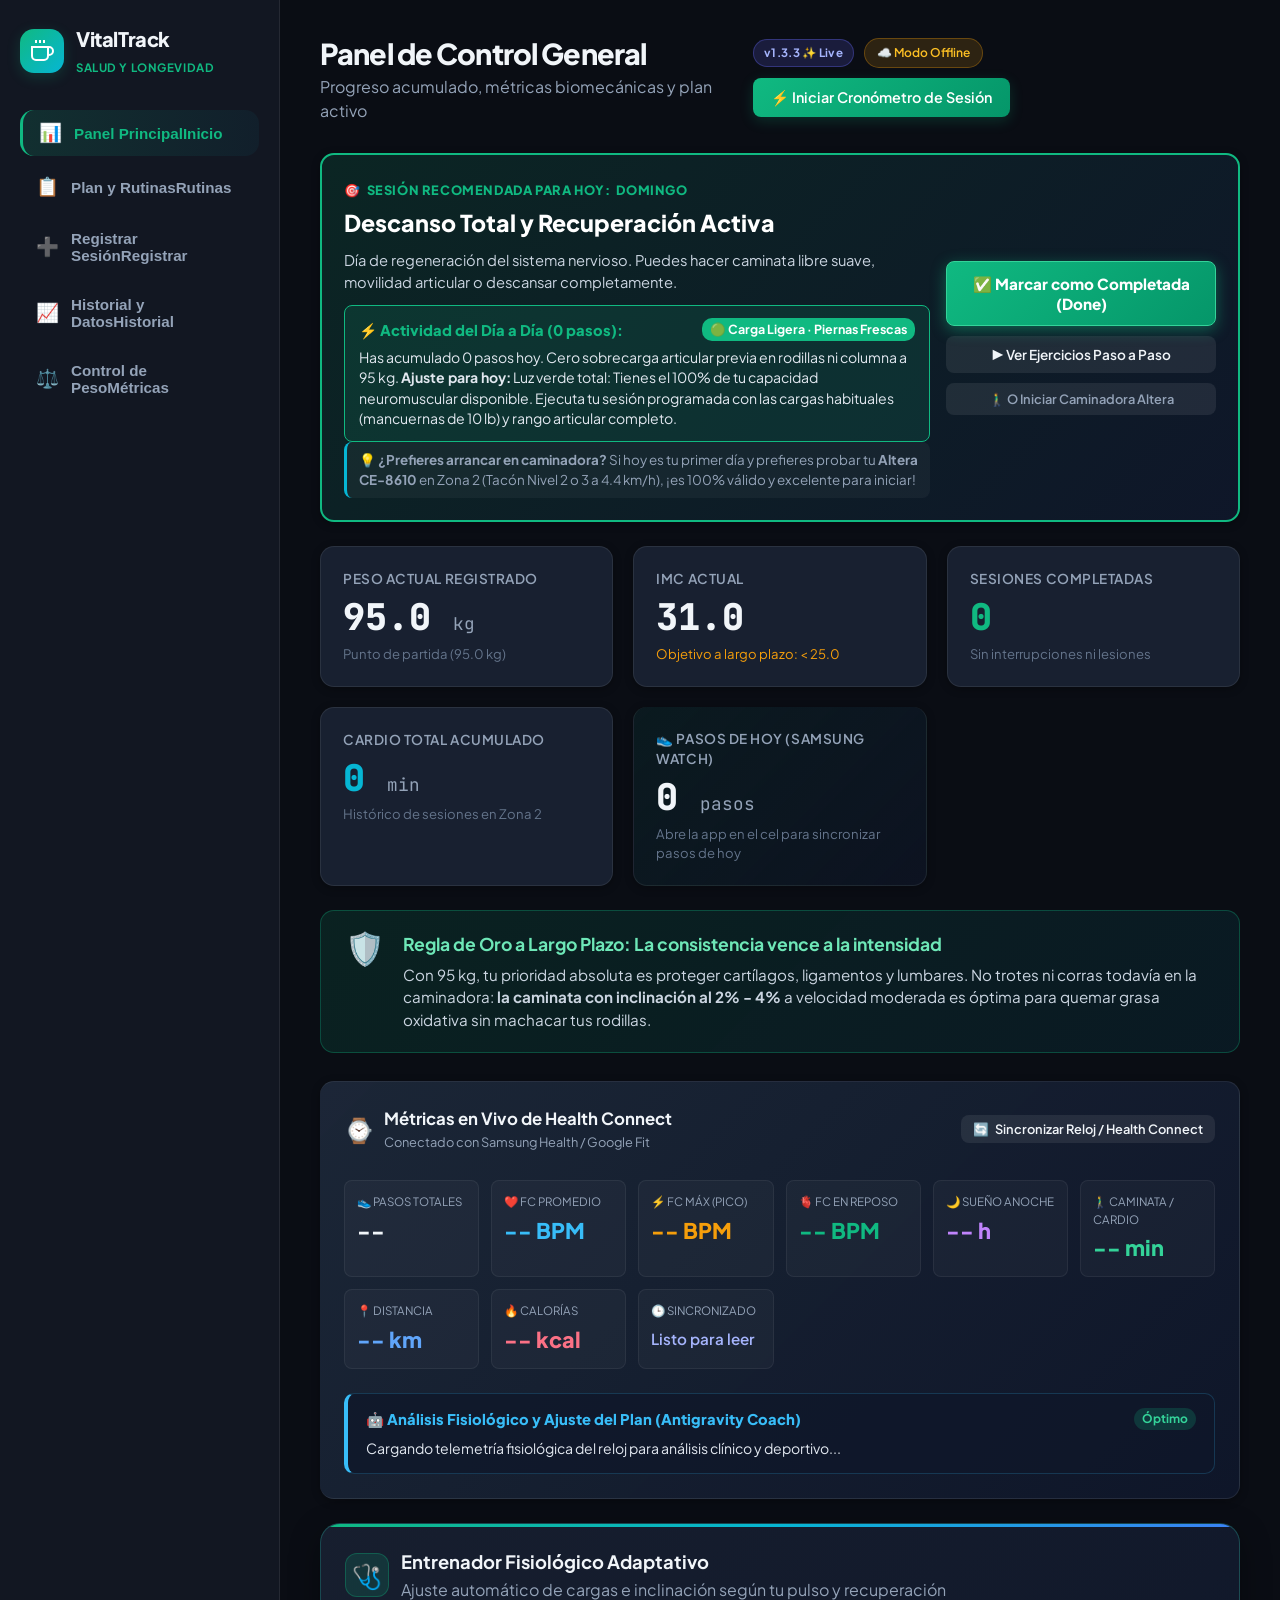
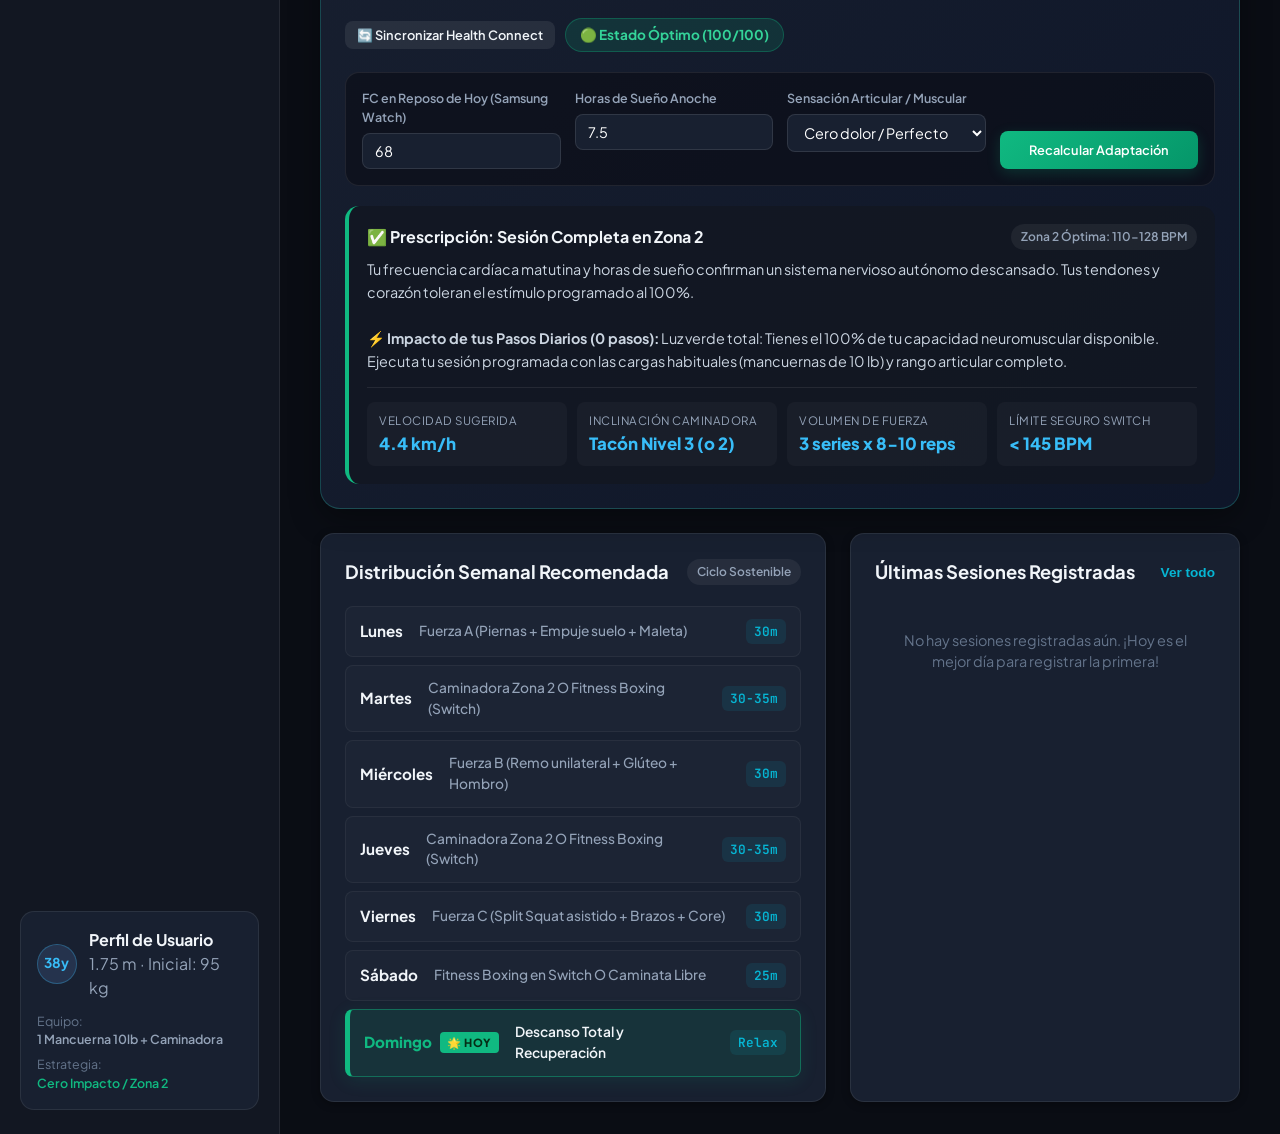
==== commit 2ae6ff57: "Upgrade SPA navigation, breadcrumbs, and onBackPressed for app/src/main/assets/index.html" ====
--- a/app/src/main/assets/index.html
+++ b/app/src/main/assets/index.html
@@ -35,26 +35,26 @@
         </div>
       </div>
 
-      <nav class="nav-menu">
-        <button class="nav-item active" data-tab="tab-dashboard" id="nav-btn-dash">
+      <nav class="nav-menu" id="main-nav-bar">
+        <button class="nav-item active" data-tab="tab-dashboard" id="nav-btn-dash" title="Panel Principal">
           <span class="nav-icon">📊</span>
-          <span>Panel Principal</span>
+          <span class="nav-label"><span class="label-full">Panel Principal</span><span class="label-short">Inicio</span></span>
         </button>
-        <button class="nav-item" data-tab="tab-rutinas" id="nav-btn-routines">
+        <button class="nav-item" data-tab="tab-rutinas" id="nav-btn-routines" title="Plan y Rutinas Paso a Paso">
           <span class="nav-icon">📋</span>
-          <span>Plan y Rutinas</span>
+          <span class="nav-label"><span class="label-full">Plan y Rutinas</span><span class="label-short">Rutinas</span></span>
         </button>
-        <button class="nav-item" data-tab="tab-registro" id="nav-btn-log">
-          <span class="nav-icon">✍️</span>
-          <span>Registrar Sesión</span>
+        <button class="nav-item nav-item-action" data-tab="tab-registro" id="nav-btn-log" title="Registrar Nueva Sesión">
+          <span class="nav-icon nav-icon-fab">➕</span>
+          <span class="nav-label"><span class="label-full">Registrar Sesión</span><span class="label-short">Registrar</span></span>
         </button>
-        <button class="nav-item" data-tab="tab-historial" id="nav-btn-history">
+        <button class="nav-item" data-tab="tab-historial" id="nav-btn-history" title="Historial y Telemetría">
           <span class="nav-icon">📈</span>
-          <span>Historial y Datos Duros</span>
+          <span class="nav-label"><span class="label-full">Historial y Datos</span><span class="label-short">Historial</span></span>
         </button>
-        <button class="nav-item" data-tab="tab-metricas" id="nav-btn-metrics">
+        <button class="nav-item" data-tab="tab-metricas" id="nav-btn-metrics" title="Control de Peso y Medidas">
           <span class="nav-icon">⚖️</span>
-          <span>Control de Peso / Cintura</span>
+          <span class="nav-label"><span class="label-full">Control de Peso</span><span class="label-short">Métricas</span></span>
         </button>
       </nav>
 
@@ -370,6 +370,14 @@
 
       <!-- SECCIÓN 2: PLAN Y RUTINAS DETALLADAS -->
       <section id="tab-rutinas" class="tab-pane">
+        <div class="nav-breadcrumb-bar">
+          <button type="button" class="btn-breadcrumb-back" onclick="window.switchTab('tab-dashboard')">
+            <span class="back-arrow">←</span>
+            <span>Volver al Inicio</span>
+          </button>
+          <span class="breadcrumb-separator">/</span>
+          <span class="breadcrumb-current">Plan y Rutinas Paso a Paso</span>
+        </div>
         <div class="routines-nav">
           <button class="sub-tab-btn active" data-routine="caminadora">🚶‍♂️ Caminadora (Cardio Zona 2)</button>
           <button class="sub-tab-btn" data-routine="boxing">🥊 Fitness Boxing (Nintendo Switch)</button>
@@ -406,6 +414,14 @@
 
       <!-- SECCIÓN 3: REGISTRAR SESIÓN -->
       <section id="tab-registro" class="tab-pane">
+        <div class="nav-breadcrumb-bar">
+          <button type="button" class="btn-breadcrumb-back" onclick="window.switchTab('tab-dashboard')">
+            <span class="back-arrow">←</span>
+            <span>Volver al Inicio</span>
+          </button>
+          <span class="breadcrumb-separator">/</span>
+          <span class="breadcrumb-current">Registro de Sesión</span>
+        </div>
         <div class="form-container card">
           <div class="card-header">
             <h3>📝 Registrar Nueva Sesión de Entrenamiento</h3>
@@ -514,6 +530,14 @@
 
       <!-- SECCIÓN 4: HISTORIAL Y DATOS DUROS -->
       <section id="tab-historial" class="tab-pane">
+        <div class="nav-breadcrumb-bar">
+          <button type="button" class="btn-breadcrumb-back" onclick="window.switchTab('tab-dashboard')">
+            <span class="back-arrow">←</span>
+            <span>Volver al Inicio</span>
+          </button>
+          <span class="breadcrumb-separator">/</span>
+          <span class="breadcrumb-current">Historial y Datos Duros</span>
+        </div>
         <div class="card">
           <div class="card-header">
             <div>
@@ -559,6 +583,14 @@
 
       <!-- SECCIÓN 5: MÉTRICAS Y PESO -->
       <section id="tab-metricas" class="tab-pane">
+        <div class="nav-breadcrumb-bar">
+          <button type="button" class="btn-breadcrumb-back" onclick="window.switchTab('tab-dashboard')">
+            <span class="back-arrow">←</span>
+            <span>Volver al Inicio</span>
+          </button>
+          <span class="breadcrumb-separator">/</span>
+          <span class="breadcrumb-current">Control de Peso y Medidas</span>
+        </div>
         <div class="metrics-grid">
           <div class="card">
             <div class="card-header">
--- a/app/src/main/assets/styles.css
+++ b/app/src/main/assets/styles.css
@@ -1,1420 +1,1544 @@
-:root {
-  --bg-primary: #0a0d14;
-  --bg-secondary: #121722;
-  --bg-card: #182030;
-  --bg-card-hover: #1e283d;
-  --border-color: rgba(255, 255, 255, 0.08);
-  --border-focus: #10b981;
-  
-  --text-main: #f1f5f9;
-  --text-muted: #94a3b8;
-  --text-dim: #64748b;
-
-  --accent-green: #10b981;
-  --accent-green-glow: rgba(16, 185, 129, 0.2);
-  --accent-cyan: #06b6d4;
-  --accent-blue: #3b82f6;
-  --accent-yellow: #f59e0b;
-  --accent-rose: #f43f5e;
-  
-  --radius-sm: 8px;
-  --radius-md: 14px;
-  --radius-lg: 20px;
-  --shadow-sm: 0 2px 8px rgba(0, 0, 0, 0.3);
-  --shadow-md: 0 8px 24px rgba(0, 0, 0, 0.4);
-}
-
-* {
-  box-sizing: border-box;
-  margin: 0;
-  padding: 0;
-}
-
-html {
-  -webkit-text-size-adjust: 100%;
-  text-size-adjust: 100%;
-  overflow-x: hidden;
-}
-
-body {
-  font-family: 'Plus Jakarta Sans', -apple-system, BlinkMacSystemFont, 'Segoe UI', Roboto, sans-serif;
-  background-color: var(--bg-primary);
-  color: var(--text-main);
-  line-height: 1.5;
-  min-height: 100vh;
-  -webkit-font-smoothing: antialiased;
-  -webkit-text-size-adjust: 100%;
-  text-size-adjust: 100%;
-  overflow-x: hidden;
-}
-
-/* Layout */
-.app-layout {
-  display: flex;
-  min-height: 100vh;
-}
-
-/* Sidebar */
-.sidebar {
-  width: 280px;
-  background: var(--bg-secondary);
-  border-right: 1px solid var(--border-color);
-  display: flex;
-  flex-direction: column;
-  padding: 24px 20px;
-  flex-shrink: 0;
-}
-
-.brand {
-  display: flex;
-  align-items: center;
-  gap: 12px;
-  margin-bottom: 32px;
-}
-
-.brand-icon {
-  width: 44px;
-  height: 44px;
-  border-radius: var(--radius-md);
-  background: linear-gradient(135deg, #10b981, #06b6d4);
-  display: flex;
-  align-items: center;
-  justify-content: center;
-  color: #fff;
-  box-shadow: 0 4px 14px var(--accent-green-glow);
-}
-
-.brand h2 {
-  font-size: 1.25rem;
-  font-weight: 800;
-  letter-spacing: -0.02em;
-}
-
-.badge-sub {
-  font-size: 0.72rem;
-  color: var(--accent-green);
-  text-transform: uppercase;
-  font-weight: 700;
-  letter-spacing: 0.05em;
-}
-
-.nav-menu {
-  display: flex;
-  flex-direction: column;
-  gap: 8px;
-  flex: 1;
-}
-
-.nav-item {
-  display: flex;
-  align-items: center;
-  gap: 12px;
-  padding: 12px 16px;
-  background: transparent;
-  border: none;
-  border-radius: var(--radius-md);
-  color: var(--text-muted);
-  font-size: 0.95rem;
-  font-weight: 600;
-  cursor: pointer;
-  text-align: left;
-  transition: all 0.2s ease;
-}
-
-.nav-item:hover {
-  background: rgba(255, 255, 255, 0.05);
-  color: var(--text-main);
-}
-
-.nav-item.active {
-  background: linear-gradient(90deg, rgba(16, 185, 129, 0.15), rgba(6, 182, 212, 0.05));
-  color: var(--accent-green);
-  border-left: 3px solid var(--accent-green);
-}
-
-.nav-icon {
-  font-size: 1.15rem;
-}
-
-/* User Box in Sidebar */
-.profile-summary-box {
-  background: var(--bg-card);
-  border: 1px solid var(--border-color);
-  border-radius: var(--radius-md);
-  padding: 16px;
-  margin-top: 20px;
-}
-
-.profile-header {
-  display: flex;
-  align-items: center;
-  gap: 12px;
-  margin-bottom: 12px;
-}
-
-.avatar {
-  width: 40px;
-  height: 40px;
-  border-radius: 50%;
-  background: #25334d;
-  color: #38bdf8;
-  display: flex;
-  align-items: center;
-  justify-content: center;
-  font-weight: 700;
-  font-size: 0.85rem;
-  border: 1px solid rgba(56, 189, 248, 0.3);
-}
-
-.stat-mini {
-  display: flex;
-  flex-direction: column;
-  font-size: 0.78rem;
-  margin-top: 6px;
-}
-
-.stat-mini .lbl {
-  color: var(--text-dim);
-}
-
-.stat-mini .val {
-  font-weight: 600;
-  color: var(--text-muted);
-}
-
-.stat-mini .accent-green {
-  color: var(--accent-green);
-}
-
-/* Main Area */
-.main-content {
-  flex: 1;
-  padding: 32px 40px;
-  overflow-y: auto;
-  max-width: 1400px;
-}
-
-.top-bar {
-  display: flex;
-  justify-content: space-between;
-  align-items: center;
-  margin-bottom: 30px;
-}
-
-.top-bar h1 {
-  font-size: 1.8rem;
-  font-weight: 800;
-  letter-spacing: -0.03em;
-}
-
-/* Tab panes */
-.tab-pane {
-  display: none;
-  animation: fadeIn 0.3s ease;
-}
-
-.tab-pane.active {
-  display: block;
-}
-
-@keyframes fadeIn {
-  from { opacity: 0; transform: translateY(6px); }
-  to { opacity: 1; transform: translateY(0); }
-}
-
-/* Stats Grid */
-.stats-grid {
-  display: grid;
-  grid-template-columns: repeat(auto-fit, minmax(230px, 1fr));
-  gap: 20px;
-  margin-bottom: 24px;
-}
-
-.stat-card {
-  background: var(--bg-card);
-  border: 1px solid var(--border-color);
-  border-radius: var(--radius-md);
-  padding: 22px;
-  box-shadow: var(--shadow-sm);
-  transition: transform 0.2s ease, border-color 0.2s ease;
-}
-
-.stat-card:hover {
-  transform: translateY(-2px);
-  border-color: rgba(255, 255, 255, 0.15);
-}
-
-.stat-title {
-  font-size: 0.85rem;
-  color: var(--text-muted);
-  font-weight: 600;
-  text-transform: uppercase;
-  letter-spacing: 0.04em;
-  margin-bottom: 8px;
-}
-
-.stat-value {
-  font-size: 2.3rem;
-  font-weight: 800;
-  font-family: 'JetBrains Mono', monospace;
-  line-height: 1.1;
-  margin-bottom: 6px;
-}
-
-.stat-value .unit {
-  font-size: 1.1rem;
-  color: var(--text-muted);
-  font-weight: 400;
-}
-
-.stat-caption {
-  font-size: 0.82rem;
-  color: var(--text-dim);
-}
-
-/* Colors */
-.text-green { color: var(--accent-green); }
-.text-blue { color: var(--accent-cyan); }
-.text-yellow { color: var(--accent-yellow); }
-.text-muted { color: var(--text-muted); }
-
-/* Safety Banner */
-.safety-banner {
-  display: flex;
-  gap: 18px;
-  align-items: flex-start;
-  background: linear-gradient(135deg, rgba(16, 185, 129, 0.12), rgba(6, 182, 212, 0.08));
-  border: 1px solid rgba(16, 185, 129, 0.3);
-  border-radius: var(--radius-md);
-  padding: 20px 24px;
-  margin-bottom: 28px;
-}
-
-.banner-icon {
-  font-size: 2rem;
-  line-height: 1;
-}
-
-.banner-body h3 {
-  font-size: 1.1rem;
-  font-weight: 700;
-  color: #6ee7b7;
-  margin-bottom: 6px;
-}
-
-.banner-body p {
-  color: #cbd5e1;
-  font-size: 0.95rem;
-  line-height: 1.5;
-}
-
-/* Dashboard Columns */
-.dashboard-columns {
-  display: grid;
-  grid-template-columns: 1.3fr 1fr;
-  gap: 24px;
-}
-
-.card {
-  background: var(--bg-card);
-  border: 1px solid var(--border-color);
-  border-radius: var(--radius-md);
-  padding: 24px;
-  box-shadow: var(--shadow-sm);
-}
-
-.card-header {
-  display: flex;
-  justify-content: space-between;
-  align-items: center;
-  margin-bottom: 20px;
-}
-
-.card-header h3 {
-  font-size: 1.15rem;
-  font-weight: 700;
-}
-
-.badge-tag {
-  background: rgba(255, 255, 255, 0.06);
-  padding: 4px 10px;
-  border-radius: 20px;
-  font-size: 0.75rem;
-  color: var(--text-muted);
-  font-weight: 600;
-}
-
-/* Weekly schedule list */
-.weekly-schedule {
-  display: flex;
-  flex-direction: column;
-  gap: 10px;
-}
-
-.day-row {
-  display: grid;
-  grid-template-columns: 90px 1fr 60px;
-  align-items: center;
-  padding: 12px 14px;
-  background: rgba(255, 255, 255, 0.02);
-  border: 1px solid var(--border-color);
-  border-radius: var(--radius-sm);
-  font-size: 0.9rem;
-  transition: background 0.15s ease;
-}
-
-.day-row:hover {
-  background: rgba(255, 255, 255, 0.05);
-}
-
-.day-name {
-  font-weight: 700;
-  color: var(--text-muted);
-}
-
-.day-task {
-  color: var(--text-main);
-  font-weight: 500;
-}
-
-.day-time {
-  text-align: right;
-  font-family: 'JetBrains Mono', monospace;
-  font-size: 0.82rem;
-  color: var(--accent-cyan);
-}
-
-/* Buttons */
-.btn {
-  display: inline-flex;
-  align-items: center;
-  justify-content: center;
-  gap: 8px;
-  padding: 10px 18px;
-  border-radius: var(--radius-sm);
-  font-size: 0.9rem;
-  font-weight: 600;
-  cursor: pointer;
-  border: none;
-  transition: all 0.2s ease;
-  font-family: inherit;
-}
-
-.btn-primary {
-  background: linear-gradient(135deg, #10b981, #059669);
-  color: white;
-  box-shadow: 0 4px 14px var(--accent-green-glow);
-}
-
-.btn-primary:hover {
-  filter: brightness(1.1);
-  transform: translateY(-1px);
-}
-
-.btn-secondary {
-  background: rgba(255, 255, 255, 0.08);
-  color: var(--text-main);
-}
-
-.btn-secondary:hover {
-  background: rgba(255, 255, 255, 0.14);
-}
-
-.btn-text {
-  background: transparent;
-  border: none;
-  color: var(--accent-cyan);
-  font-weight: 600;
-  font-size: 0.85rem;
-  cursor: pointer;
-}
-
-.btn-sm {
-  padding: 6px 12px;
-  font-size: 0.8rem;
-}
-
-.btn-chip {
-  background: #232d42;
-  border: 1px solid var(--border-color);
-  color: var(--text-muted);
-  border-radius: 14px;
-  padding: 4px 10px;
-  font-size: 0.8rem;
-  cursor: pointer;
-  transition: all 0.15s ease;
-}
-
-.btn-chip:hover {
-  color: var(--text-main);
-  border-color: var(--accent-green);
-  background: #2b3852;
-}
-
-/* Routines View */
-.routines-nav {
-  display: flex;
-  gap: 10px;
-  flex-wrap: wrap;
-  margin-bottom: 20px;
-}
-
-.sub-tab-btn {
-  padding: 10px 18px;
-  background: var(--bg-card);
-  border: 1px solid var(--border-color);
-  border-radius: var(--radius-sm);
-  color: var(--text-muted);
-  font-size: 0.92rem;
-  font-weight: 600;
-  cursor: pointer;
-  transition: all 0.2s ease;
-}
-
-.sub-tab-btn:hover {
-  background: var(--bg-card-hover);
-  color: var(--text-main);
-}
-
-.sub-tab-btn.active {
-  background: var(--accent-green);
-  color: #052e16;
-  border-color: var(--accent-green);
-  font-weight: 700;
-}
-
-.routine-viewer {
-  margin-bottom: 24px;
-}
-
-.routine-exercise-card {
-  background: rgba(255, 255, 255, 0.02);
-  border: 1px solid var(--border-color);
-  border-radius: var(--radius-md);
-  padding: 18px;
-  margin-bottom: 16px;
-  display: grid;
-  grid-template-columns: auto 1fr auto;
-  gap: 20px;
-  align-items: center;
-}
-
-.exercise-left-col {
-  display: flex;
-  flex-direction: column;
-  align-items: center;
-  gap: 10px;
-}
-
-.exercise-num {
-  width: 32px;
-  height: 32px;
-  border-radius: 50%;
-  background: #223048;
-  color: var(--accent-cyan);
-  font-weight: 700;
-  display: flex;
-  align-items: center;
-  justify-content: center;
-  font-size: 0.85rem;
-}
-
-.exercise-thumb {
-  width: 90px;
-  height: 60px;
-  object-fit: cover;
-  border-radius: var(--radius-sm);
-  border: 1px solid rgba(255, 255, 255, 0.15);
-  cursor: pointer;
-  transition: transform 0.2s ease, box-shadow 0.2s ease;
-}
-
-.exercise-thumb:hover {
-  transform: scale(1.08);
-  box-shadow: 0 4px 12px rgba(6, 182, 212, 0.3);
-  border-color: var(--accent-cyan);
-}
-
-.exercise-details h4 {
-  font-size: 1.05rem;
-  margin-bottom: 4px;
-  color: #f8fafc;
-}
-
-.exercise-details p {
-  color: var(--text-muted);
-  font-size: 0.88rem;
-  margin-bottom: 8px;
-}
-
-.exercise-cue {
-  display: inline-block;
-  font-size: 0.8rem;
-  color: #34d399;
-  background: rgba(52, 211, 153, 0.1);
-  padding: 4px 10px;
-  border-radius: 4px;
-  font-weight: 600;
-  margin-bottom: 8px;
-}
-
-.exercise-actions-bar {
-  margin-top: 6px;
-}
-
-.btn-video-guide {
-  display: inline-flex;
-  align-items: center;
-  gap: 6px;
-  font-size: 0.78rem;
-  color: #38bdf8;
-  text-decoration: none;
-  background: rgba(56, 189, 248, 0.08);
-  border: 1px solid rgba(56, 189, 248, 0.25);
-  padding: 4px 10px;
-  border-radius: 6px;
-  font-weight: 600;
-  transition: all 0.2s ease;
-}
-
-.btn-video-guide:hover {
-  background: rgba(56, 189, 248, 0.18);
-  color: #fff;
-  border-color: #38bdf8;
-}
-
-.btn-video-local {
-  background: rgba(16, 185, 129, 0.15) !important;
-  color: #34d399 !important;
-  border: 1px solid rgba(16, 185, 129, 0.45) !important;
-  font-weight: 700 !important;
-}
-
-.btn-video-local:hover {
-  background: rgba(16, 185, 129, 0.35) !important;
-  color: #fff !important;
-  border-color: #10b981 !important;
-}
-
-.btn-video-drive {
-  background: rgba(56, 189, 248, 0.12) !important;
-  color: #38bdf8 !important;
-  border: 1px solid rgba(56, 189, 248, 0.35) !important;
-}
-
-.btn-video-drive:hover {
-  background: rgba(56, 189, 248, 0.25) !important;
-  color: #fff !important;
-}
-
-.exercise-meta {
-  text-align: right;
-  font-family: 'JetBrains Mono', monospace;
-  font-size: 0.88rem;
-  color: var(--accent-yellow);
-}
-
-/* Timer Card */
-.timer-card {
-  display: flex;
-  flex-direction: column;
-  align-items: center;
-  text-align: center;
-  padding: 30px;
-  background: radial-gradient(circle at top, #1a253a, #131a29);
-}
-
-.timer-display {
-  font-family: 'JetBrains Mono', monospace;
-  font-size: 3.5rem;
-  font-weight: 800;
-  letter-spacing: 2px;
-  color: #38bdf8;
-  margin: 16px 0;
-  text-shadow: 0 0 20px rgba(56, 189, 248, 0.3);
-}
-
-.timer-controls {
-  display: flex;
-  flex-direction: column;
-  align-items: center;
-  gap: 14px;
-}
-
-.timer-presets {
-  display: flex;
-  align-items: center;
-  gap: 8px;
-  font-size: 0.85rem;
-  color: var(--text-muted);
-  margin-top: 6px;
-}
-
-/* Forms */
-.form-grid {
-  display: grid;
-  grid-template-columns: repeat(auto-fit, minmax(220px, 1fr));
-  gap: 18px;
-  margin-bottom: 20px;
-}
-
-.form-group {
-  display: flex;
-  flex-direction: column;
-  gap: 6px;
-}
-
-.form-group label {
-  font-size: 0.86rem;
-  font-weight: 600;
-  color: var(--text-muted);
-}
-
-input[type="text"],
-input[type="number"],
-input[type="date"],
-select,
-textarea {
-  background: #0f1420;
-  border: 1px solid var(--border-color);
-  border-radius: var(--radius-sm);
-  padding: 10px 14px;
-  color: var(--text-main);
-  font-size: 0.95rem;
-  font-family: inherit;
-  outline: none;
-  transition: border-color 0.2s ease, box-shadow 0.2s ease;
-}
-
-input:focus,
-select:focus,
-textarea:focus {
-  border-color: var(--accent-green);
-  box-shadow: 0 0 0 3px rgba(16, 185, 129, 0.15);
-}
-
-.subform-box {
-  background: rgba(255, 255, 255, 0.02);
-  border: 1px dashed var(--border-color);
-  border-radius: var(--radius-md);
-  padding: 18px;
-  margin-bottom: 20px;
-}
-
-.subform-box h4 {
-  font-size: 0.95rem;
-  margin-bottom: 12px;
-  color: var(--accent-cyan);
-}
-
-.checkbox-label {
-  display: flex;
-  align-items: center;
-  gap: 10px;
-  cursor: pointer;
-  font-size: 0.92rem;
-  color: #cbd5e1;
-}
-
-.checkbox-label input[type="checkbox"] {
-  width: 18px;
-  height: 18px;
-  accent-color: var(--accent-green);
-}
-
-.form-actions {
-  display: flex;
-  justify-content: flex-end;
-  gap: 12px;
-  margin-top: 10px;
-}
-
-/* Tables */
-.table-responsive {
-  overflow-x: auto;
-}
-
-.data-table {
-  width: 100%;
-  border-collapse: collapse;
-  text-align: left;
-  font-size: 0.88rem;
-}
-
-.data-table th {
-  padding: 12px 14px;
-  background: rgba(255, 255, 255, 0.03);
-  color: var(--text-muted);
-  font-weight: 600;
-  border-bottom: 1px solid var(--border-color);
-  white-space: nowrap;
-}
-
-.data-table td {
-  padding: 14px;
-  border-bottom: 1px solid var(--border-color);
-  color: var(--text-main);
-}
-
-.data-table tr:hover td {
-  background: rgba(255, 255, 255, 0.02);
-}
-
-.badge-pill {
-  display: inline-block;
-  padding: 3px 8px;
-  border-radius: 12px;
-  font-size: 0.76rem;
-  font-weight: 700;
-}
-
-.badge-cardio { background: rgba(6, 182, 212, 0.15); color: #22d3ee; }
-.badge-boxing { background: rgba(239, 68, 68, 0.18); color: #f87171; }
-.badge-strength { background: rgba(16, 185, 129, 0.15); color: #34d399; }
-.badge-mobility { background: rgba(245, 158, 11, 0.15); color: #fbbf24; }
-
-.badge-safe {
-  color: #34d399;
-  font-weight: 600;
-}
-
-.btn-del {
-  background: transparent;
-  border: none;
-  color: var(--accent-rose);
-  cursor: pointer;
-  font-size: 0.85rem;
-  opacity: 0.7;
-}
-
-.btn-del:hover {
-  opacity: 1;
-}
-
-.filter-actions {
-  display: flex;
-  gap: 10px;
-  align-items: center;
-}
-
-.select-sm {
-  padding: 6px 10px;
-  font-size: 0.82rem;
-}
-
-.empty-state {
-  color: var(--text-dim);
-  font-size: 0.9rem;
-  text-align: center;
-  padding: 24px;
-}
-
-/* Metrics tab */
-.metrics-grid {
-  display: grid;
-  grid-template-columns: 1fr 1.2fr;
-  gap: 24px;
-}
-
-/* Responsive Layout - Mobile App Optimization */
-@media (max-width: 1024px) {
-  .dashboard-columns,
-  .metrics-grid {
-    grid-template-columns: 1fr;
-  }
-}
-
-@media (max-width: 768px) {
-  .app-layout {
-    flex-direction: column;
-    min-height: 100vh;
-  }
-
-  /* Barra de Navegación Inferior Flotante (Estilo App Nativa) */
-  .sidebar {
-    width: 100%;
-    padding: 10px 14px 6px 14px;
-    background: #0f172a;
-    border-right: none;
-    border-bottom: 1px solid rgba(255, 255, 255, 0.08);
-  }
-
-  .sidebar .brand {
-    margin-bottom: 0;
-    justify-content: space-between;
-  }
-
-  .sidebar .brand h2 {
-    font-size: 1.1rem;
-  }
-
-  .brand-icon {
-    width: 34px;
-    height: 34px;
-  }
-
-  .sidebar .profile-summary-box {
-    display: none; /* Se oculta para no ocupar media pantalla en el móvil */
-  }
-
-  .nav-menu {
-    position: fixed;
-    bottom: 0;
-    left: 0;
-    right: 0;
-    height: 60px;
-    background: rgba(13, 18, 28, 0.96);
-    backdrop-filter: blur(16px);
-    -webkit-backdrop-filter: blur(16px);
-    border-top: 1px solid rgba(255, 255, 255, 0.12);
-    display: flex;
-    flex-direction: row;
-    justify-content: space-around;
-    align-items: center;
-    padding: 4px 6px;
-    gap: 2px;
-    z-index: 9999;
-    box-shadow: 0 -6px 25px rgba(0, 0, 0, 0.65);
-  }
-
-  .nav-item {
-    flex-direction: column;
-    gap: 2px;
-    padding: 6px 2px;
-    border-radius: 8px;
-    font-size: 0.65rem;
-    font-weight: 700;
-    text-align: center;
-    justify-content: center;
-    flex: 1;
-    border-left: none !important;
-    border-bottom: 2px solid transparent;
-    color: #94a3b8;
-  }
-
-  .nav-item.active {
-    background: rgba(16, 185, 129, 0.12);
-    color: #10b981;
-    border-bottom: 2px solid #10b981;
-  }
-
-  .nav-icon {
-    font-size: 1.15rem;
-    line-height: 1;
-  }
-
-  .main-content {
-    padding: 14px 12px 76px 12px; /* Espacio inferior para la barra fija */
-    max-width: 100vw;
-    overflow-x: hidden;
-  }
-
-  .top-bar {
-    margin-bottom: 14px;
-    flex-direction: column;
-    align-items: flex-start;
-    gap: 10px;
-  }
-
-  .top-bar h1 {
-    font-size: 1.25rem;
-  }
-
-  .top-bar p {
-    font-size: 0.8rem;
-  }
-
-  .header-actions {
-    width: 100%;
-    justify-content: space-between;
-    gap: 8px;
-  }
-
-  #btn-quick-workout {
-    width: 100%;
-    padding: 10px 14px;
-    font-size: 0.85rem;
-  }
-
-  /* Tarjetas y Estadísticas Móviles Compactas */
-  #today-workout-banner {
-    padding: 14px !important;
-    margin-bottom: 14px !important;
-  }
-
-  #today-workout-title {
-    font-size: 1.15rem !important;
-  }
-
-  #today-workout-desc {
-    font-size: 0.84rem !important;
-    line-height: 1.4 !important;
-  }
-
-  .stats-grid {
-    grid-template-columns: 1fr 1fr;
-    gap: 10px;
-    margin-bottom: 14px;
-  }
-
-  .stat-card {
-    padding: 12px 10px;
-  }
-
-  .stat-title {
-    font-size: 0.72rem;
-  }
-
-  .stat-value {
-    font-size: 1.35rem;
-  }
-
-  .stat-caption {
-    font-size: 0.68rem;
-  }
-
-  /* Rutinas y Ejercicios Móviles */
-  .routines-nav {
-    gap: 6px;
-    overflow-x: auto;
-    flex-wrap: nowrap;
-    padding-bottom: 6px;
-    -webkit-overflow-scrolling: touch;
-  }
-
-  .sub-tab-btn {
-    padding: 8px 12px;
-    font-size: 0.8rem;
-    white-space: nowrap;
-    flex-shrink: 0;
-  }
-
-  .routine-exercise-card {
-    display: flex;
-    flex-direction: column;
-    align-items: stretch;
-    gap: 12px;
-    padding: 14px;
-  }
-
-  .exercise-left-col {
-    flex-direction: row;
-    align-items: center;
-    justify-content: flex-start;
-    gap: 10px;
-  }
-
-  .exercise-thumb {
-    width: 100px;
-    height: 65px;
-    border-radius: 8px;
-  }
-
-  .exercise-details h4 {
-    font-size: 0.98rem;
-  }
-
-  .exercise-details p {
-    font-size: 0.82rem;
-  }
-
-  .exercise-cue {
-    font-size: 0.78rem;
-    padding: 6px 10px;
-    display: block;
-    line-height: 1.35;
-  }
-
-  .exercise-actions-bar {
-    display: flex;
-    gap: 8px;
-    width: 100%;
-  }
-
-  .exercise-actions-bar .btn-video-guide {
-    flex: 1;
-    text-align: center;
-    justify-content: center;
-    padding: 8px 10px;
-    font-size: 0.82rem;
-  }
-
-  .exercise-meta {
-    text-align: left;
-    font-size: 0.78rem;
-  }
-}
-
-
-/* Video Modal */
-.video-modal-backdrop {
-  display: none;
-  position: fixed;
-  top: 0;
-  left: 0;
-  width: 100vw;
-  height: 100vh;
-  background: rgba(0, 0, 0, 0.88);
-  backdrop-filter: blur(8px);
-  z-index: 9999;
-  justify-content: center;
-  align-items: center;
-  padding: 16px;
-}
-
-.video-modal-backdrop.open {
-  display: flex;
-  animation: fadeIn 0.2s ease;
-}
-
-.video-modal-content {
-  background: #121927;
-  border: 1px solid rgba(255, 255, 255, 0.15);
-  border-radius: var(--radius-md);
-  width: 100%;
-  max-width: 820px;
-  box-shadow: 0 20px 50px rgba(0, 0, 0, 0.75);
-  overflow: hidden;
-  display: flex;
-  flex-direction: column;
-}
-
-.video-modal-header {
-  display: flex;
-  justify-content: space-between;
-  align-items: center;
-  padding: 14px 20px;
-  background: #182338;
-  border-bottom: 1px solid var(--border-color);
-}
-
-.video-modal-header h3 {
-  font-size: 1.1rem;
-  font-weight: 700;
-  color: #38bdf8;
-  margin: 0;
-}
-
-.btn-close-modal {
-  background: transparent;
-  border: none;
-  color: var(--text-muted);
-  font-size: 1.8rem;
-  line-height: 1;
-  cursor: pointer;
-  padding: 0 6px;
-}
-
-.btn-close-modal:hover {
-  color: #fff;
-}
-
-.video-modal-body {
-  padding: 0;
-  display: flex;
-  justify-content: center;
-  background: #000;
-  position: relative;
-}
-
-.video-responsive-wrapper {
-  position: relative;
-  width: 100%;
-  padding-bottom: 56.25%; /* 16:9 Aspect Ratio */
-  height: 0;
-  background: #000;
-}
-
-.video-responsive-wrapper iframe,
-.video-responsive-wrapper video {
-  position: absolute;
-  top: 0;
-  left: 0;
-  width: 100%;
-  height: 100%;
-  border: 0;
-}
-
-.video-modal-footer {
-  padding: 16px 20px;
-  background: #141c2c;
-  border-top: 1px solid var(--border-color);
-  display: flex;
-  flex-direction: column;
-  gap: 12px;
-}
-
-.video-cue-box {
-  background: rgba(16, 185, 129, 0.08);
-  border: 1px solid rgba(16, 185, 129, 0.25);
-  border-left: 4px solid #10b981;
-  padding: 12px 14px;
-  border-radius: 8px;
-}
-
-.video-actions-row {
-  display: flex;
-  justify-content: space-between;
-  align-items: center;
-  flex-wrap: wrap;
-  gap: 10px;
-}
-
-/* Entrenador Fisiológico Adaptativo */
-.coach-card {
-  background: linear-gradient(135deg, rgba(24, 32, 48, 0.95), rgba(15, 23, 42, 0.95));
-  border: 1px solid rgba(45, 212, 191, 0.25);
-  border-radius: var(--radius-lg);
-  padding: 24px;
-  margin-bottom: 24px;
-  box-shadow: 0 10px 30px rgba(0, 0, 0, 0.35);
-  position: relative;
-  overflow: hidden;
-}
-
-.coach-card::before {
-  content: '';
-  position: absolute;
-  top: 0;
-  left: 0;
-  right: 0;
-  height: 3px;
-  background: linear-gradient(90deg, #10b981, #06b6d4, #3b82f6);
-}
-
-.coach-header {
-  display: flex;
-  justify-content: space-between;
-  align-items: center;
-  flex-wrap: wrap;
-  gap: 16px;
-  margin-bottom: 20px;
-}
-
-.coach-title-area {
-  display: flex;
-  align-items: center;
-  gap: 12px;
-}
-
-.coach-avatar {
-  width: 44px;
-  height: 44px;
-  border-radius: 12px;
-  background: rgba(16, 185, 129, 0.15);
-  display: flex;
-  align-items: center;
-  justify-content: center;
-  font-size: 1.5rem;
-  border: 1px solid rgba(16, 185, 129, 0.3);
-}
-
-.coach-title-area h3 {
-  font-size: 1.15rem;
-  font-weight: 700;
-  color: var(--text-main);
-  margin-bottom: 2px;
-}
-
-.readiness-pill {
-  display: inline-flex;
-  align-items: center;
-  gap: 8px;
-  padding: 6px 14px;
-  border-radius: 999px;
-  font-weight: 700;
-  font-size: 0.85rem;
-}
-
-.readiness-green {
-  background: rgba(16, 185, 129, 0.15);
-  color: #34d399;
-  border: 1px solid rgba(16, 185, 129, 0.3);
-}
-
-.readiness-yellow {
-  background: rgba(245, 158, 11, 0.15);
-  color: #fbbf24;
-  border: 1px solid rgba(245, 158, 11, 0.3);
-}
-
-.readiness-rose {
-  background: rgba(244, 63, 94, 0.15);
-  color: #fb7185;
-  border: 1px solid rgba(244, 63, 94, 0.3);
-}
-
-.coach-inputs-row {
-  display: grid;
-  grid-template-columns: repeat(auto-fit, minmax(180px, 1fr));
-  gap: 14px;
-  background: rgba(10, 13, 20, 0.6);
-  padding: 16px;
-  border-radius: var(--radius-md);
-  margin-bottom: 20px;
-  border: 1px solid var(--border-color);
-}
-
-.coach-input-item {
-  display: flex;
-  flex-direction: column;
-  gap: 6px;
-}
-
-.coach-input-item label {
-  font-size: 0.78rem;
-  color: var(--text-muted);
-  font-weight: 600;
-}
-
-.coach-input-item input, .coach-input-item select {
-  background: #182030;
-  border: 1px solid rgba(255, 255, 255, 0.1);
-  color: #fff;
-  padding: 8px 12px;
-  border-radius: var(--radius-sm);
-  font-size: 0.9rem;
-}
-
-.coach-input-item input:focus, .coach-input-item select:focus {
-  border-color: #06b6d4;
-  outline: none;
-}
-
-.adaptive-verdict {
-  background: rgba(18, 23, 34, 0.85);
-  border-radius: var(--radius-md);
-  padding: 18px;
-  border-left: 4px solid #10b981;
-  transition: all 0.3s ease;
-}
-
-.adaptive-verdict.verdict-yellow {
-  border-left-color: #f59e0b;
-}
-
-.adaptive-verdict.verdict-rose {
-  border-left-color: #f43f5e;
-}
-
-.verdict-headline {
-  display: flex;
-  align-items: center;
-  justify-content: space-between;
-  gap: 10px;
-  margin-bottom: 8px;
-  font-weight: 700;
-  font-size: 1rem;
-}
-
-.verdict-body {
-  font-size: 0.9rem;
-  color: #cbd5e1;
-  line-height: 1.6;
-}
-
-.adaptive-params-grid {
-  display: grid;
-  grid-template-columns: repeat(auto-fit, minmax(140px, 1fr));
-  gap: 10px;
-  margin-top: 14px;
-  padding-top: 14px;
-  border-top: 1px solid rgba(255, 255, 255, 0.08);
-}
-
-.param-item {
-  background: rgba(255, 255, 255, 0.03);
-  padding: 10px 12px;
-  border-radius: var(--radius-sm);
-}
-
-.param-label {
-  font-size: 0.72rem;
-  color: var(--text-muted);
-  text-transform: uppercase;
-  letter-spacing: 0.5px;
-}
-
-.param-value {
-  font-size: 1.05rem;
-  font-weight: 800;
-  color: #38bdf8;
-  margin-top: 2px;
-}
-
-/* Agenda Semanal y Día Actual Activo */
-.weekly-schedule {
-  display: flex;
-  flex-direction: column;
-  gap: 8px;
-  margin-top: 10px;
-}
-
-.day-row {
-  display: flex;
-  justify-content: space-between;
-  align-items: center;
-  padding: 12px 14px;
-  border-radius: var(--radius-sm);
-  background: rgba(255, 255, 255, 0.02);
-  border: 1px solid rgba(255, 255, 255, 0.05);
-  transition: all 0.25s ease;
-}
-
-.day-row:hover {
-  background: rgba(255, 255, 255, 0.05);
-}
-
-.day-name {
-  font-weight: 700;
-  color: var(--text-main);
-  font-size: 0.95rem;
-  display: flex;
-  align-items: center;
-}
-
-.day-task {
-  font-size: 0.86rem;
-  color: #94a3b8;
-  flex: 1;
-  margin: 0 16px;
-}
-
-.day-time {
-  font-size: 0.8rem;
-  font-weight: 600;
-  color: #06b6d4;
-  background: rgba(6, 182, 212, 0.1);
-  padding: 3px 8px;
-  border-radius: 6px;
-}
-
-.day-row.active-today {
-  background: rgba(16, 185, 129, 0.12) !important;
-  border: 1px solid rgba(16, 185, 129, 0.45) !important;
-  border-left: 5px solid #10b981 !important;
-  box-shadow: 0 4px 18px rgba(16, 185, 129, 0.12);
-}
-
-.day-row.active-today .day-name {
-  color: #10b981;
-  font-weight: 800;
-}
-
-.day-row.active-today .day-name::after {
-  content: '🌟 HOY';
-  font-size: 0.7rem;
-  background: #10b981;
-  color: #052e16;
-  padding: 2px 7px;
-  border-radius: 4px;
-  margin-left: 8px;
-  font-weight: 800;
-  letter-spacing: 0.5px;
-}
-
-.day-row.active-today .day-task {
-  color: #f1f5f9;
-  font-weight: 600;
-}
-
+:root {
+  --bg-primary: #0a0d14;
+  --bg-secondary: #121722;
+  --bg-card: #182030;
+  --bg-card-hover: #1e283d;
+  --border-color: rgba(255, 255, 255, 0.08);
+  --border-focus: #10b981;
+  
+  --text-main: #f1f5f9;
+  --text-muted: #94a3b8;
+  --text-dim: #64748b;
+
+  --accent-green: #10b981;
+  --accent-green-glow: rgba(16, 185, 129, 0.2);
+  --accent-cyan: #06b6d4;
+  --accent-blue: #3b82f6;
+  --accent-yellow: #f59e0b;
+  --accent-rose: #f43f5e;
+  
+  --radius-sm: 8px;
+  --radius-md: 14px;
+  --radius-lg: 20px;
+  --shadow-sm: 0 2px 8px rgba(0, 0, 0, 0.3);
+  --shadow-md: 0 8px 24px rgba(0, 0, 0, 0.4);
+}
+
+* {
+  box-sizing: border-box;
+  margin: 0;
+  padding: 0;
+}
+
+html {
+  -webkit-text-size-adjust: 100%;
+  text-size-adjust: 100%;
+  overflow-x: hidden;
+}
+
+body {
+  font-family: 'Plus Jakarta Sans', -apple-system, BlinkMacSystemFont, 'Segoe UI', Roboto, sans-serif;
+  background-color: var(--bg-primary);
+  color: var(--text-main);
+  line-height: 1.5;
+  min-height: 100vh;
+  -webkit-font-smoothing: antialiased;
+  -webkit-text-size-adjust: 100%;
+  text-size-adjust: 100%;
+  overflow-x: hidden;
+}
+
+/* Layout */
+.app-layout {
+  display: flex;
+  min-height: 100vh;
+}
+
+/* Sidebar */
+.sidebar {
+  width: 280px;
+  background: var(--bg-secondary);
+  border-right: 1px solid var(--border-color);
+  display: flex;
+  flex-direction: column;
+  padding: 24px 20px;
+  flex-shrink: 0;
+}
+
+.brand {
+  display: flex;
+  align-items: center;
+  gap: 12px;
+  margin-bottom: 32px;
+}
+
+.brand-icon {
+  width: 44px;
+  height: 44px;
+  border-radius: var(--radius-md);
+  background: linear-gradient(135deg, #10b981, #06b6d4);
+  display: flex;
+  align-items: center;
+  justify-content: center;
+  color: #fff;
+  box-shadow: 0 4px 14px var(--accent-green-glow);
+}
+
+.brand h2 {
+  font-size: 1.25rem;
+  font-weight: 800;
+  letter-spacing: -0.02em;
+}
+
+.badge-sub {
+  font-size: 0.72rem;
+  color: var(--accent-green);
+  text-transform: uppercase;
+  font-weight: 700;
+  letter-spacing: 0.05em;
+}
+
+.nav-menu {
+  display: flex;
+  flex-direction: column;
+  gap: 8px;
+  flex: 1;
+}
+
+.nav-item {
+  display: flex;
+  align-items: center;
+  gap: 12px;
+  padding: 12px 16px;
+  background: transparent;
+  border: none;
+  border-radius: var(--radius-md);
+  color: var(--text-muted);
+  font-size: 0.95rem;
+  font-weight: 600;
+  cursor: pointer;
+  text-align: left;
+  transition: all 0.2s ease;
+}
+
+.nav-item:hover {
+  background: rgba(255, 255, 255, 0.05);
+  color: var(--text-main);
+}
+
+.nav-item.active {
+  background: linear-gradient(90deg, rgba(16, 185, 129, 0.15), rgba(6, 182, 212, 0.05));
+  color: var(--accent-green);
+  border-left: 3px solid var(--accent-green);
+}
+
+.nav-icon {
+  font-size: 1.15rem;
+}
+
+/* User Box in Sidebar */
+.profile-summary-box {
+  background: var(--bg-card);
+  border: 1px solid var(--border-color);
+  border-radius: var(--radius-md);
+  padding: 16px;
+  margin-top: 20px;
+}
+
+.profile-header {
+  display: flex;
+  align-items: center;
+  gap: 12px;
+  margin-bottom: 12px;
+}
+
+.avatar {
+  width: 40px;
+  height: 40px;
+  border-radius: 50%;
+  background: #25334d;
+  color: #38bdf8;
+  display: flex;
+  align-items: center;
+  justify-content: center;
+  font-weight: 700;
+  font-size: 0.85rem;
+  border: 1px solid rgba(56, 189, 248, 0.3);
+}
+
+.stat-mini {
+  display: flex;
+  flex-direction: column;
+  font-size: 0.78rem;
+  margin-top: 6px;
+}
+
+.stat-mini .lbl {
+  color: var(--text-dim);
+}
+
+.stat-mini .val {
+  font-weight: 600;
+  color: var(--text-muted);
+}
+
+.stat-mini .accent-green {
+  color: var(--accent-green);
+}
+
+/* Main Area */
+.main-content {
+  flex: 1;
+  padding: 32px 40px;
+  overflow-y: auto;
+  max-width: 1400px;
+}
+
+.top-bar {
+  display: flex;
+  justify-content: space-between;
+  align-items: center;
+  margin-bottom: 30px;
+}
+
+.top-bar h1 {
+  font-size: 1.8rem;
+  font-weight: 800;
+  letter-spacing: -0.03em;
+}
+
+/* Tab panes */
+.tab-pane {
+  display: none;
+  animation: fadeIn 0.3s ease;
+}
+
+.tab-pane.active {
+  display: block;
+}
+
+@keyframes fadeIn {
+  from { opacity: 0; transform: translateY(6px); }
+  to { opacity: 1; transform: translateY(0); }
+}
+
+/* Stats Grid */
+.stats-grid {
+  display: grid;
+  grid-template-columns: repeat(auto-fit, minmax(230px, 1fr));
+  gap: 20px;
+  margin-bottom: 24px;
+}
+
+.stat-card {
+  background: var(--bg-card);
+  border: 1px solid var(--border-color);
+  border-radius: var(--radius-md);
+  padding: 22px;
+  box-shadow: var(--shadow-sm);
+  transition: transform 0.2s ease, border-color 0.2s ease;
+}
+
+.stat-card:hover {
+  transform: translateY(-2px);
+  border-color: rgba(255, 255, 255, 0.15);
+}
+
+.stat-title {
+  font-size: 0.85rem;
+  color: var(--text-muted);
+  font-weight: 600;
+  text-transform: uppercase;
+  letter-spacing: 0.04em;
+  margin-bottom: 8px;
+}
+
+.stat-value {
+  font-size: 2.3rem;
+  font-weight: 800;
+  font-family: 'JetBrains Mono', monospace;
+  line-height: 1.1;
+  margin-bottom: 6px;
+}
+
+.stat-value .unit {
+  font-size: 1.1rem;
+  color: var(--text-muted);
+  font-weight: 400;
+}
+
+.stat-caption {
+  font-size: 0.82rem;
+  color: var(--text-dim);
+}
+
+/* Colors */
+.text-green { color: var(--accent-green); }
+.text-blue { color: var(--accent-cyan); }
+.text-yellow { color: var(--accent-yellow); }
+.text-muted { color: var(--text-muted); }
+
+/* Safety Banner */
+.safety-banner {
+  display: flex;
+  gap: 18px;
+  align-items: flex-start;
+  background: linear-gradient(135deg, rgba(16, 185, 129, 0.12), rgba(6, 182, 212, 0.08));
+  border: 1px solid rgba(16, 185, 129, 0.3);
+  border-radius: var(--radius-md);
+  padding: 20px 24px;
+  margin-bottom: 28px;
+}
+
+.banner-icon {
+  font-size: 2rem;
+  line-height: 1;
+}
+
+.banner-body h3 {
+  font-size: 1.1rem;
+  font-weight: 700;
+  color: #6ee7b7;
+  margin-bottom: 6px;
+}
+
+.banner-body p {
+  color: #cbd5e1;
+  font-size: 0.95rem;
+  line-height: 1.5;
+}
+
+/* Dashboard Columns */
+.dashboard-columns {
+  display: grid;
+  grid-template-columns: 1.3fr 1fr;
+  gap: 24px;
+}
+
+.card {
+  background: var(--bg-card);
+  border: 1px solid var(--border-color);
+  border-radius: var(--radius-md);
+  padding: 24px;
+  box-shadow: var(--shadow-sm);
+}
+
+.card-header {
+  display: flex;
+  justify-content: space-between;
+  align-items: center;
+  margin-bottom: 20px;
+}
+
+.card-header h3 {
+  font-size: 1.15rem;
+  font-weight: 700;
+}
+
+.badge-tag {
+  background: rgba(255, 255, 255, 0.06);
+  padding: 4px 10px;
+  border-radius: 20px;
+  font-size: 0.75rem;
+  color: var(--text-muted);
+  font-weight: 600;
+}
+
+/* Weekly schedule list */
+.weekly-schedule {
+  display: flex;
+  flex-direction: column;
+  gap: 10px;
+}
+
+.day-row {
+  display: grid;
+  grid-template-columns: 90px 1fr 60px;
+  align-items: center;
+  padding: 12px 14px;
+  background: rgba(255, 255, 255, 0.02);
+  border: 1px solid var(--border-color);
+  border-radius: var(--radius-sm);
+  font-size: 0.9rem;
+  transition: background 0.15s ease;
+}
+
+.day-row:hover {
+  background: rgba(255, 255, 255, 0.05);
+}
+
+.day-name {
+  font-weight: 700;
+  color: var(--text-muted);
+}
+
+.day-task {
+  color: var(--text-main);
+  font-weight: 500;
+}
+
+.day-time {
+  text-align: right;
+  font-family: 'JetBrains Mono', monospace;
+  font-size: 0.82rem;
+  color: var(--accent-cyan);
+}
+
+/* Buttons */
+.btn {
+  display: inline-flex;
+  align-items: center;
+  justify-content: center;
+  gap: 8px;
+  padding: 10px 18px;
+  border-radius: var(--radius-sm);
+  font-size: 0.9rem;
+  font-weight: 600;
+  cursor: pointer;
+  border: none;
+  transition: all 0.2s ease;
+  font-family: inherit;
+}
+
+.btn-primary {
+  background: linear-gradient(135deg, #10b981, #059669);
+  color: white;
+  box-shadow: 0 4px 14px var(--accent-green-glow);
+}
+
+.btn-primary:hover {
+  filter: brightness(1.1);
+  transform: translateY(-1px);
+}
+
+.btn-secondary {
+  background: rgba(255, 255, 255, 0.08);
+  color: var(--text-main);
+}
+
+.btn-secondary:hover {
+  background: rgba(255, 255, 255, 0.14);
+}
+
+.btn-text {
+  background: transparent;
+  border: none;
+  color: var(--accent-cyan);
+  font-weight: 600;
+  font-size: 0.85rem;
+  cursor: pointer;
+}
+
+.btn-sm {
+  padding: 6px 12px;
+  font-size: 0.8rem;
+}
+
+.btn-chip {
+  background: #232d42;
+  border: 1px solid var(--border-color);
+  color: var(--text-muted);
+  border-radius: 14px;
+  padding: 4px 10px;
+  font-size: 0.8rem;
+  cursor: pointer;
+  transition: all 0.15s ease;
+}
+
+.btn-chip:hover {
+  color: var(--text-main);
+  border-color: var(--accent-green);
+  background: #2b3852;
+}
+
+/* Routines View */
+.routines-nav {
+  display: flex;
+  gap: 10px;
+  flex-wrap: wrap;
+  margin-bottom: 20px;
+}
+
+.sub-tab-btn {
+  padding: 10px 18px;
+  background: var(--bg-card);
+  border: 1px solid var(--border-color);
+  border-radius: var(--radius-sm);
+  color: var(--text-muted);
+  font-size: 0.92rem;
+  font-weight: 600;
+  cursor: pointer;
+  transition: all 0.2s ease;
+}
+
+.sub-tab-btn:hover {
+  background: var(--bg-card-hover);
+  color: var(--text-main);
+}
+
+.sub-tab-btn.active {
+  background: var(--accent-green);
+  color: #052e16;
+  border-color: var(--accent-green);
+  font-weight: 700;
+}
+
+.routine-viewer {
+  margin-bottom: 24px;
+}
+
+.routine-exercise-card {
+  background: rgba(255, 255, 255, 0.02);
+  border: 1px solid var(--border-color);
+  border-radius: var(--radius-md);
+  padding: 18px;
+  margin-bottom: 16px;
+  display: grid;
+  grid-template-columns: auto 1fr auto;
+  gap: 20px;
+  align-items: center;
+}
+
+.exercise-left-col {
+  display: flex;
+  flex-direction: column;
+  align-items: center;
+  gap: 10px;
+}
+
+.exercise-num {
+  width: 32px;
+  height: 32px;
+  border-radius: 50%;
+  background: #223048;
+  color: var(--accent-cyan);
+  font-weight: 700;
+  display: flex;
+  align-items: center;
+  justify-content: center;
+  font-size: 0.85rem;
+}
+
+.exercise-thumb {
+  width: 90px;
+  height: 60px;
+  object-fit: cover;
+  border-radius: var(--radius-sm);
+  border: 1px solid rgba(255, 255, 255, 0.15);
+  cursor: pointer;
+  transition: transform 0.2s ease, box-shadow 0.2s ease;
+}
+
+.exercise-thumb:hover {
+  transform: scale(1.08);
+  box-shadow: 0 4px 12px rgba(6, 182, 212, 0.3);
+  border-color: var(--accent-cyan);
+}
+
+.exercise-details h4 {
+  font-size: 1.05rem;
+  margin-bottom: 4px;
+  color: #f8fafc;
+}
+
+.exercise-details p {
+  color: var(--text-muted);
+  font-size: 0.88rem;
+  margin-bottom: 8px;
+}
+
+.exercise-cue {
+  display: inline-block;
+  font-size: 0.8rem;
+  color: #34d399;
+  background: rgba(52, 211, 153, 0.1);
+  padding: 4px 10px;
+  border-radius: 4px;
+  font-weight: 600;
+  margin-bottom: 8px;
+}
+
+.exercise-actions-bar {
+  margin-top: 6px;
+}
+
+.btn-video-guide {
+  display: inline-flex;
+  align-items: center;
+  gap: 6px;
+  font-size: 0.78rem;
+  color: #38bdf8;
+  text-decoration: none;
+  background: rgba(56, 189, 248, 0.08);
+  border: 1px solid rgba(56, 189, 248, 0.25);
+  padding: 4px 10px;
+  border-radius: 6px;
+  font-weight: 600;
+  transition: all 0.2s ease;
+}
+
+.btn-video-guide:hover {
+  background: rgba(56, 189, 248, 0.18);
+  color: #fff;
+  border-color: #38bdf8;
+}
+
+.btn-video-local {
+  background: rgba(16, 185, 129, 0.15) !important;
+  color: #34d399 !important;
+  border: 1px solid rgba(16, 185, 129, 0.45) !important;
+  font-weight: 700 !important;
+}
+
+.btn-video-local:hover {
+  background: rgba(16, 185, 129, 0.35) !important;
+  color: #fff !important;
+  border-color: #10b981 !important;
+}
+
+.btn-video-drive {
+  background: rgba(56, 189, 248, 0.12) !important;
+  color: #38bdf8 !important;
+  border: 1px solid rgba(56, 189, 248, 0.35) !important;
+}
+
+.btn-video-drive:hover {
+  background: rgba(56, 189, 248, 0.25) !important;
+  color: #fff !important;
+}
+
+.exercise-meta {
+  text-align: right;
+  font-family: 'JetBrains Mono', monospace;
+  font-size: 0.88rem;
+  color: var(--accent-yellow);
+}
+
+/* Timer Card */
+.timer-card {
+  display: flex;
+  flex-direction: column;
+  align-items: center;
+  text-align: center;
+  padding: 30px;
+  background: radial-gradient(circle at top, #1a253a, #131a29);
+}
+
+.timer-display {
+  font-family: 'JetBrains Mono', monospace;
+  font-size: 3.5rem;
+  font-weight: 800;
+  letter-spacing: 2px;
+  color: #38bdf8;
+  margin: 16px 0;
+  text-shadow: 0 0 20px rgba(56, 189, 248, 0.3);
+}
+
+.timer-controls {
+  display: flex;
+  flex-direction: column;
+  align-items: center;
+  gap: 14px;
+}
+
+.timer-presets {
+  display: flex;
+  align-items: center;
+  gap: 8px;
+  font-size: 0.85rem;
+  color: var(--text-muted);
+  margin-top: 6px;
+}
+
+/* Forms */
+.form-grid {
+  display: grid;
+  grid-template-columns: repeat(auto-fit, minmax(220px, 1fr));
+  gap: 18px;
+  margin-bottom: 20px;
+}
+
+.form-group {
+  display: flex;
+  flex-direction: column;
+  gap: 6px;
+}
+
+.form-group label {
+  font-size: 0.86rem;
+  font-weight: 600;
+  color: var(--text-muted);
+}
+
+input[type="text"],
+input[type="number"],
+input[type="date"],
+select,
+textarea {
+  background: #0f1420;
+  border: 1px solid var(--border-color);
+  border-radius: var(--radius-sm);
+  padding: 10px 14px;
+  color: var(--text-main);
+  font-size: 0.95rem;
+  font-family: inherit;
+  outline: none;
+  transition: border-color 0.2s ease, box-shadow 0.2s ease;
+}
+
+input:focus,
+select:focus,
+textarea:focus {
+  border-color: var(--accent-green);
+  box-shadow: 0 0 0 3px rgba(16, 185, 129, 0.15);
+}
+
+.subform-box {
+  background: rgba(255, 255, 255, 0.02);
+  border: 1px dashed var(--border-color);
+  border-radius: var(--radius-md);
+  padding: 18px;
+  margin-bottom: 20px;
+}
+
+.subform-box h4 {
+  font-size: 0.95rem;
+  margin-bottom: 12px;
+  color: var(--accent-cyan);
+}
+
+.checkbox-label {
+  display: flex;
+  align-items: center;
+  gap: 10px;
+  cursor: pointer;
+  font-size: 0.92rem;
+  color: #cbd5e1;
+}
+
+.checkbox-label input[type="checkbox"] {
+  width: 18px;
+  height: 18px;
+  accent-color: var(--accent-green);
+}
+
+.form-actions {
+  display: flex;
+  justify-content: flex-end;
+  gap: 12px;
+  margin-top: 10px;
+}
+
+/* Tables */
+.table-responsive {
+  overflow-x: auto;
+}
+
+.data-table {
+  width: 100%;
+  border-collapse: collapse;
+  text-align: left;
+  font-size: 0.88rem;
+}
+
+.data-table th {
+  padding: 12px 14px;
+  background: rgba(255, 255, 255, 0.03);
+  color: var(--text-muted);
+  font-weight: 600;
+  border-bottom: 1px solid var(--border-color);
+  white-space: nowrap;
+}
+
+.data-table td {
+  padding: 14px;
+  border-bottom: 1px solid var(--border-color);
+  color: var(--text-main);
+}
+
+.data-table tr:hover td {
+  background: rgba(255, 255, 255, 0.02);
+}
+
+.badge-pill {
+  display: inline-block;
+  padding: 3px 8px;
+  border-radius: 12px;
+  font-size: 0.76rem;
+  font-weight: 700;
+}
+
+.badge-cardio { background: rgba(6, 182, 212, 0.15); color: #22d3ee; }
+.badge-boxing { background: rgba(239, 68, 68, 0.18); color: #f87171; }
+.badge-strength { background: rgba(16, 185, 129, 0.15); color: #34d399; }
+.badge-mobility { background: rgba(245, 158, 11, 0.15); color: #fbbf24; }
+
+.badge-safe {
+  color: #34d399;
+  font-weight: 600;
+}
+
+.btn-del {
+  background: transparent;
+  border: none;
+  color: var(--accent-rose);
+  cursor: pointer;
+  font-size: 0.85rem;
+  opacity: 0.7;
+}
+
+.btn-del:hover {
+  opacity: 1;
+}
+
+.filter-actions {
+  display: flex;
+  gap: 10px;
+  align-items: center;
+}
+
+.select-sm {
+  padding: 6px 10px;
+  font-size: 0.82rem;
+}
+
+.empty-state {
+  color: var(--text-dim);
+  font-size: 0.9rem;
+  text-align: center;
+  padding: 24px;
+}
+
+/* Metrics tab */
+.metrics-grid {
+  display: grid;
+  grid-template-columns: 1fr 1.2fr;
+  gap: 24px;
+}
+
+/* Responsive Layout - Mobile App Optimization */
+@media (max-width: 1024px) {
+  .dashboard-columns,
+  .metrics-grid {
+    grid-template-columns: 1fr;
+  }
+}
+
+@media (max-width: 768px) {
+  .app-layout {
+    flex-direction: column;
+    min-height: 100vh;
+  }
+
+  /* Barra de Navegación Inferior Flotante (Estilo App Nativa) */
+  .sidebar {
+    width: 100%;
+    padding: 10px 14px 6px 14px;
+    background: #0f172a;
+    border-right: none;
+    border-bottom: 1px solid rgba(255, 255, 255, 0.08);
+  }
+
+  .sidebar .brand {
+    margin-bottom: 0;
+    justify-content: space-between;
+  }
+
+  .sidebar .brand h2 {
+    font-size: 1.1rem;
+  }
+
+  .brand-icon {
+    width: 34px;
+    height: 34px;
+  }
+
+  .sidebar .profile-summary-box {
+    display: none; /* Se oculta para no ocupar media pantalla en el móvil */
+  }
+
+  .nav-menu {
+    position: fixed;
+    bottom: 0;
+    left: 0;
+    right: 0;
+    height: 60px;
+    background: rgba(13, 18, 28, 0.96);
+    backdrop-filter: blur(16px);
+    -webkit-backdrop-filter: blur(16px);
+    border-top: 1px solid rgba(255, 255, 255, 0.12);
+    display: flex;
+    flex-direction: row;
+    justify-content: space-around;
+    align-items: center;
+    padding: 4px 6px;
+    gap: 2px;
+    z-index: 9999;
+    box-shadow: 0 -6px 25px rgba(0, 0, 0, 0.65);
+  }
+
+  .nav-item {
+    flex-direction: column;
+    gap: 2px;
+    padding: 6px 2px;
+    border-radius: 8px;
+    font-size: 0.65rem;
+    font-weight: 700;
+    text-align: center;
+    justify-content: center;
+    flex: 1;
+    border-left: none !important;
+    border-bottom: 2px solid transparent;
+    color: #94a3b8;
+  }
+
+  .nav-item.active {
+    background: rgba(16, 185, 129, 0.12);
+    color: #10b981;
+    border-bottom: 2px solid #10b981;
+  }
+
+  .nav-icon {
+    font-size: 1.15rem;
+    line-height: 1;
+  }
+
+  .main-content {
+    padding: 14px 12px 76px 12px; /* Espacio inferior para la barra fija */
+    max-width: 100vw;
+    overflow-x: hidden;
+  }
+
+  .top-bar {
+    margin-bottom: 14px;
+    flex-direction: column;
+    align-items: flex-start;
+    gap: 10px;
+  }
+
+  .top-bar h1 {
+    font-size: 1.25rem;
+  }
+
+  .top-bar p {
+    font-size: 0.8rem;
+  }
+
+  .header-actions {
+    width: 100%;
+    justify-content: space-between;
+    gap: 8px;
+  }
+
+  #btn-quick-workout {
+    width: 100%;
+    padding: 10px 14px;
+    font-size: 0.85rem;
+  }
+
+  /* Tarjetas y Estadísticas Móviles Compactas */
+  #today-workout-banner {
+    padding: 14px !important;
+    margin-bottom: 14px !important;
+  }
+
+  #today-workout-title {
+    font-size: 1.15rem !important;
+  }
+
+  #today-workout-desc {
+    font-size: 0.84rem !important;
+    line-height: 1.4 !important;
+  }
+
+  .stats-grid {
+    grid-template-columns: 1fr 1fr;
+    gap: 10px;
+    margin-bottom: 14px;
+  }
+
+  .stat-card {
+    padding: 12px 10px;
+  }
+
+  .stat-title {
+    font-size: 0.72rem;
+  }
+
+  .stat-value {
+    font-size: 1.35rem;
+  }
+
+  .stat-caption {
+    font-size: 0.68rem;
+  }
+
+  /* Rutinas y Ejercicios Móviles */
+  .routines-nav {
+    gap: 6px;
+    overflow-x: auto;
+    flex-wrap: nowrap;
+    padding-bottom: 6px;
+    -webkit-overflow-scrolling: touch;
+  }
+
+  .sub-tab-btn {
+    padding: 8px 12px;
+    font-size: 0.8rem;
+    white-space: nowrap;
+    flex-shrink: 0;
+  }
+
+  .routine-exercise-card {
+    display: flex;
+    flex-direction: column;
+    align-items: stretch;
+    gap: 12px;
+    padding: 14px;
+  }
+
+  .exercise-left-col {
+    flex-direction: row;
+    align-items: center;
+    justify-content: flex-start;
+    gap: 10px;
+  }
+
+  .exercise-thumb {
+    width: 100px;
+    height: 65px;
+    border-radius: 8px;
+  }
+
+  .exercise-details h4 {
+    font-size: 0.98rem;
+  }
+
+  .exercise-details p {
+    font-size: 0.82rem;
+  }
+
+  .exercise-cue {
+    font-size: 0.78rem;
+    padding: 6px 10px;
+    display: block;
+    line-height: 1.35;
+  }
+
+  .exercise-actions-bar {
+    display: flex;
+    gap: 8px;
+    width: 100%;
+  }
+
+  .exercise-actions-bar .btn-video-guide {
+    flex: 1;
+    text-align: center;
+    justify-content: center;
+    padding: 8px 10px;
+    font-size: 0.82rem;
+  }
+
+  .exercise-meta {
+    text-align: left;
+    font-size: 0.78rem;
+  }
+}
+
+
+/* Video Modal */
+.video-modal-backdrop {
+  display: none;
+  position: fixed;
+  top: 0;
+  left: 0;
+  width: 100vw;
+  height: 100vh;
+  background: rgba(0, 0, 0, 0.88);
+  backdrop-filter: blur(8px);
+  z-index: 9999;
+  justify-content: center;
+  align-items: center;
+  padding: 16px;
+}
+
+.video-modal-backdrop.open {
+  display: flex;
+  animation: fadeIn 0.2s ease;
+}
+
+.video-modal-content {
+  background: #121927;
+  border: 1px solid rgba(255, 255, 255, 0.15);
+  border-radius: var(--radius-md);
+  width: 100%;
+  max-width: 820px;
+  box-shadow: 0 20px 50px rgba(0, 0, 0, 0.75);
+  overflow: hidden;
+  display: flex;
+  flex-direction: column;
+}
+
+.video-modal-header {
+  display: flex;
+  justify-content: space-between;
+  align-items: center;
+  padding: 14px 20px;
+  background: #182338;
+  border-bottom: 1px solid var(--border-color);
+}
+
+.video-modal-header h3 {
+  font-size: 1.1rem;
+  font-weight: 700;
+  color: #38bdf8;
+  margin: 0;
+}
+
+.btn-close-modal {
+  background: transparent;
+  border: none;
+  color: var(--text-muted);
+  font-size: 1.8rem;
+  line-height: 1;
+  cursor: pointer;
+  padding: 0 6px;
+}
+
+.btn-close-modal:hover {
+  color: #fff;
+}
+
+.video-modal-body {
+  padding: 0;
+  display: flex;
+  justify-content: center;
+  background: #000;
+  position: relative;
+}
+
+.video-responsive-wrapper {
+  position: relative;
+  width: 100%;
+  padding-bottom: 56.25%; /* 16:9 Aspect Ratio */
+  height: 0;
+  background: #000;
+}
+
+.video-responsive-wrapper iframe,
+.video-responsive-wrapper video {
+  position: absolute;
+  top: 0;
+  left: 0;
+  width: 100%;
+  height: 100%;
+  border: 0;
+}
+
+.video-modal-footer {
+  padding: 16px 20px;
+  background: #141c2c;
+  border-top: 1px solid var(--border-color);
+  display: flex;
+  flex-direction: column;
+  gap: 12px;
+}
+
+.video-cue-box {
+  background: rgba(16, 185, 129, 0.08);
+  border: 1px solid rgba(16, 185, 129, 0.25);
+  border-left: 4px solid #10b981;
+  padding: 12px 14px;
+  border-radius: 8px;
+}
+
+.video-actions-row {
+  display: flex;
+  justify-content: space-between;
+  align-items: center;
+  flex-wrap: wrap;
+  gap: 10px;
+}
+
+/* Entrenador Fisiológico Adaptativo */
+.coach-card {
+  background: linear-gradient(135deg, rgba(24, 32, 48, 0.95), rgba(15, 23, 42, 0.95));
+  border: 1px solid rgba(45, 212, 191, 0.25);
+  border-radius: var(--radius-lg);
+  padding: 24px;
+  margin-bottom: 24px;
+  box-shadow: 0 10px 30px rgba(0, 0, 0, 0.35);
+  position: relative;
+  overflow: hidden;
+}
+
+.coach-card::before {
+  content: '';
+  position: absolute;
+  top: 0;
+  left: 0;
+  right: 0;
+  height: 3px;
+  background: linear-gradient(90deg, #10b981, #06b6d4, #3b82f6);
+}
+
+.coach-header {
+  display: flex;
+  justify-content: space-between;
+  align-items: center;
+  flex-wrap: wrap;
+  gap: 16px;
+  margin-bottom: 20px;
+}
+
+.coach-title-area {
+  display: flex;
+  align-items: center;
+  gap: 12px;
+}
+
+.coach-avatar {
+  width: 44px;
+  height: 44px;
+  border-radius: 12px;
+  background: rgba(16, 185, 129, 0.15);
+  display: flex;
+  align-items: center;
+  justify-content: center;
+  font-size: 1.5rem;
+  border: 1px solid rgba(16, 185, 129, 0.3);
+}
+
+.coach-title-area h3 {
+  font-size: 1.15rem;
+  font-weight: 700;
+  color: var(--text-main);
+  margin-bottom: 2px;
+}
+
+.readiness-pill {
+  display: inline-flex;
+  align-items: center;
+  gap: 8px;
+  padding: 6px 14px;
+  border-radius: 999px;
+  font-weight: 700;
+  font-size: 0.85rem;
+}
+
+.readiness-green {
+  background: rgba(16, 185, 129, 0.15);
+  color: #34d399;
+  border: 1px solid rgba(16, 185, 129, 0.3);
+}
+
+.readiness-yellow {
+  background: rgba(245, 158, 11, 0.15);
+  color: #fbbf24;
+  border: 1px solid rgba(245, 158, 11, 0.3);
+}
+
+.readiness-rose {
+  background: rgba(244, 63, 94, 0.15);
+  color: #fb7185;
+  border: 1px solid rgba(244, 63, 94, 0.3);
+}
+
+.coach-inputs-row {
+  display: grid;
+  grid-template-columns: repeat(auto-fit, minmax(180px, 1fr));
+  gap: 14px;
+  background: rgba(10, 13, 20, 0.6);
+  padding: 16px;
+  border-radius: var(--radius-md);
+  margin-bottom: 20px;
+  border: 1px solid var(--border-color);
+}
+
+.coach-input-item {
+  display: flex;
+  flex-direction: column;
+  gap: 6px;
+}
+
+.coach-input-item label {
+  font-size: 0.78rem;
+  color: var(--text-muted);
+  font-weight: 600;
+}
+
+.coach-input-item input, .coach-input-item select {
+  background: #182030;
+  border: 1px solid rgba(255, 255, 255, 0.1);
+  color: #fff;
+  padding: 8px 12px;
+  border-radius: var(--radius-sm);
+  font-size: 0.9rem;
+}
+
+.coach-input-item input:focus, .coach-input-item select:focus {
+  border-color: #06b6d4;
+  outline: none;
+}
+
+.adaptive-verdict {
+  background: rgba(18, 23, 34, 0.85);
+  border-radius: var(--radius-md);
+  padding: 18px;
+  border-left: 4px solid #10b981;
+  transition: all 0.3s ease;
+}
+
+.adaptive-verdict.verdict-yellow {
+  border-left-color: #f59e0b;
+}
+
+.adaptive-verdict.verdict-rose {
+  border-left-color: #f43f5e;
+}
+
+.verdict-headline {
+  display: flex;
+  align-items: center;
+  justify-content: space-between;
+  gap: 10px;
+  margin-bottom: 8px;
+  font-weight: 700;
+  font-size: 1rem;
+}
+
+.verdict-body {
+  font-size: 0.9rem;
+  color: #cbd5e1;
+  line-height: 1.6;
+}
+
+.adaptive-params-grid {
+  display: grid;
+  grid-template-columns: repeat(auto-fit, minmax(140px, 1fr));
+  gap: 10px;
+  margin-top: 14px;
+  padding-top: 14px;
+  border-top: 1px solid rgba(255, 255, 255, 0.08);
+}
+
+.param-item {
+  background: rgba(255, 255, 255, 0.03);
+  padding: 10px 12px;
+  border-radius: var(--radius-sm);
+}
+
+.param-label {
+  font-size: 0.72rem;
+  color: var(--text-muted);
+  text-transform: uppercase;
+  letter-spacing: 0.5px;
+}
+
+.param-value {
+  font-size: 1.05rem;
+  font-weight: 800;
+  color: #38bdf8;
+  margin-top: 2px;
+}
+
+/* Agenda Semanal y Día Actual Activo */
+.weekly-schedule {
+  display: flex;
+  flex-direction: column;
+  gap: 8px;
+  margin-top: 10px;
+}
+
+.day-row {
+  display: flex;
+  justify-content: space-between;
+  align-items: center;
+  padding: 12px 14px;
+  border-radius: var(--radius-sm);
+  background: rgba(255, 255, 255, 0.02);
+  border: 1px solid rgba(255, 255, 255, 0.05);
+  transition: all 0.25s ease;
+}
+
+.day-row:hover {
+  background: rgba(255, 255, 255, 0.05);
+}
+
+.day-name {
+  font-weight: 700;
+  color: var(--text-main);
+  font-size: 0.95rem;
+  display: flex;
+  align-items: center;
+}
+
+.day-task {
+  font-size: 0.86rem;
+  color: #94a3b8;
+  flex: 1;
+  margin: 0 16px;
+}
+
+.day-time {
+  font-size: 0.8rem;
+  font-weight: 600;
+  color: #06b6d4;
+  background: rgba(6, 182, 212, 0.1);
+  padding: 3px 8px;
+  border-radius: 6px;
+}
+
+.day-row.active-today {
+  background: rgba(16, 185, 129, 0.12) !important;
+  border: 1px solid rgba(16, 185, 129, 0.45) !important;
+  border-left: 5px solid #10b981 !important;
+  box-shadow: 0 4px 18px rgba(16, 185, 129, 0.12);
+}
+
+.day-row.active-today .day-name {
+  color: #10b981;
+  font-weight: 800;
+}
+
+.day-row.active-today .day-name::after {
+  content: '🌟 HOY';
+  font-size: 0.7rem;
+  background: #10b981;
+  color: #052e16;
+  padding: 2px 7px;
+  border-radius: 4px;
+  margin-left: 8px;
+  font-weight: 800;
+  letter-spacing: 0.5px;
+}
+
+.day-row.active-today .day-task {
+  color: #f1f5f9;
+  font-weight: 600;
+}
+
+
+
+/* --- Guía Explícita Paso a Paso y Biomecánica Clínica --- */
+.exercise-explicit-guide {
+  background: rgba(15, 23, 42, 0.6);
+  border: 1px solid rgba(255, 255, 255, 0.08);
+  border-radius: 10px;
+  padding: 14px 18px;
+  margin: 12px 0 10px;
+  box-shadow: inset 0 1px 0 rgba(255, 255, 255, 0.04);
+}
+
+.guide-section {
+  margin-bottom: 12px;
+}
+
+.guide-section:last-child {
+  margin-bottom: 0;
+}
+
+.guide-label {
+  font-size: 0.8rem;
+  font-weight: 800;
+  color: #38bdf8;
+  letter-spacing: 0.5px;
+  text-transform: uppercase;
+  margin-bottom: 4px;
+  display: flex;
+  align-items: center;
+  gap: 6px;
+}
+
+.guide-text {
+  font-size: 0.88rem;
+  color: #cbd5e1;
+  line-height: 1.52;
+}
+
+.guide-steps-list {
+  margin: 6px 0 0 20px;
+  padding: 0;
+  color: #e2e8f0;
+  font-size: 0.88rem;
+  line-height: 1.55;
+}
+
+.guide-steps-list li {
+  margin-bottom: 6px;
+}
+
+.guide-grid-2col {
+  display: grid;
+  grid-template-columns: 1fr 1fr;
+  gap: 12px;
+  margin-bottom: 12px;
+}
+
+@media (max-width: 768px) {
+  .guide-grid-2col {
+    grid-template-columns: 1fr;
+  }
+  .routine-exercise-card {
+    grid-template-columns: 1fr;
+  }
+  .exercise-left-col {
+    flex-direction: row;
+    justify-content: flex-start;
+  }
+}
+
+.breathing-section {
+  background: rgba(56, 189, 248, 0.06);
+  border-left: 3px solid #38bdf8;
+  padding: 8px 12px;
+  border-radius: 6px;
+}
+
+.mistakes-section {
+  background: rgba(239, 68, 68, 0.06);
+  border-left: 3px solid #ef4444;
+  padding: 8px 12px;
+  border-radius: 6px;
+}
+
+.mistakes-section .guide-label {
+  color: #f87171;
+}
+
+.safety-section {
+  background: rgba(16, 185, 129, 0.08);
+  border-left: 3px solid #10b981;
+  padding: 8px 12px;
+  border-radius: 6px;
+}
+
+.safety-section .guide-label {
+  color: #34d399;
+}
+
+.exercise-title-row {
+  display: flex;
+  align-items: center;
+  justify-content: space-between;
+  flex-wrap: wrap;
+  gap: 8px;
+  margin-bottom: 4px;
+}
+
+.exercise-meta-badge {
+  font-size: 0.76rem;
+  font-weight: 700;
+  color: #a5b4fc;
+  background: rgba(99, 102, 241, 0.16);
+  border: 1px solid rgba(99, 102, 241, 0.35);
+  padding: 3px 8px;
+  border-radius: 12px;
+}
+
+.exercise-details-lead {
+  font-size: 0.92rem;
+  font-weight: 600;
+  color: #e2e8f0;
+  margin-bottom: 6px;
+}
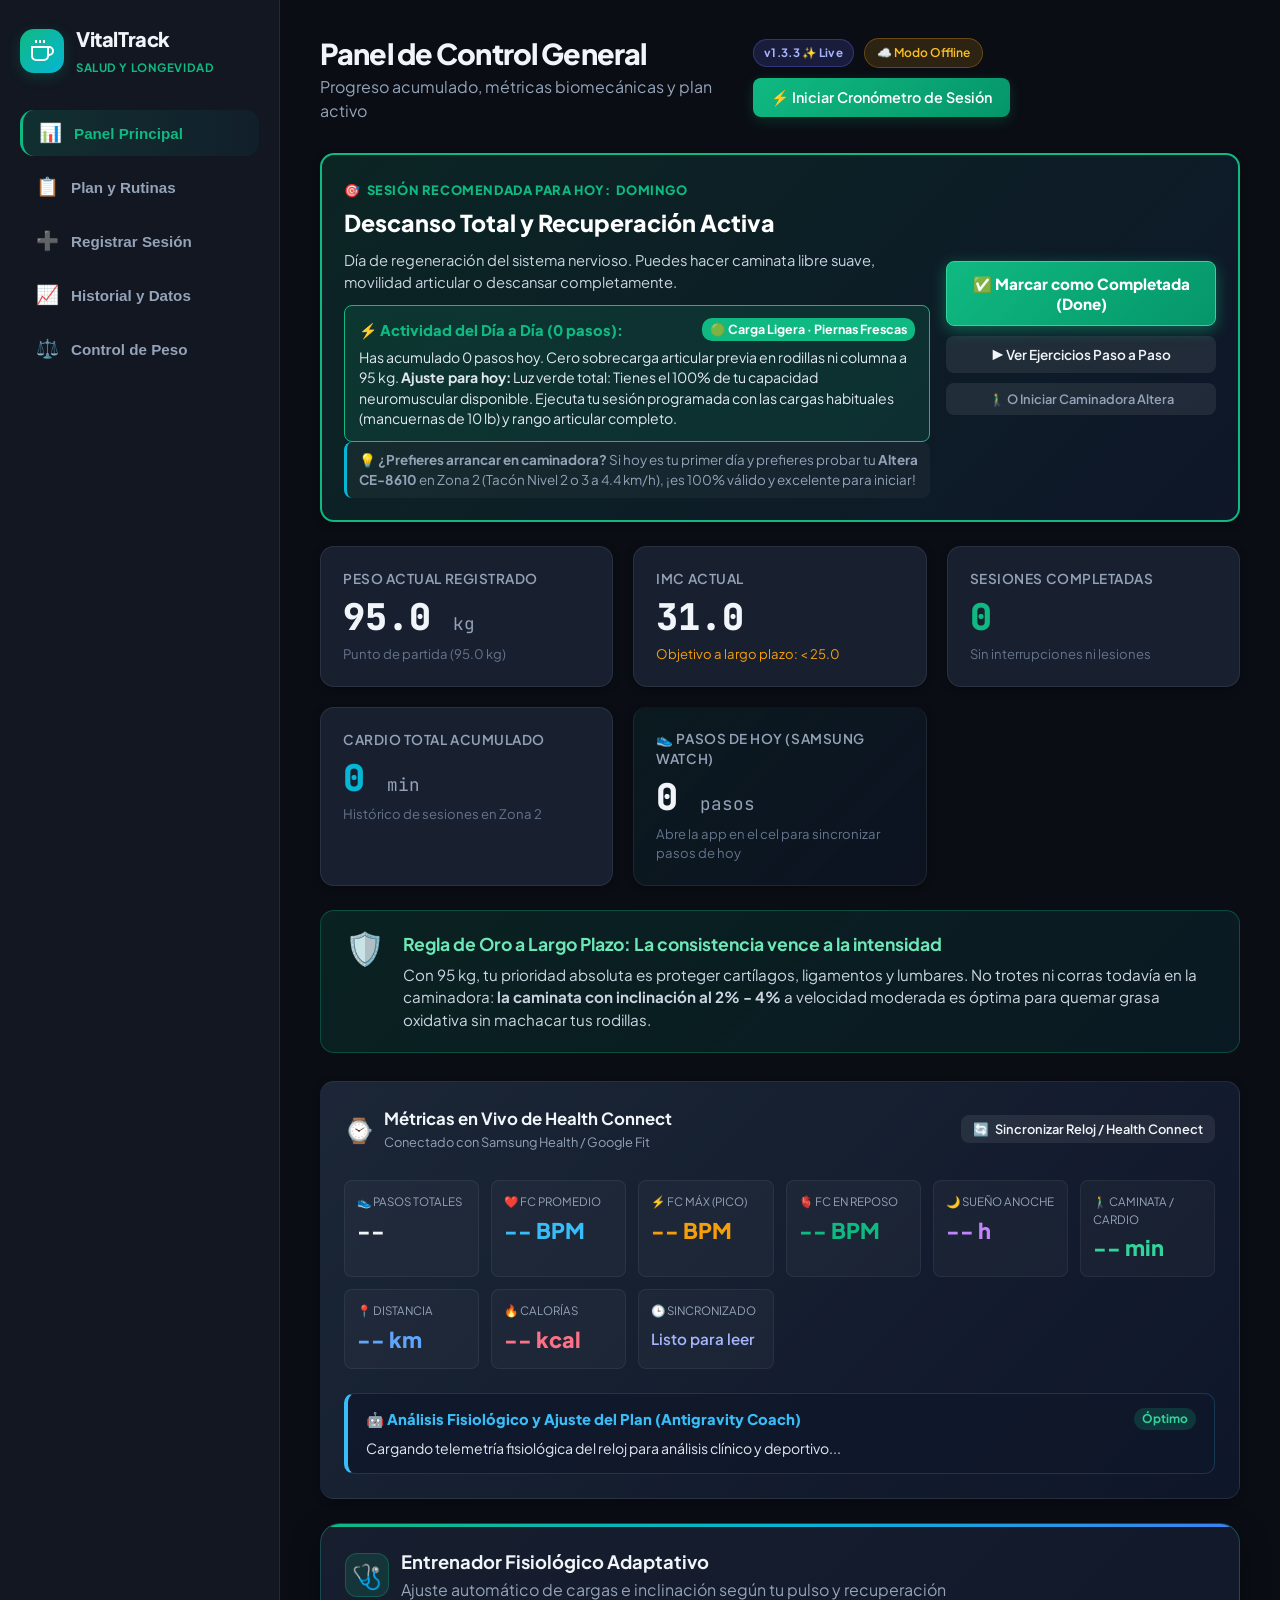
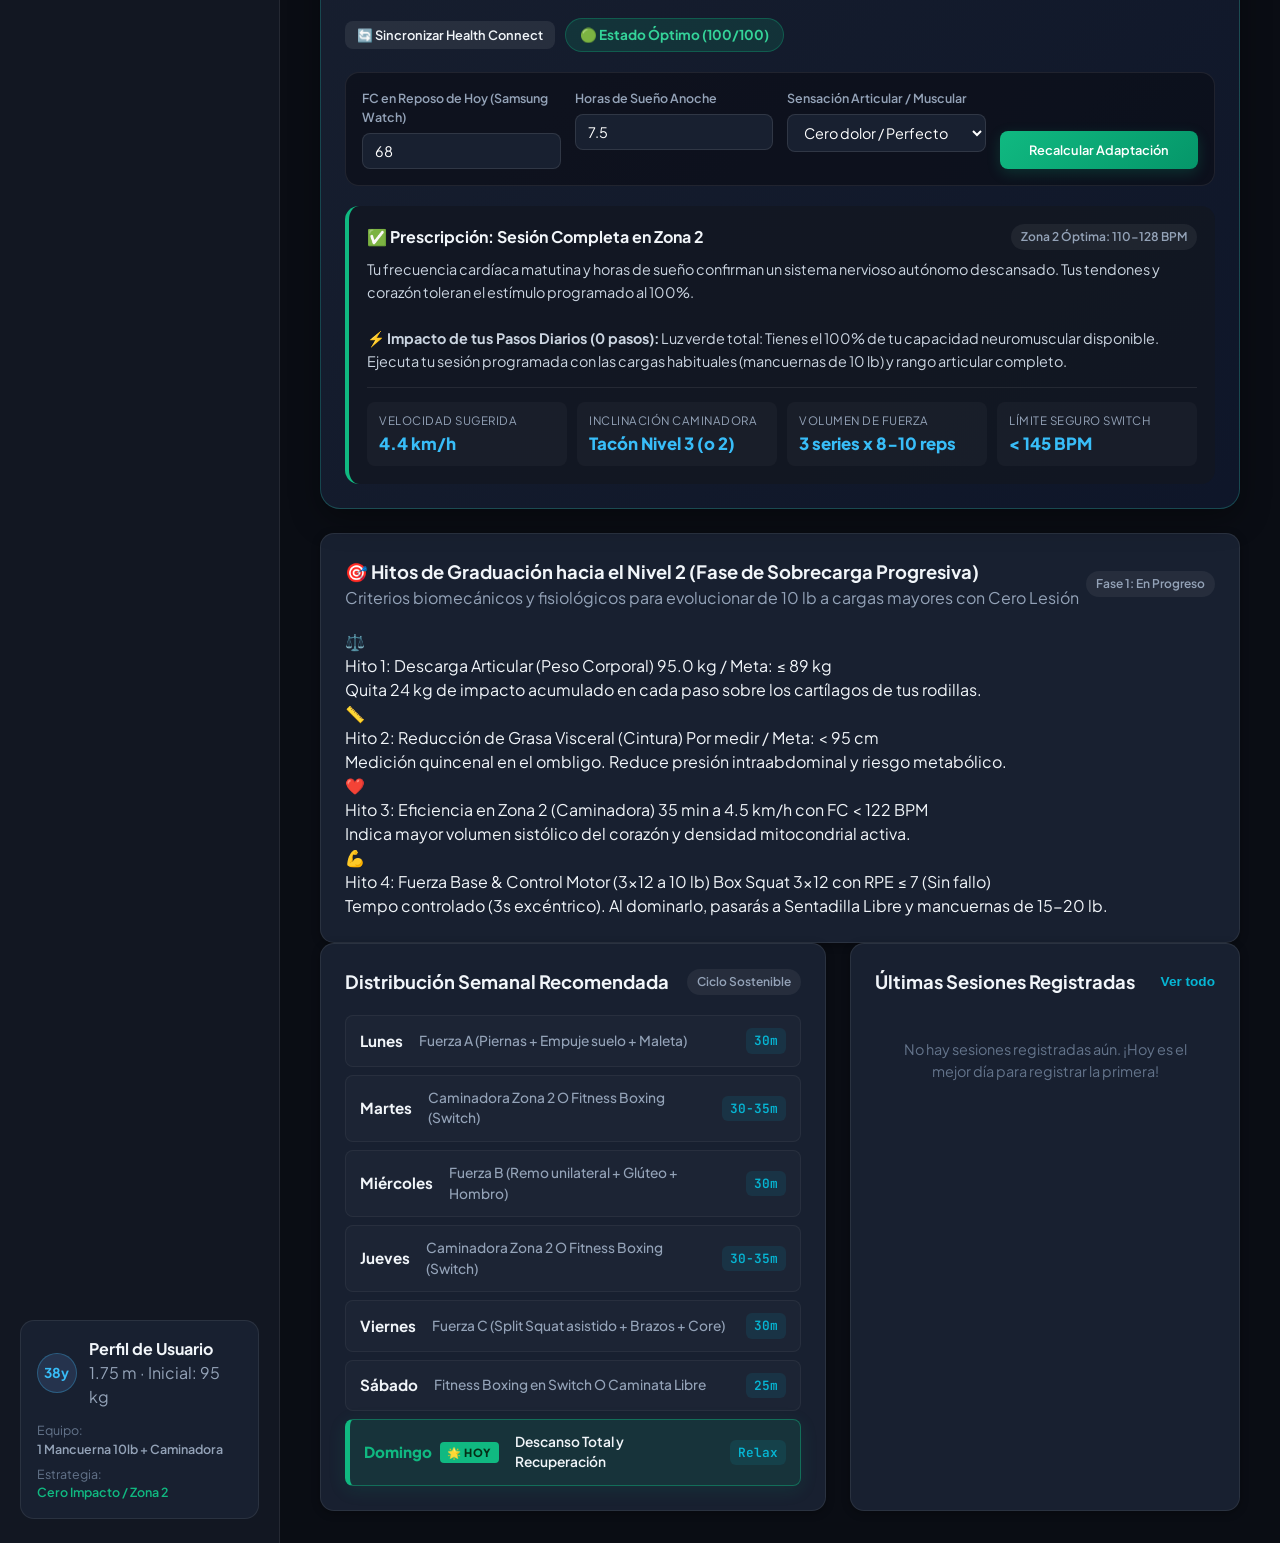
==== commit 41198572: "Update app/src/main/assets/index.html v1.3.0 mobile optimization and image support" ====
--- a/app/src/main/assets/index.html
+++ b/app/src/main/assets/index.html
@@ -310,6 +310,79 @@
           </div>
         </div>
 
+        <!-- PANEL DE HITOS Y GRADUACIÓN AL NIVEL 2 -->
+        <div class="card milestone-roadmap-card" id="milestones-tracker-section">
+          <div class="card-header">
+            <div>
+              <h3>🎯 Hitos de Graduación hacia el Nivel 2 (Fase de Sobrecarga Progresiva)</h3>
+              <p class="text-muted">Criterios biomecánicos y fisiológicos para evolucionar de 10 lb a cargas mayores con Cero Lesión</p>
+            </div>
+            <span class="badge-tag" id="milestone-status-badge">Fase 1: En Progreso</span>
+          </div>
+
+          <div class="milestones-grid">
+            <!-- Hito 1: Peso -->
+            <div class="milestone-item">
+              <div class="milestone-icon">⚖️</div>
+              <div class="milestone-content">
+                <div class="milestone-title-row">
+                  <span class="milestone-name">Hito 1: Descarga Articular (Peso Corporal)</span>
+                  <span class="milestone-val" id="ms-weight-val">95.0 kg / Meta: ≤ 89 kg</span>
+                </div>
+                <div class="milestone-progress-bar">
+                  <div class="milestone-progress-fill" id="ms-weight-fill" style="width: 10%;"></div>
+                </div>
+                <p class="milestone-hint">Quita 24 kg de impacto acumulado en cada paso sobre los cartílagos de tus rodillas.</p>
+              </div>
+            </div>
+
+            <!-- Hito 2: Cintura -->
+            <div class="milestone-item">
+              <div class="milestone-icon">📏</div>
+              <div class="milestone-content">
+                <div class="milestone-title-row">
+                  <span class="milestone-name">Hito 2: Reducción de Grasa Visceral (Cintura)</span>
+                  <span class="milestone-val" id="ms-waist-val">Por medir / Meta: &lt; 95 cm</span>
+                </div>
+                <div class="milestone-progress-bar">
+                  <div class="milestone-progress-fill" id="ms-waist-fill" style="width: 25%;"></div>
+                </div>
+                <p class="milestone-hint">Medición quincenal en el ombligo. Reduce presión intraabdominal y riesgo metabólico.</p>
+              </div>
+            </div>
+
+            <!-- Hito 3: Cardio Zona 2 -->
+            <div class="milestone-item">
+              <div class="milestone-icon">❤️</div>
+              <div class="milestone-content">
+                <div class="milestone-title-row">
+                  <span class="milestone-name">Hito 3: Eficiencia en Zona 2 (Caminadora)</span>
+                  <span class="milestone-val" id="ms-cardio-val">35 min a 4.5 km/h con FC &lt; 122 BPM</span>
+                </div>
+                <div class="milestone-progress-bar">
+                  <div class="milestone-progress-fill" id="ms-cardio-fill" style="width: 50%;"></div>
+                </div>
+                <p class="milestone-hint">Indica mayor volumen sistólico del corazón y densidad mitocondrial activa.</p>
+              </div>
+            </div>
+
+            <!-- Hito 4: Fuerza Base -->
+            <div class="milestone-item">
+              <div class="milestone-icon">💪</div>
+              <div class="milestone-content">
+                <div class="milestone-title-row">
+                  <span class="milestone-name">Hito 4: Fuerza Base & Control Motor (3x12 a 10 lb)</span>
+                  <span class="milestone-val" id="ms-strength-val">Box Squat 3x12 con RPE ≤ 7 (Sin fallo)</span>
+                </div>
+                <div class="milestone-progress-bar">
+                  <div class="milestone-progress-fill" id="ms-strength-fill" style="width: 40%;"></div>
+                </div>
+                <p class="milestone-hint">Tempo controlado (3s excéntrico). Al dominarlo, pasarás a Sentadilla Libre y mancuernas de 15-20 lb.</p>
+              </div>
+            </div>
+          </div>
+        </div>
+
         <!-- Acceso rápido a las fases y agenda de hoy -->
         <div class="dashboard-columns">
           <div class="card col-left">
@@ -591,6 +664,40 @@
           <span class="breadcrumb-separator">/</span>
           <span class="breadcrumb-current">Control de Peso y Medidas</span>
         </div>
+
+        <!-- CALENDARIO DE FRECUENCIA DE MEDICIONES -->
+        <div class="card schedule-metrics-card">
+          <div class="card-header">
+            <div>
+              <h3>📅 Calendario y Frecuencia Óptima de Medición</h3>
+              <p class="text-muted">Protocolo clínico para saber qué medir, cómo medirlo y evitar obsesión o ruido</p>
+            </div>
+            <span class="badge-tag">Guía Oficial</span>
+          </div>
+          <div class="freq-schedule-grid">
+            <div class="freq-schedule-item freq-daily">
+              <span class="freq-badge">⌚ DIARIO (Automático)</span>
+              <h4>Pasos, Sueño y FC en Reposo (RHR)</h4>
+              <p>Tu Samsung Galaxy Watch los lee al despertar. Entran automáticamente vía Health Connect o en el Asistente Adaptativo para regular la intensidad de tu caminadora.</p>
+            </div>
+            <div class="freq-schedule-item freq-weekly">
+              <span class="freq-badge">⚖️ SEMANAL (1 vez x semana)</span>
+              <h4>Peso Corporal en Ayunas</h4>
+              <p>Pésate una sola vez por semana (ej. viernes o domingos al despertar, tras ir al baño y sin ropa). Evita pesarte a diario para no confundir retención de líquidos con grasa.</p>
+            </div>
+            <div class="freq-schedule-item freq-biweekly">
+              <span class="freq-badge">📏 QUINCENAL (Cada 14 días)</span>
+              <h4>Circunferencia de Cintura</h4>
+              <p>Cinta métrica horizontal sobre la piel a la altura exacta del ombligo, sin apretar y sin meter la panza. Es el indicador más fidedigno de pérdida de grasa visceral real.</p>
+            </div>
+            <div class="freq-schedule-item freq-persession">
+              <span class="freq-badge">📝 POR SESIÓN (Al terminar)</span>
+              <h4>Esfuerzo Percibido (RPE) y Dolor Cero</h4>
+              <p>Registra de 1 a 10 qué tan exigente se sintió y verifica la casilla "Cero dolor articular". Si hay molestia en rodilla o lumbar, el sistema reduce la carga.</p>
+            </div>
+          </div>
+        </div>
+
         <div class="metrics-grid">
           <div class="card">
             <div class="card-header">
--- a/app/src/main/assets/styles.css
+++ b/app/src/main/assets/styles.css
@@ -1542,3 +1542,155 @@
   color: #e2e8f0;
   margin-bottom: 6px;
 }
+
+
+/* --- Navegación SPA y Mobile App Bar Avanzada --- */
+.label-full {
+  display: inline;
+}
+
+.label-short {
+  display: none;
+}
+
+.nav-breadcrumb-bar {
+  display: flex;
+  align-items: center;
+  gap: 10px;
+  margin-bottom: 18px;
+  padding: 8px 14px;
+  background: rgba(15, 23, 42, 0.65);
+  border: 1px solid rgba(255, 255, 255, 0.08);
+  border-radius: var(--radius-sm);
+  backdrop-filter: blur(8px);
+}
+
+.btn-breadcrumb-back {
+  background: rgba(56, 189, 248, 0.12);
+  border: 1px solid rgba(56, 189, 248, 0.3);
+  color: #38bdf8;
+  font-size: 0.82rem;
+  font-weight: 700;
+  padding: 6px 12px;
+  border-radius: 6px;
+  cursor: pointer;
+  display: inline-flex;
+  align-items: center;
+  gap: 6px;
+  transition: all 0.2s ease;
+  font-family: inherit;
+}
+
+.btn-breadcrumb-back:hover {
+  background: rgba(56, 189, 248, 0.22);
+  color: #fff;
+  transform: translateX(-2px);
+  border-color: #38bdf8;
+}
+
+.breadcrumb-separator {
+  color: rgba(255, 255, 255, 0.2);
+  font-size: 0.85rem;
+}
+
+.breadcrumb-current {
+  color: #94a3b8;
+  font-size: 0.84rem;
+  font-weight: 600;
+}
+
+@keyframes fadeInPane {
+  from {
+    opacity: 0;
+    transform: translateY(8px);
+  }
+  to {
+    opacity: 1;
+    transform: translateY(0);
+  }
+}
+
+.tab-pane.active {
+  display: block !important;
+  animation: fadeInPane 0.22s ease-out;
+}
+
+/* Optimización de Bottom Nav en Móviles */
+@media (max-width: 768px) {
+  .label-full {
+    display: none;
+  }
+  .label-short {
+    display: block;
+    font-size: 0.66rem;
+    letter-spacing: 0.1px;
+    margin-top: 1px;
+  }
+
+  .nav-menu {
+    height: 64px !important;
+    padding: 4px 6px max(8px, env(safe-area-inset-bottom)) 6px !important;
+    background: rgba(13, 18, 28, 0.98) !important;
+    border-top: 1px solid rgba(255, 255, 255, 0.1) !important;
+  }
+
+  .nav-item {
+    padding: 4px 2px !important;
+    border-radius: 6px !important;
+  }
+
+  .nav-item.nav-item-action {
+    position: relative;
+  }
+
+  .nav-item.nav-item-action .nav-icon-fab {
+    background: linear-gradient(135deg, #10b981, #059669);
+    color: white;
+    width: 38px;
+    height: 38px;
+    border-radius: 50%;
+    display: flex;
+    align-items: center;
+    justify-content: center;
+    margin-top: -14px;
+    box-shadow: 0 4px 14px rgba(16, 185, 129, 0.55);
+    border: 2px solid #0f172a;
+    font-size: 1rem;
+    transition: transform 0.15s ease;
+  }
+
+  .nav-item.nav-item-action:active .nav-icon-fab {
+    transform: scale(0.92);
+  }
+
+  .top-bar {
+    padding: 8px 4px !important;
+    margin-bottom: 12px !important;
+    flex-direction: row !important;
+    justify-content: space-between !important;
+    align-items: center !important;
+    border-bottom: 1px solid rgba(255, 255, 255, 0.06);
+  }
+
+  .top-bar h1 {
+    font-size: 1.15rem !important;
+    margin: 0 !important;
+  }
+
+  .top-bar p {
+    display: none !important;
+  }
+
+  .header-actions {
+    gap: 6px !important;
+  }
+
+  #btn-quick-workout {
+    padding: 6px 10px !important;
+    font-size: 0.78rem !important;
+  }
+
+  #app-version-badge {
+    display: none !important;
+  }
+}
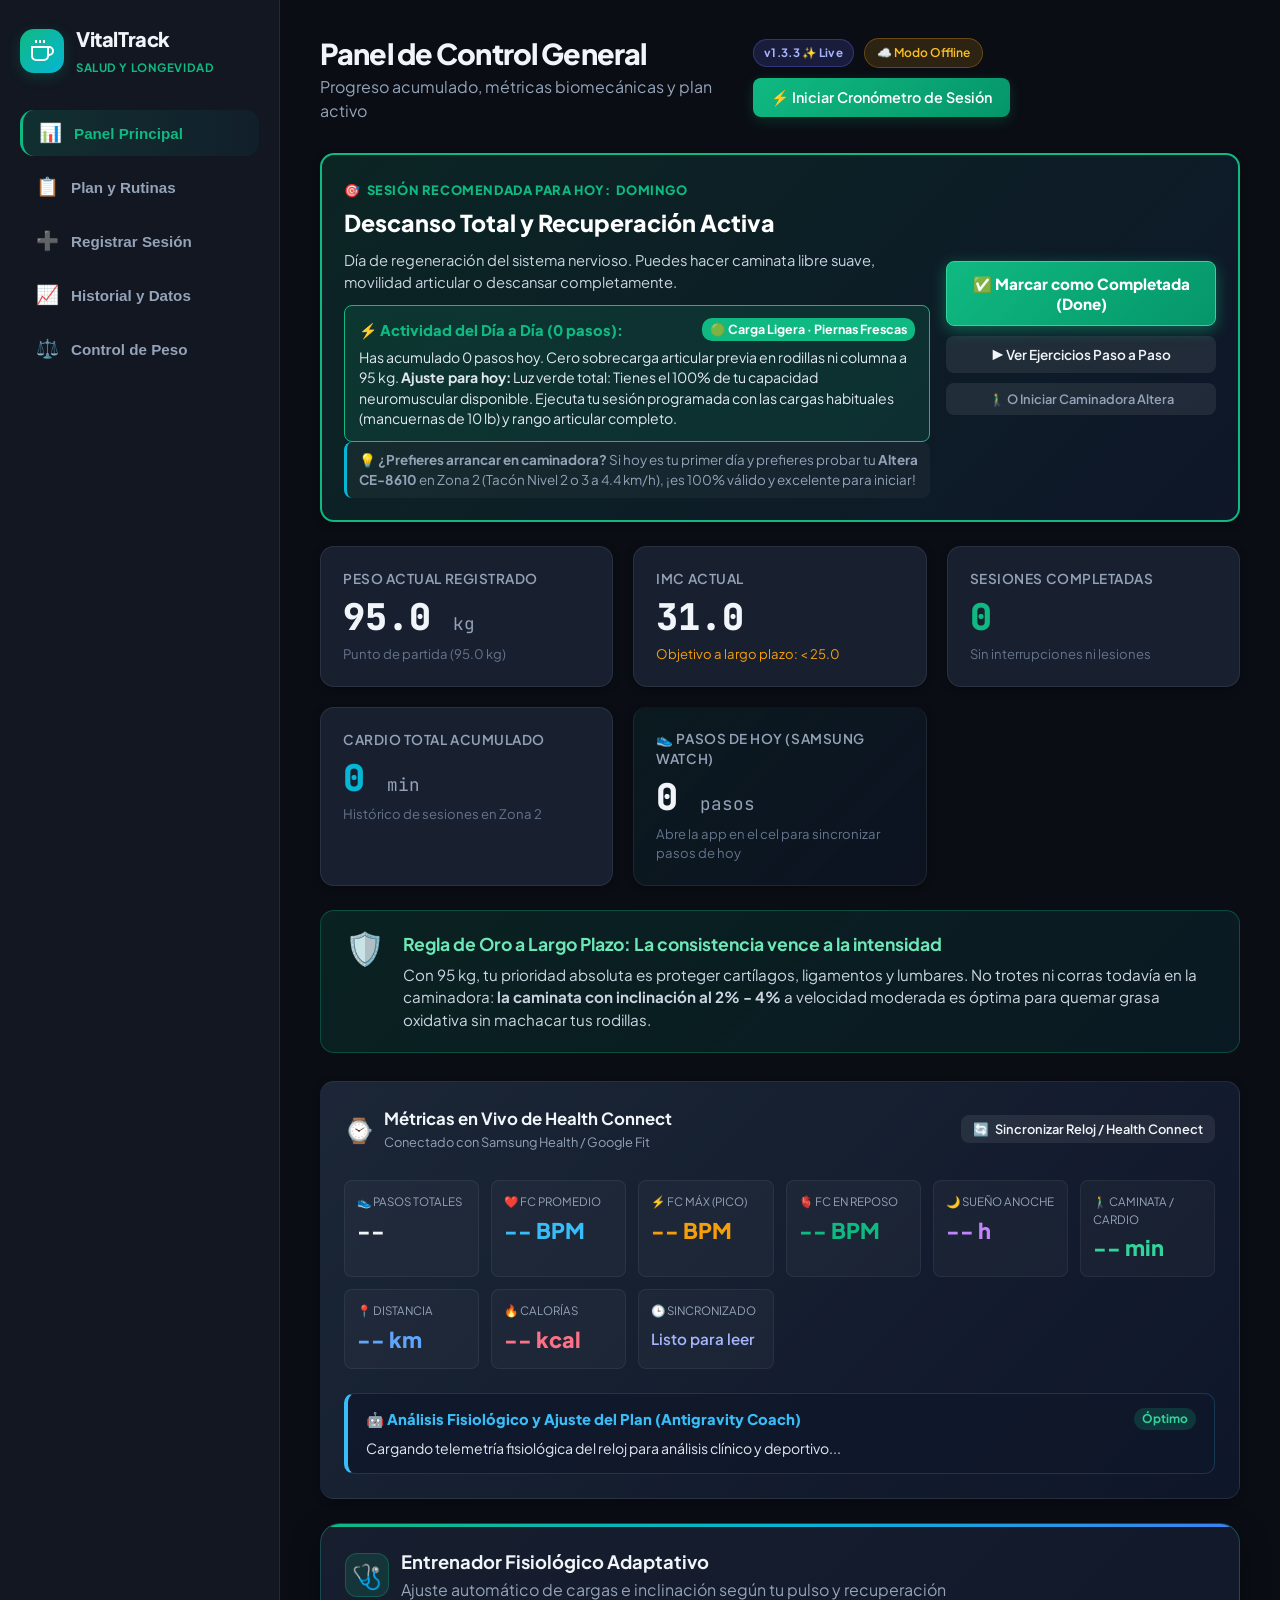
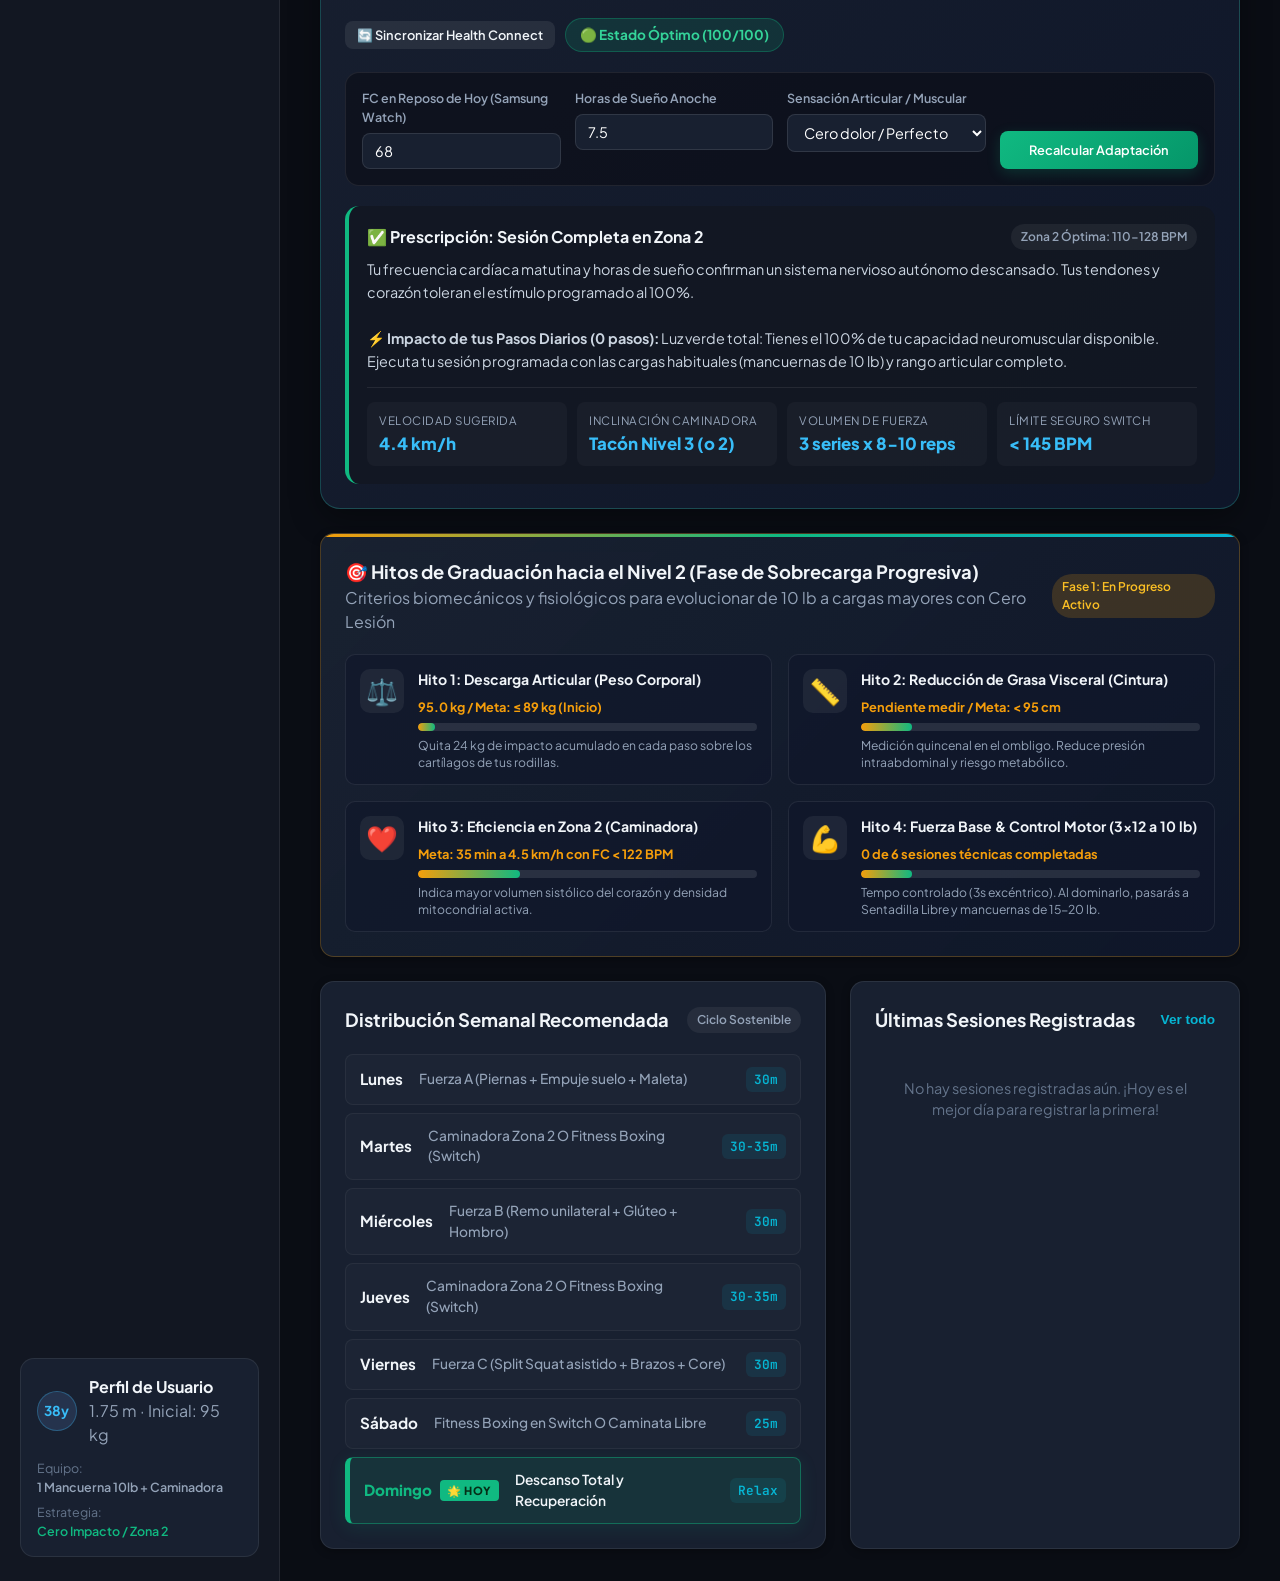
==== commit e8a8d006: "Update app/src/main/assets/index.html v1.3.0 mobile optimization and image support" ====
--- a/app/src/main/assets/index.html
+++ b/app/src/main/assets/index.html
@@ -2,7 +2,7 @@
 <html lang="es">
 <head>
   <meta charset="UTF-8">
-  <meta name="viewport" content="width=device-width, initial-scale=1.0, maximum-scale=1.0, user-scalable=no">
+  <meta name="viewport" content="width=device-width, initial-scale=1.0, maximum-scale=1.0, user-scalable=no, viewport-fit=cover">
   <title>Fitness Tracker & Plan a Largo Plazo</title>
   <meta name="theme-color" content="#0b0f19">
   <meta name="apple-mobile-web-app-capable" content="yes">
--- a/app/src/main/assets/styles.css
+++ b/app/src/main/assets/styles.css
@@ -1694,3 +1694,179 @@
     display: none !important;
   }
 }
+
+/* =========================================================
+   PANEL DE HITOS DE GRADUACIÓN Y CALENDARIO DE MEDICIÓN
+   ========================================================= */
+.milestone-roadmap-card {
+  margin-bottom: 24px;
+  background: linear-gradient(135deg, rgba(30, 41, 59, 0.75) 0%, rgba(15, 23, 42, 0.95) 100%);
+  border: 1px solid rgba(245, 158, 11, 0.25);
+  position: relative;
+  overflow: hidden;
+}
+
+.milestone-roadmap-card::before {
+  content: "";
+  position: absolute;
+  top: 0;
+  left: 0;
+  right: 0;
+  height: 3px;
+  background: linear-gradient(90deg, #f59e0b, #10b981, #06b6d4);
+}
+
+.milestones-grid {
+  display: grid;
+  grid-template-columns: repeat(auto-fit, minmax(280px, 1fr));
+  gap: 16px;
+  margin-top: 14px;
+}
+
+.milestone-item {
+  display: flex;
+  gap: 14px;
+  padding: 14px;
+  background: rgba(15, 23, 42, 0.6);
+  border: 1px solid rgba(255, 255, 255, 0.08);
+  border-radius: 10px;
+  align-items: flex-start;
+  transition: transform 0.2s ease, border-color 0.2s ease;
+}
+
+.milestone-item:hover {
+  transform: translateY(-2px);
+  border-color: rgba(245, 158, 11, 0.4);
+}
+
+.milestone-icon {
+  font-size: 1.6rem;
+  background: rgba(255, 255, 255, 0.06);
+  width: 44px;
+  height: 44px;
+  border-radius: 10px;
+  display: flex;
+  align-items: center;
+  justify-content: center;
+  flex-shrink: 0;
+}
+
+.milestone-content {
+  flex: 1;
+  min-width: 0;
+}
+
+.milestone-title-row {
+  display: flex;
+  justify-content: space-between;
+  align-items: center;
+  gap: 8px;
+  margin-bottom: 6px;
+  flex-wrap: wrap;
+}
+
+.milestone-name {
+  font-size: 0.88rem;
+  font-weight: 700;
+  color: #f1f5f9;
+}
+
+.milestone-val {
+  font-size: 0.8rem;
+  font-weight: 700;
+  color: #f59e0b;
+}
+
+.milestone-progress-bar {
+  width: 100%;
+  height: 8px;
+  background: rgba(255, 255, 255, 0.1);
+  border-radius: 4px;
+  overflow: hidden;
+  margin: 6px 0;
+}
+
+.milestone-progress-fill {
+  height: 100%;
+  background: linear-gradient(90deg, #f59e0b, #10b981);
+  border-radius: 4px;
+  transition: width 0.6s cubic-bezier(0.4, 0, 0.2, 1);
+}
+
+.milestone-hint {
+  font-size: 0.76rem;
+  color: #94a3b8;
+  margin: 0;
+  line-height: 1.35;
+}
+
+/* Calendario de Frecuencia de Mediciones */
+.schedule-metrics-card {
+  margin-bottom: 24px;
+  border: 1px solid rgba(56, 189, 248, 0.25);
+  background: linear-gradient(135deg, rgba(30, 41, 59, 0.75) 0%, rgba(15, 23, 42, 0.95) 100%);
+}
+
+.freq-schedule-grid {
+  display: grid;
+  grid-template-columns: repeat(auto-fit, minmax(220px, 1fr));
+  gap: 14px;
+  margin-top: 14px;
+}
+
+.freq-schedule-item {
+  padding: 14px;
+  border-radius: 10px;
+  background: rgba(15, 23, 42, 0.65);
+  border: 1px solid rgba(255, 255, 255, 0.08);
+  display: flex;
+  flex-direction: column;
+  gap: 6px;
+}
+
+.freq-badge {
+  display: inline-block;
+  align-self: flex-start;
+  font-size: 0.72rem;
+  font-weight: 800;
+  padding: 3px 8px;
+  border-radius: 6px;
+  letter-spacing: 0.02em;
+}
+
+.freq-daily .freq-badge {
+  background: rgba(56, 189, 248, 0.15);
+  color: #38bdf8;
+  border: 1px solid rgba(56, 189, 248, 0.3);
+}
+
+.freq-weekly .freq-badge {
+  background: rgba(16, 185, 129, 0.15);
+  color: #34d399;
+  border: 1px solid rgba(16, 185, 129, 0.3);
+}
+
+.freq-biweekly .freq-badge {
+  background: rgba(245, 158, 11, 0.15);
+  color: #fbbf24;
+  border: 1px solid rgba(245, 158, 11, 0.3);
+}
+
+.freq-persession .freq-badge {
+  background: rgba(168, 85, 247, 0.15);
+  color: #c084fc;
+  border: 1px solid rgba(168, 85, 247, 0.3);
+}
+
+.freq-schedule-item h4 {
+  font-size: 0.9rem;
+  margin: 4px 0 2px 0;
+  color: #f1f5f9;
+}
+
+.freq-schedule-item p {
+  font-size: 0.78rem;
+  color: #94a3b8;
+  line-height: 1.4;
+  margin: 0;
+}
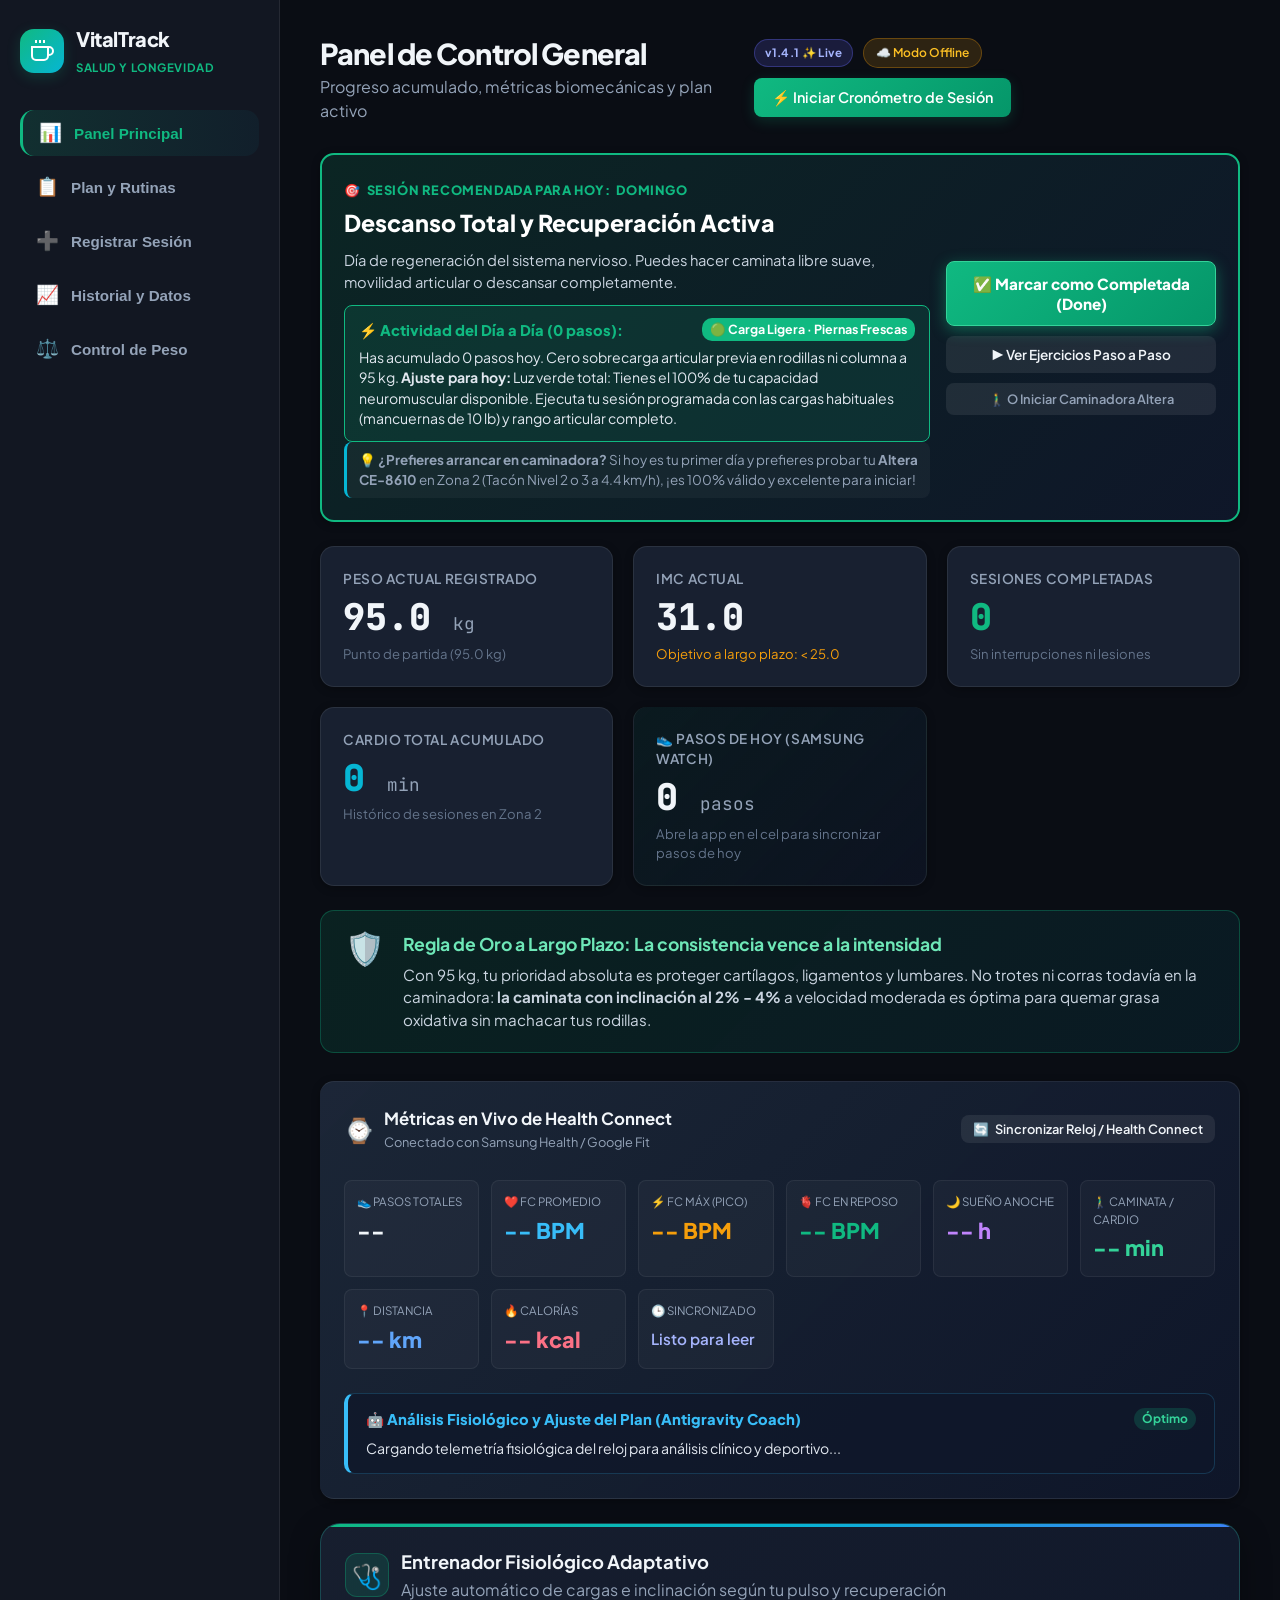
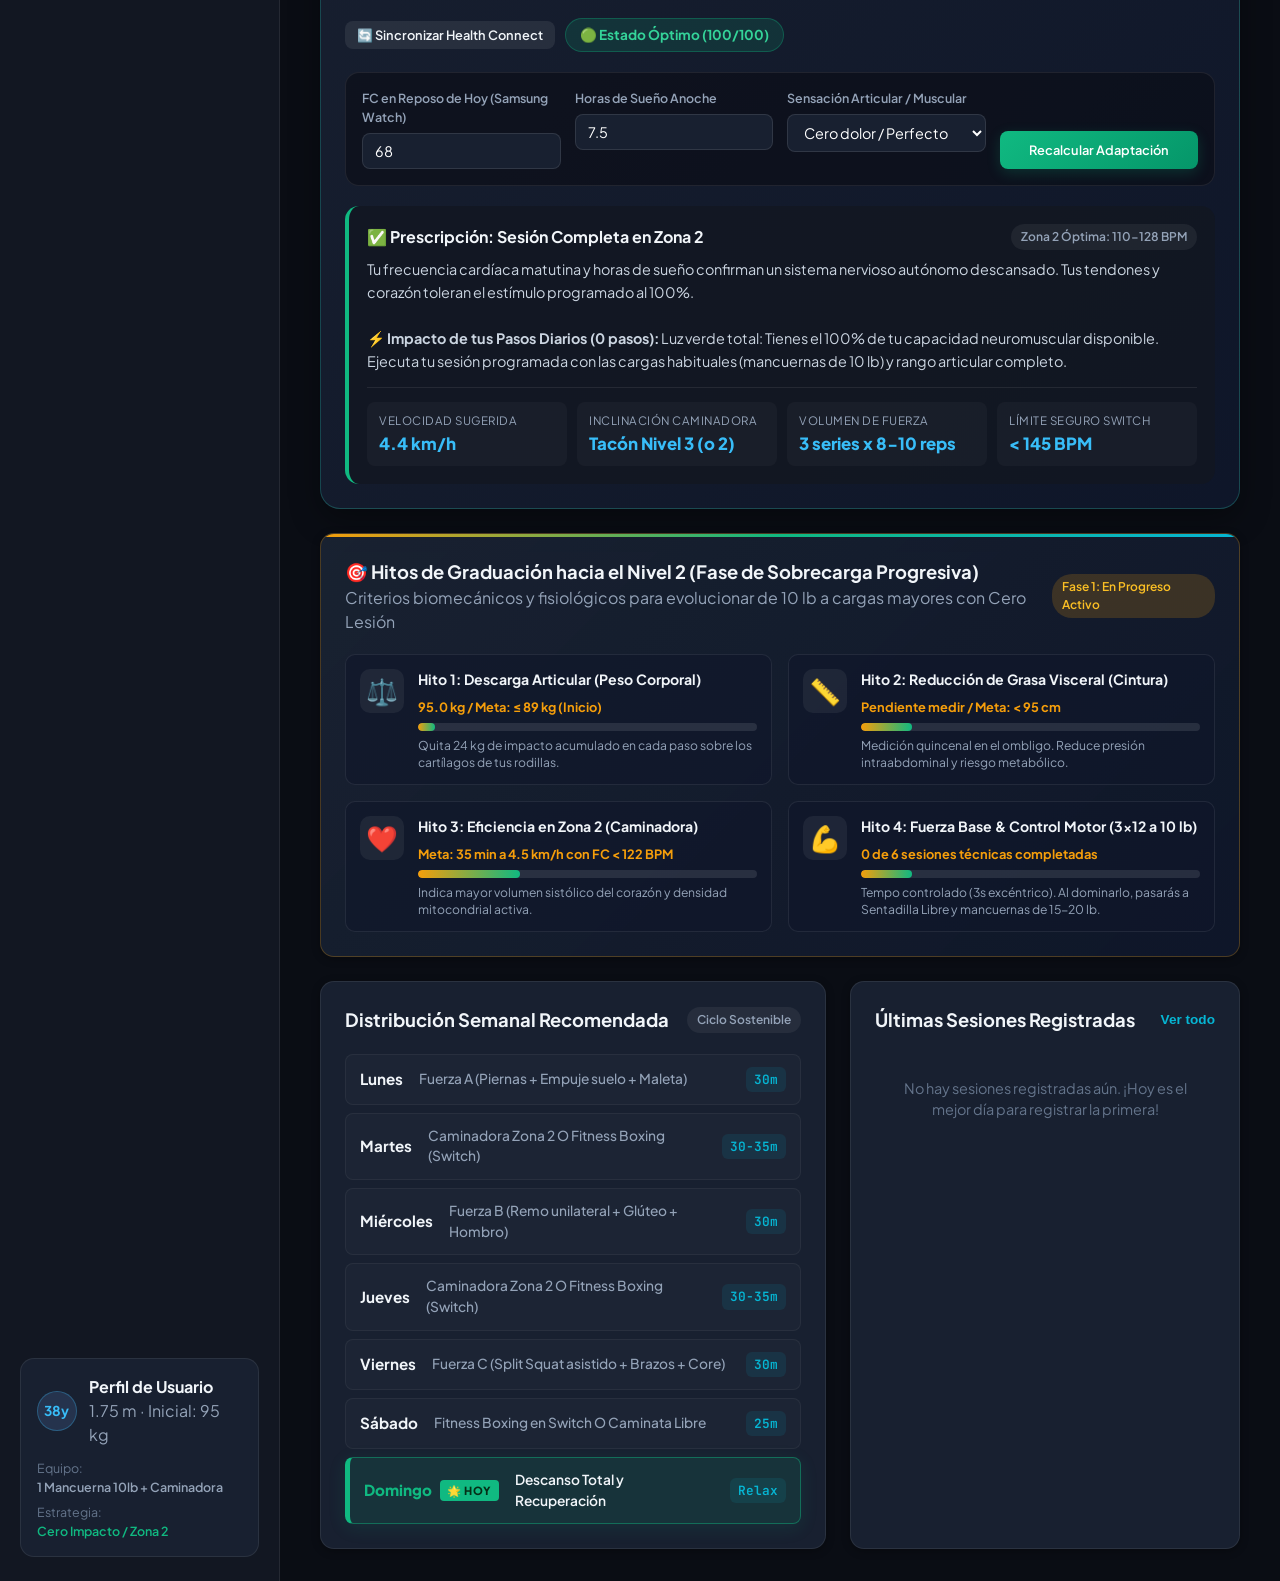
==== commit 3144dec0: "v1.4.1: Registro individual modular de métricas y parámetros - index.html" ====
--- a/app/src/main/assets/index.html
+++ b/app/src/main/assets/index.html
@@ -88,7 +88,7 @@
           <p class="text-muted" id="page-subtitle">Progreso acumulado, métricas biomecánicas y plan activo</p>
         </div>
         <div class="header-actions" style="display: flex; align-items: center; gap: 10px; flex-wrap: wrap;">
-          <span id="app-version-badge" style="font-size: 0.72rem; color: #a5b4fc; background: rgba(99, 102, 241, 0.18); border: 1px solid rgba(99, 102, 241, 0.35); padding: 4px 10px; border-radius: 20px; font-weight: 700; letter-spacing: 0.3px;">v1.3.3 ✨ Live</span>
+          <span id="app-version-badge" style="font-size: 0.72rem; color: #a5b4fc; background: rgba(99, 102, 241, 0.18); border: 1px solid rgba(99, 102, 241, 0.35); padding: 4px 10px; border-radius: 20px; font-weight: 700; letter-spacing: 0.3px;">v1.4.1 ✨ Live</span>
           <span id="sync-cloud-status" class="readiness-pill readiness-green" style="font-size: 0.75rem; padding: 5px 12px; font-weight: 600;">
             ☁️ Nube Activa
           </span>
@@ -699,48 +699,218 @@
         </div>
 
         <div class="metrics-grid">
-          <div class="card">
-            <div class="card-header">
-              <h3>Registro Periódico de Peso y Medidas</h3>
-              <span class="text-muted">Recomendación: Pésate 1 vez a la semana en ayunas</span>
-            </div>
-
-            <form id="metrics-form">
-              <div class="form-grid">
-                <div class="form-group">
-                  <label for="metric-date">Fecha de Medición</label>
-                  <input type="date" id="metric-date" required>
-                </div>
-                <div class="form-group">
-                  <label for="metric-weight">Peso Corporal (kg)</label>
-                  <input type="number" step="0.1" id="metric-weight" placeholder="Ej. 94.5" required>
-                </div>
-                <div class="form-group">
-                  <label for="metric-waist">Cintura a nivel del ombligo (cm)</label>
-                  <input type="number" step="0.5" id="metric-waist" placeholder="Ej. 102">
-                </div>
-                <div class="form-group">
-                  <label for="metric-energy">Nivel de Energía General</label>
-                  <select id="metric-energy">
-                    <option value="Excelente">Excelente (vital, descansado)</option>
-                    <option value="Bueno" selected>Bueno (normal y activo)</option>
-                    <option value="Regular">Regular (algo de fatiga acumulada)</option>
-                    <option value="Bajo">Bajo (requiere más descanso/sueño)</option>
-                  </select>
-                </div>
-                <div class="form-group">
-                  <label for="metric-rhr">FC en Reposo al Despertar (BPM)</label>
-                  <input type="number" id="metric-rhr" placeholder="Ej. 68 (Samsung Health)">
-                </div>
-                <div class="form-group">
-                  <label for="metric-sleep">Horas de Sueño Anoche</label>
-                  <input type="number" step="0.5" id="metric-sleep" placeholder="Ej. 7.5">
-                </div>
-              </div>
-              <div class="form-actions">
-                <button type="submit" class="btn btn-primary">Registrar Medición</button>
-              </div>
-            </form>
+          <!-- HUB DE REGISTRO INDIVIDUAL DE PARÁMETROS -->
+          <div class="card individual-metrics-hub-card">
+            <div class="card-header" style="flex-direction: column; align-items: flex-start; gap: 6px;">
+              <div style="display: flex; justify-content: space-between; align-items: center; width: 100%; flex-wrap: wrap; gap: 8px;">
+                <h3 style="margin: 0; font-size: 1.22rem; color: #f8fafc; display: flex; align-items: center; gap: 8px;">
+                  <span>🎯</span> Registro Individual de Parámetros y Métricas
+                </h3>
+                <span class="badge-tag" style="background: rgba(16, 185, 129, 0.2); color: #34d399; border: 1px solid rgba(16, 185, 129, 0.4); padding: 4px 10px; border-radius: 20px; font-weight: 700;">Medición Modular</span>
+              </div>
+              <p class="text-muted" style="margin: 0; font-size: 0.88rem; line-height: 1.4;">
+                Registra cada parámetro por separado a su propio ritmo sin verte obligado a llenar todo a la vez. Cada medición se guarda de forma independiente.
+              </p>
+            </div>
+
+            <!-- Selector rápido de vista de métrica -->
+            <div class="metric-quick-selector-bar">
+              <button type="button" class="metric-filter-pill active" onclick="filterMetricCards('all')" id="pill-metric-all">🌟 Todas las Métricas</button>
+              <button type="button" class="metric-filter-pill" onclick="filterMetricCards('weight')" id="pill-metric-weight">⚖️ Peso (Semanal)</button>
+              <button type="button" class="metric-filter-pill" onclick="filterMetricCards('waist')" id="pill-metric-waist">📏 Cintura (Quincenal)</button>
+              <button type="button" class="metric-filter-pill" onclick="filterMetricCards('rhr')" id="pill-metric-rhr">💓 FC Reposo (Diario)</button>
+              <button type="button" class="metric-filter-pill" onclick="filterMetricCards('sleep')" id="pill-metric-sleep">😴 Sueño (Diario)</button>
+              <button type="button" class="metric-filter-pill" onclick="filterMetricCards('energy')" id="pill-metric-energy">⚡ Energía (Diario)</button>
+            </div>
+
+            <!-- Contenedor de Tarjetas Individuales -->
+            <div class="individual-metric-cards-grid" id="individual-metric-cards-container">
+              
+              <!-- 1. Tarjeta Individual de Peso -->
+              <div class="single-metric-card card-metric-weight" data-metric-type="weight">
+                <div class="single-metric-header">
+                  <div class="single-metric-title-group">
+                    <span class="single-metric-icon">⚖️</span>
+                    <div>
+                      <h4>Peso Corporal</h4>
+                      <span class="single-metric-freq">Semanal · En ayunas al despertar</span>
+                    </div>
+                  </div>
+                  <div class="single-metric-last-badge" id="badge-last-weight">Último: 95.0 kg</div>
+                </div>
+                <div class="single-metric-body">
+                  <div class="single-metric-input-row">
+                    <div class="input-with-unit">
+                      <input type="number" step="0.1" id="indiv-weight-val" placeholder="Ej. 94.2" class="metric-single-input">
+                      <span class="input-unit-label">kg</span>
+                    </div>
+                    <input type="date" id="indiv-weight-date" class="metric-date-input">
+                  </div>
+                  <div class="single-metric-hint" id="hint-weight-imc">Meta: ≤ 89.0 kg · Altura: 1.75 m</div>
+                  <button type="button" class="btn btn-primary btn-sm btn-save-indiv" onclick="saveIndividualMetric('weight')">
+                    <span>💾 Guardar Peso</span>
+                  </button>
+                </div>
+              </div>
+
+              <!-- 2. Tarjeta Individual de Cintura -->
+              <div class="single-metric-card card-metric-waist" data-metric-type="waist">
+                <div class="single-metric-header">
+                  <div class="single-metric-title-group">
+                    <span class="single-metric-icon">📏</span>
+                    <div>
+                      <h4>Circunferencia de Cintura</h4>
+                      <span class="single-metric-freq">Quincenal · Ombligo relajado</span>
+                    </div>
+                  </div>
+                  <div class="single-metric-last-badge" id="badge-last-waist">Último: Pendiente</div>
+                </div>
+                <div class="single-metric-body">
+                  <div class="single-metric-input-row">
+                    <div class="input-with-unit">
+                      <input type="number" step="0.5" id="indiv-waist-val" placeholder="Ej. 101.5" class="metric-single-input">
+                      <span class="input-unit-label">cm</span>
+                    </div>
+                    <input type="date" id="indiv-waist-date" class="metric-date-input">
+                  </div>
+                  <div class="single-metric-hint">Meta clínica: &lt; 95 cm (Grasa visceral segura)</div>
+                  <button type="button" class="btn btn-primary btn-sm btn-save-indiv" onclick="saveIndividualMetric('waist')">
+                    <span>💾 Guardar Cintura</span>
+                  </button>
+                </div>
+              </div>
+
+              <!-- 3. Tarjeta Individual de FC Reposo -->
+              <div class="single-metric-card card-metric-rhr" data-metric-type="rhr">
+                <div class="single-metric-header">
+                  <div class="single-metric-title-group">
+                    <span class="single-metric-icon">💓</span>
+                    <div>
+                      <h4>FC en Reposo (RHR)</h4>
+                      <span class="single-metric-freq">Diario · Galaxy Watch al despertar</span>
+                    </div>
+                  </div>
+                  <div class="single-metric-last-badge" id="badge-last-rhr">Último: 68 BPM</div>
+                </div>
+                <div class="single-metric-body">
+                  <div class="single-metric-input-row">
+                    <div class="input-with-unit">
+                      <input type="number" step="1" id="indiv-rhr-val" placeholder="Ej. 66" class="metric-single-input">
+                      <span class="input-unit-label">BPM</span>
+                    </div>
+                    <input type="date" id="indiv-rhr-date" class="metric-date-input">
+                  </div>
+                  <div class="single-metric-hint">Zona óptima de recuperación: 58 a 72 BPM</div>
+                  <button type="button" class="btn btn-primary btn-sm btn-save-indiv" onclick="saveIndividualMetric('rhr')">
+                    <span>💾 Guardar FC Reposo</span>
+                  </button>
+                </div>
+              </div>
+
+              <!-- 4. Tarjeta Individual de Horas de Sueño -->
+              <div class="single-metric-card card-metric-sleep" data-metric-type="sleep">
+                <div class="single-metric-header">
+                  <div class="single-metric-title-group">
+                    <span class="single-metric-icon">😴</span>
+                    <div>
+                      <h4>Horas de Sueño</h4>
+                      <span class="single-metric-freq">Diario · Noche previa</span>
+                    </div>
+                  </div>
+                  <div class="single-metric-last-badge" id="badge-last-sleep">Último: 7.5 h</div>
+                </div>
+                <div class="single-metric-body">
+                  <div class="single-metric-input-row">
+                    <div class="input-with-unit">
+                      <input type="number" step="0.5" id="indiv-sleep-val" placeholder="Ej. 7.5" class="metric-single-input">
+                      <span class="input-unit-label">horas</span>
+                    </div>
+                    <input type="date" id="indiv-sleep-date" class="metric-date-input">
+                  </div>
+                  <div class="single-metric-hint">Meta regenerativa: 7.0 a 8.5 horas continuas</div>
+                  <button type="button" class="btn btn-primary btn-sm btn-save-indiv" onclick="saveIndividualMetric('sleep')">
+                    <span>💾 Guardar Horas de Sueño</span>
+                  </button>
+                </div>
+              </div>
+
+              <!-- 5. Tarjeta Individual de Nivel de Energía -->
+              <div class="single-metric-card card-metric-energy" data-metric-type="energy">
+                <div class="single-metric-header">
+                  <div class="single-metric-title-group">
+                    <span class="single-metric-icon">⚡</span>
+                    <div>
+                      <h4>Sensación de Energía</h4>
+                      <span class="single-metric-freq">Diario · Disposición física</span>
+                    </div>
+                  </div>
+                  <div class="single-metric-last-badge" id="badge-last-energy">Último: Bueno</div>
+                </div>
+                <div class="single-metric-body">
+                  <div class="single-metric-input-row">
+                    <select id="indiv-energy-val" class="metric-single-select">
+                      <option value="Excelente">⚡ Excelente (vital y recuperado)</option>
+                      <option value="Bueno" selected>👍 Bueno (activo y normal)</option>
+                      <option value="Regular">😐 Regular (fatiga leve)</option>
+                      <option value="Bajo">🔋 Bajo (requiere descanso)</option>
+                    </select>
+                    <input type="date" id="indiv-energy-date" class="metric-date-input">
+                  </div>
+                  <div class="single-metric-hint">Ajusta automáticamente el Asistente Adaptativo</div>
+                  <button type="button" class="btn btn-primary btn-sm btn-save-indiv" onclick="saveIndividualMetric('energy')">
+                    <span>💾 Guardar Energía</span>
+                  </button>
+                </div>
+              </div>
+            </div>
+
+            <!-- Notificación Toast de Éxito al Registrar -->
+            <div id="indiv-metric-toast" class="indiv-metric-toast" style="display: none;"></div>
+
+            <!-- Acordeón colapsable para formulario completo combinado -->
+            <details class="full-metric-accordion">
+              <summary class="full-metric-summary">
+                <span>📋 ¿Prefieres capturar todo junto en un solo formulario? (Haz clic aquí)</span>
+              </summary>
+              <div class="full-metric-body">
+                <form id="metrics-form">
+                  <div class="form-grid">
+                    <div class="form-group">
+                      <label for="metric-date">Fecha de Medición</label>
+                      <input type="date" id="metric-date">
+                    </div>
+                    <div class="form-group">
+                      <label for="metric-weight">Peso Corporal (kg)</label>
+                      <input type="number" step="0.1" id="metric-weight" placeholder="Ej. 94.5">
+                    </div>
+                    <div class="form-group">
+                      <label for="metric-waist">Cintura a nivel del ombligo (cm)</label>
+                      <input type="number" step="0.5" id="metric-waist" placeholder="Ej. 102">
+                    </div>
+                    <div class="form-group">
+                      <label for="metric-energy">Nivel de Energía General</label>
+                      <select id="metric-energy">
+                        <option value="Excelente">Excelente (vital, descansado)</option>
+                        <option value="Bueno" selected>Bueno (normal y activo)</option>
+                        <option value="Regular">Regular (algo de fatiga acumulada)</option>
+                        <option value="Bajo">Bajo (requiere más descanso/sueño)</option>
+                      </select>
+                    </div>
+                    <div class="form-group">
+                      <label for="metric-rhr">FC en Reposo al Despertar (BPM)</label>
+                      <input type="number" id="metric-rhr" placeholder="Ej. 68">
+                    </div>
+                    <div class="form-group">
+                      <label for="metric-sleep">Horas de Sueño Anoche</label>
+                      <input type="number" step="0.5" id="metric-sleep" placeholder="Ej. 7.5">
+                    </div>
+                  </div>
+                  <div class="form-actions" style="margin-top: 14px;">
+                    <button type="submit" class="btn btn-secondary btn-sm">Guardar Fila Combinada</button>
+                  </div>
+                </form>
+              </div>
+            </details>
           </div>
 
           <div class="card">
--- a/app/src/main/assets/styles.css
+++ b/app/src/main/assets/styles.css
@@ -824,7 +824,7 @@
   }
 }
 
-@media (max-width: 768px) {
+@media (max-width: 992px), (max-height: 580px) {
   .app-layout {
     flex-direction: column;
     min-height: 100vh;
@@ -832,11 +832,7 @@
 
   /* Barra de Navegación Inferior Flotante (Estilo App Nativa) */
   .sidebar {
-    width: 100%;
-    padding: 10px 14px 6px 14px;
-    background: #0f172a;
-    border-right: none;
-    border-bottom: 1px solid rgba(255, 255, 255, 0.08);
+    display: none !important; /* Ocultar sidebar vertical en móviles tanto vertical como horizontal */
   }
 
   .sidebar .brand {
@@ -1475,7 +1471,7 @@
   margin-bottom: 12px;
 }
 
-@media (max-width: 768px) {
+@media (max-width: 992px), (max-height: 580px) {
   .guide-grid-2col {
     grid-template-columns: 1fr;
   }
@@ -1616,7 +1612,7 @@
 }
 
 /* Optimización de Bottom Nav en Móviles */
-@media (max-width: 768px) {
+@media (max-width: 992px), (max-height: 580px) {
   .label-full {
     display: none;
   }
@@ -1870,3 +1866,118 @@
   line-height: 1.4;
   margin: 0;
 }
+
+/* =========================================================
+   OPTIMIZACIONES ESPECÍFICAS PARA MÓVIL EN MODO HORIZONTAL (LANDSCAPE)
+   ========================================================= */
+@media (orientation: landscape) and (max-height: 580px) {
+  .app-layout {
+    flex-direction: column !important;
+  }
+  
+  .sidebar {
+    display: none !important;
+  }
+  
+  .main-content {
+    padding: 8px 14px 54px 14px !important;
+    width: 100% !important;
+    max-width: 100vw !important;
+  }
+  
+  .top-bar {
+    padding: 4px 6px !important;
+    margin-bottom: 8px !important;
+  }
+  
+  .top-bar h1 {
+    font-size: 1.05rem !important;
+  }
+  
+  .nav-menu {
+    height: 48px !important;
+    padding: 2px 8px !important;
+  }
+  
+  .nav-item {
+    padding: 2px 2px !important;
+  }
+  
+  .nav-icon {
+    font-size: 0.95rem !important;
+  }
+  
+  .label-short {
+    font-size: 0.58rem !important;
+  }
+  
+  .nav-item.nav-item-action .nav-icon-fab {
+    width: 32px !important;
+    height: 32px !important;
+    margin-top: -6px !important;
+    font-size: 0.85rem !important;
+  }
+  
+  .dashboard-columns {
+    grid-template-columns: 1fr 1fr !important;
+    gap: 12px !important;
+  }
+  
+  .stats-grid {
+    grid-template-columns: repeat(4, 1fr) !important;
+    gap: 8px !important;
+  }
+  
+  .stat-card {
+    padding: 8px 10px !important;
+  }
+  
+  .stat-value {
+    font-size: 1.25rem !important;
+  }
+  
+  .coach-card {
+    padding: 12px !important;
+    margin-bottom: 12px !important;
+  }
+  
+  .adaptive-params-grid {
+    grid-template-columns: repeat(4, 1fr) !important;
+    gap: 6px !important;
+  }
+  
+  .param-item {
+    padding: 6px 8px !important;
+  }
+  
+  .param-value {
+    font-size: 0.92rem !important;
+  }
+  
+  .routines-nav {
+    display: flex !important;
+    flex-wrap: nowrap !important;
+    overflow-x: auto !important;
+    -webkit-overflow-scrolling: touch !important;
+    gap: 6px !important;
+    margin-bottom: 10px !important;
+  }
+  
+  .sub-tab-btn {
+    flex-shrink: 0 !important;
+    padding: 6px 10px !important;
+    font-size: 0.78rem !important;
+    white-space: nowrap !important;
+  }
+  
+  .milestones-grid {
+    grid-template-columns: repeat(2, 1fr) !important;
+    gap: 10px !important;
+  }
+  
+  .video-modal-dialog {
+    max-width: 95vw !important;
+    max-height: 94vh !important;
+  }
+}
+
